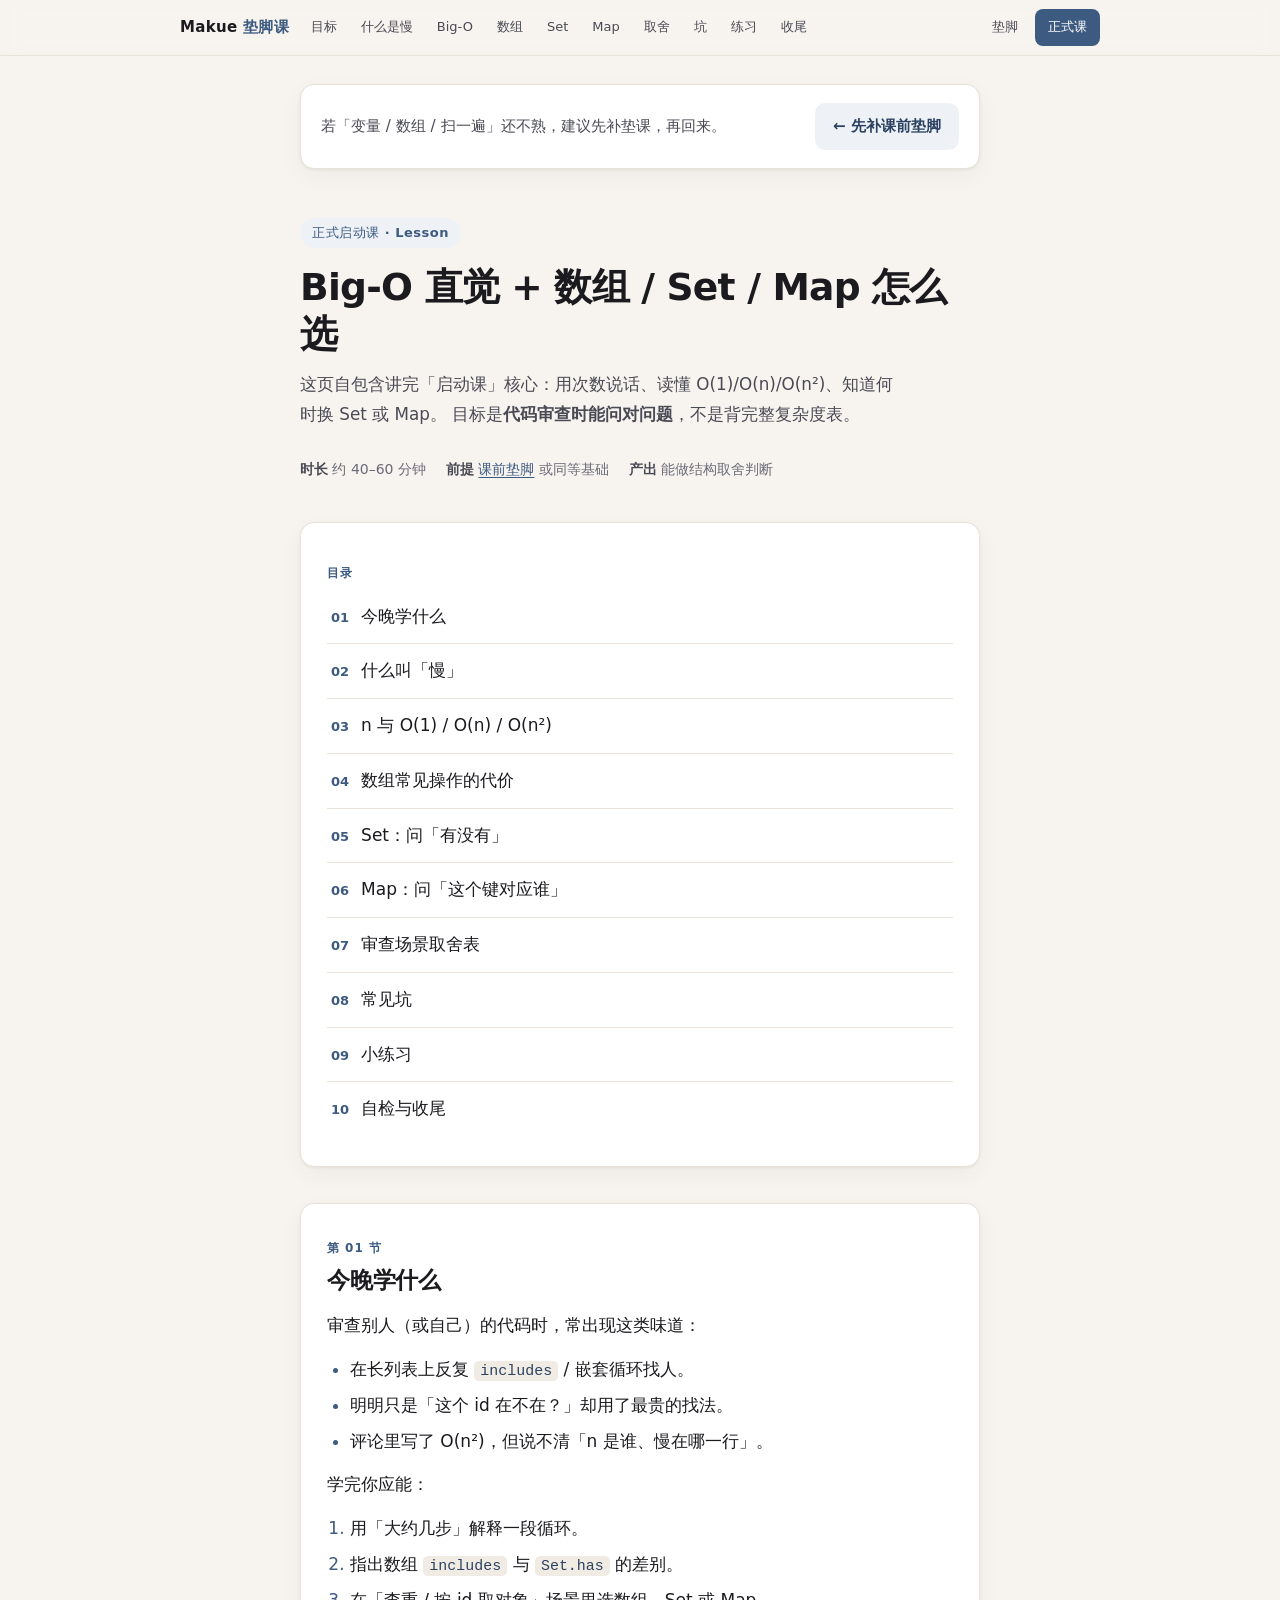
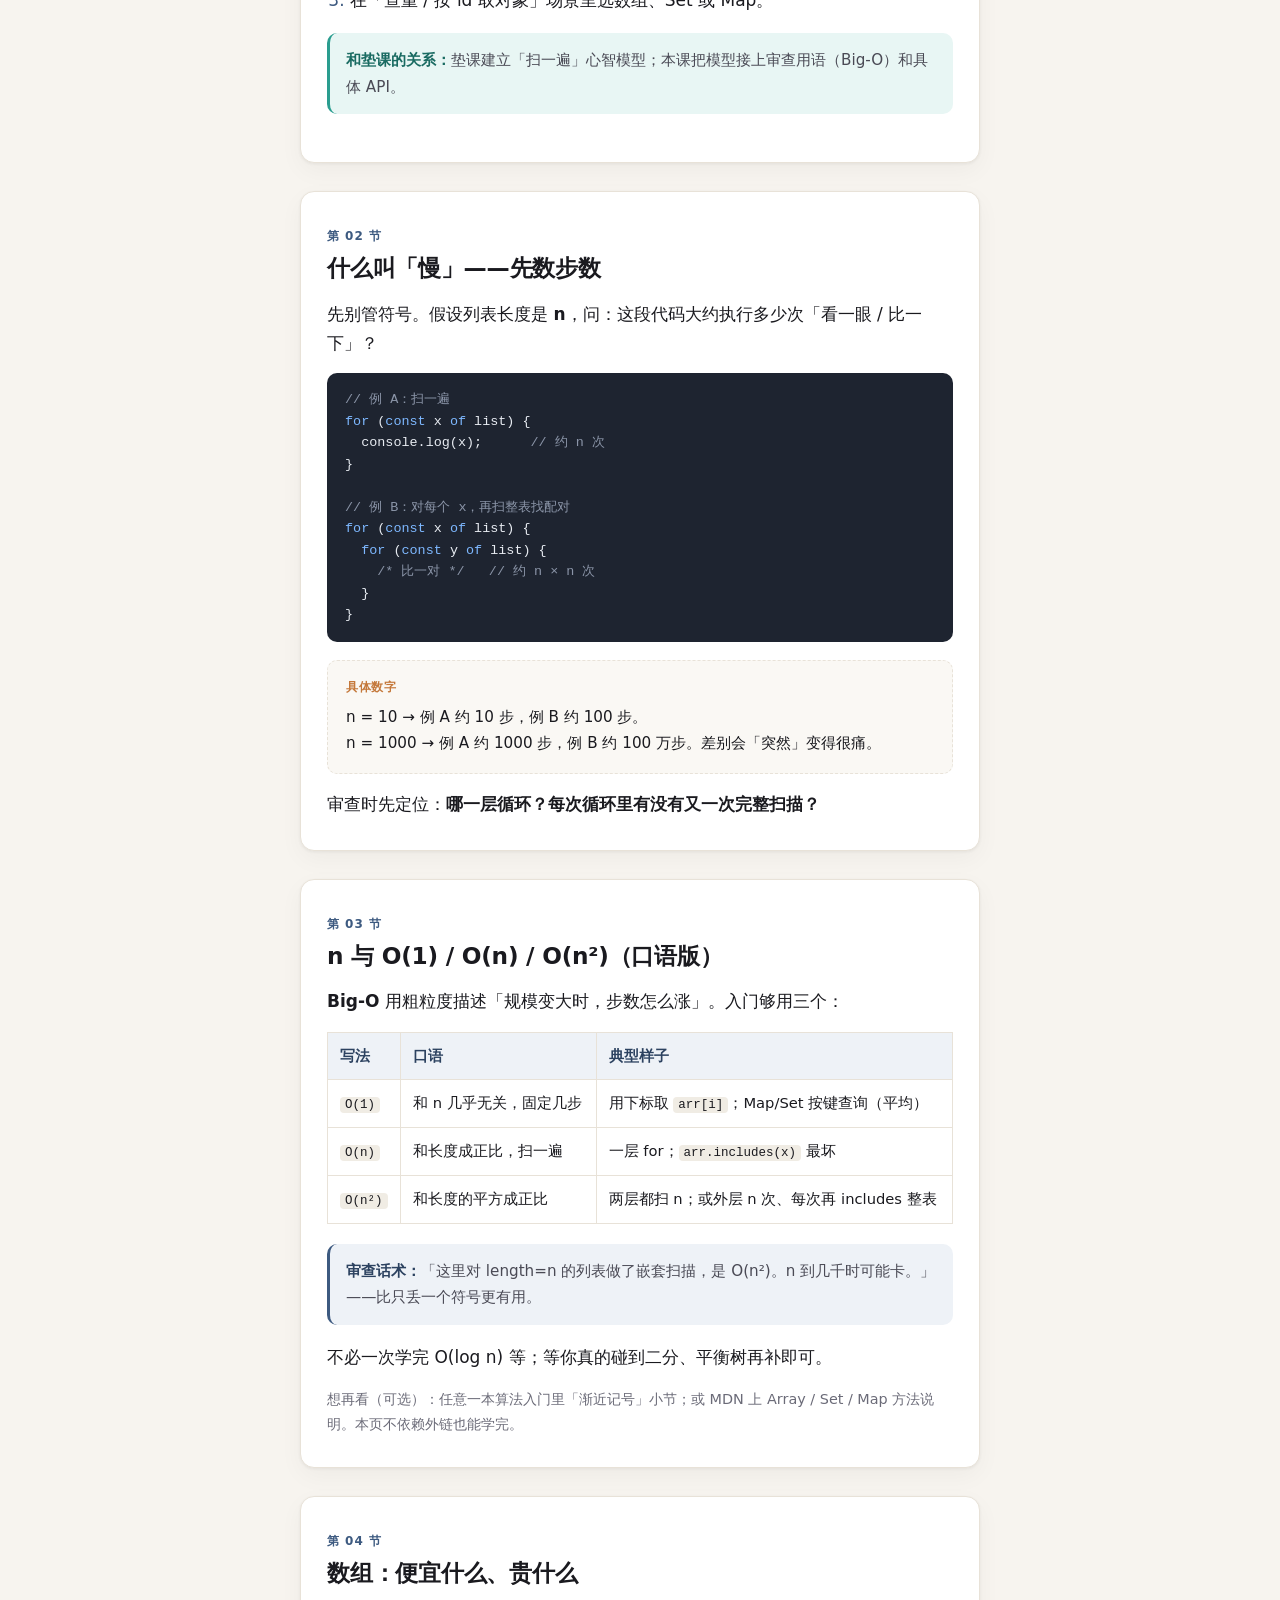
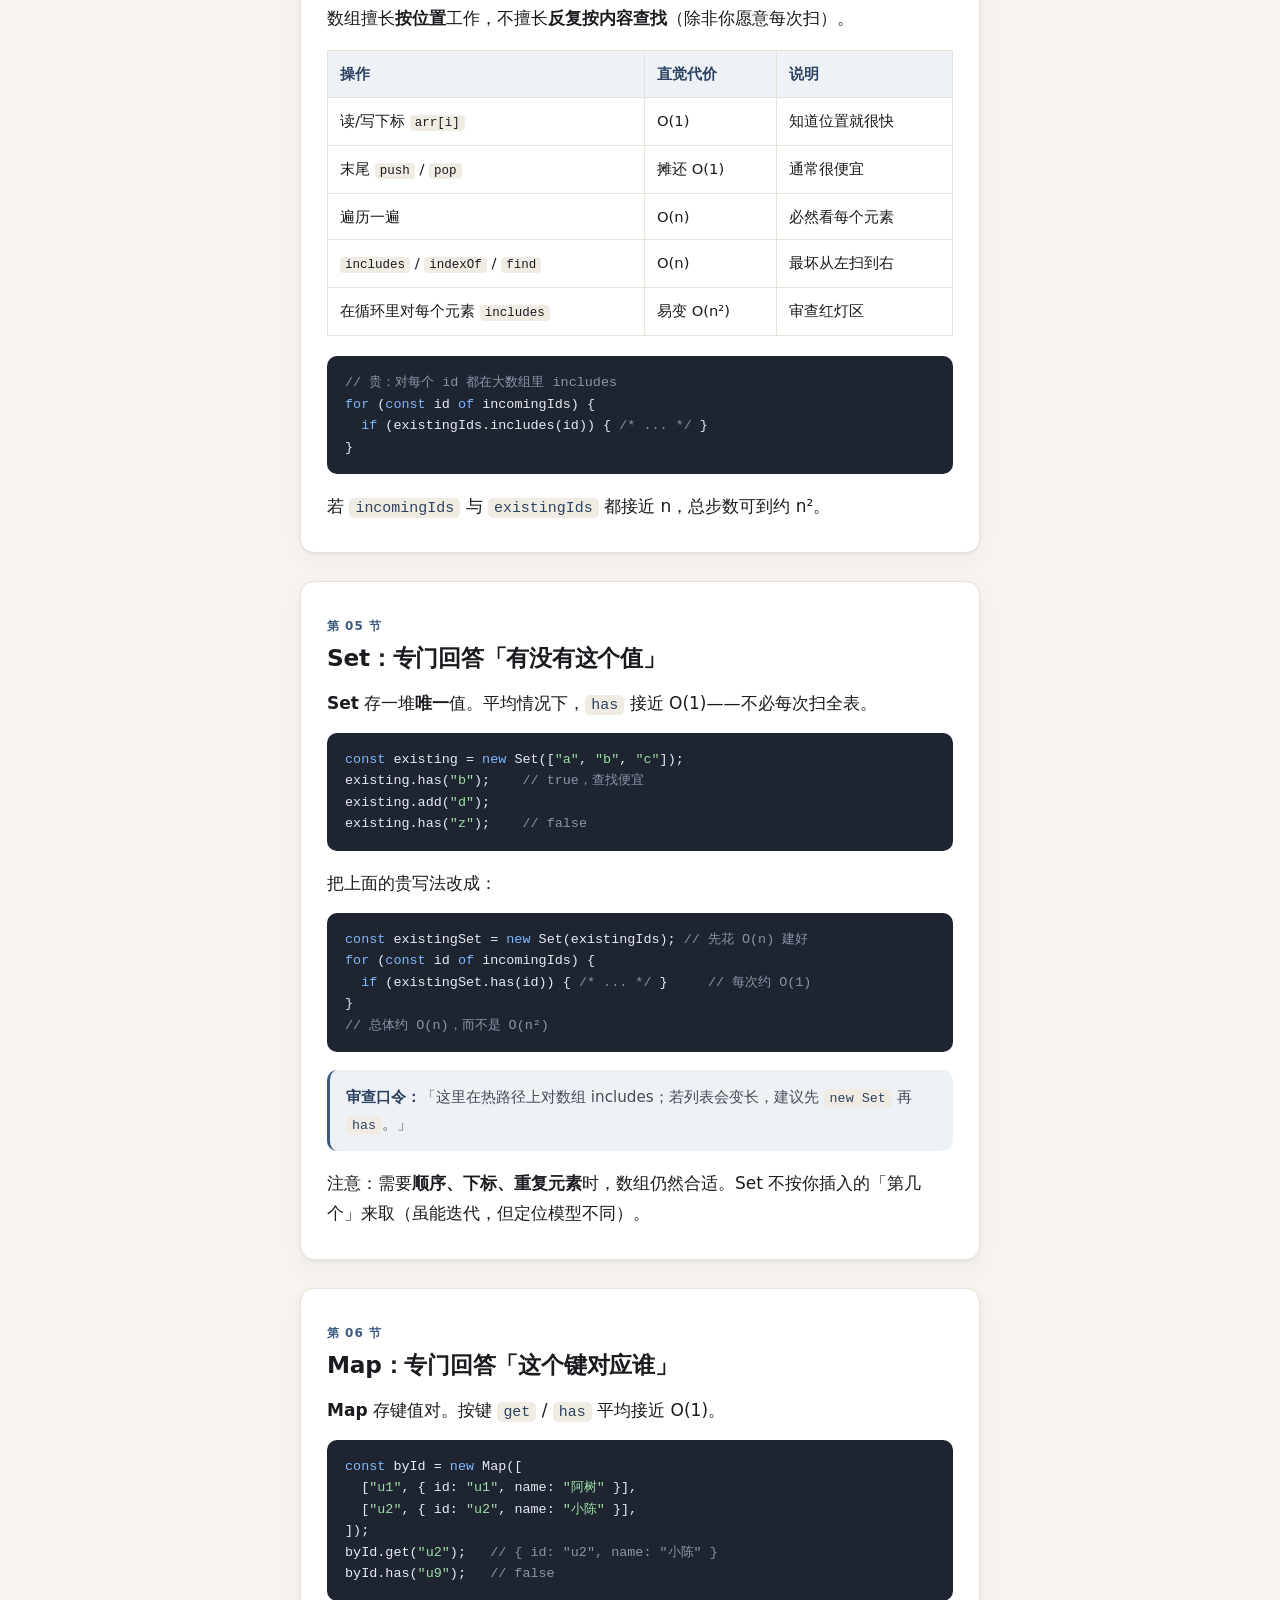
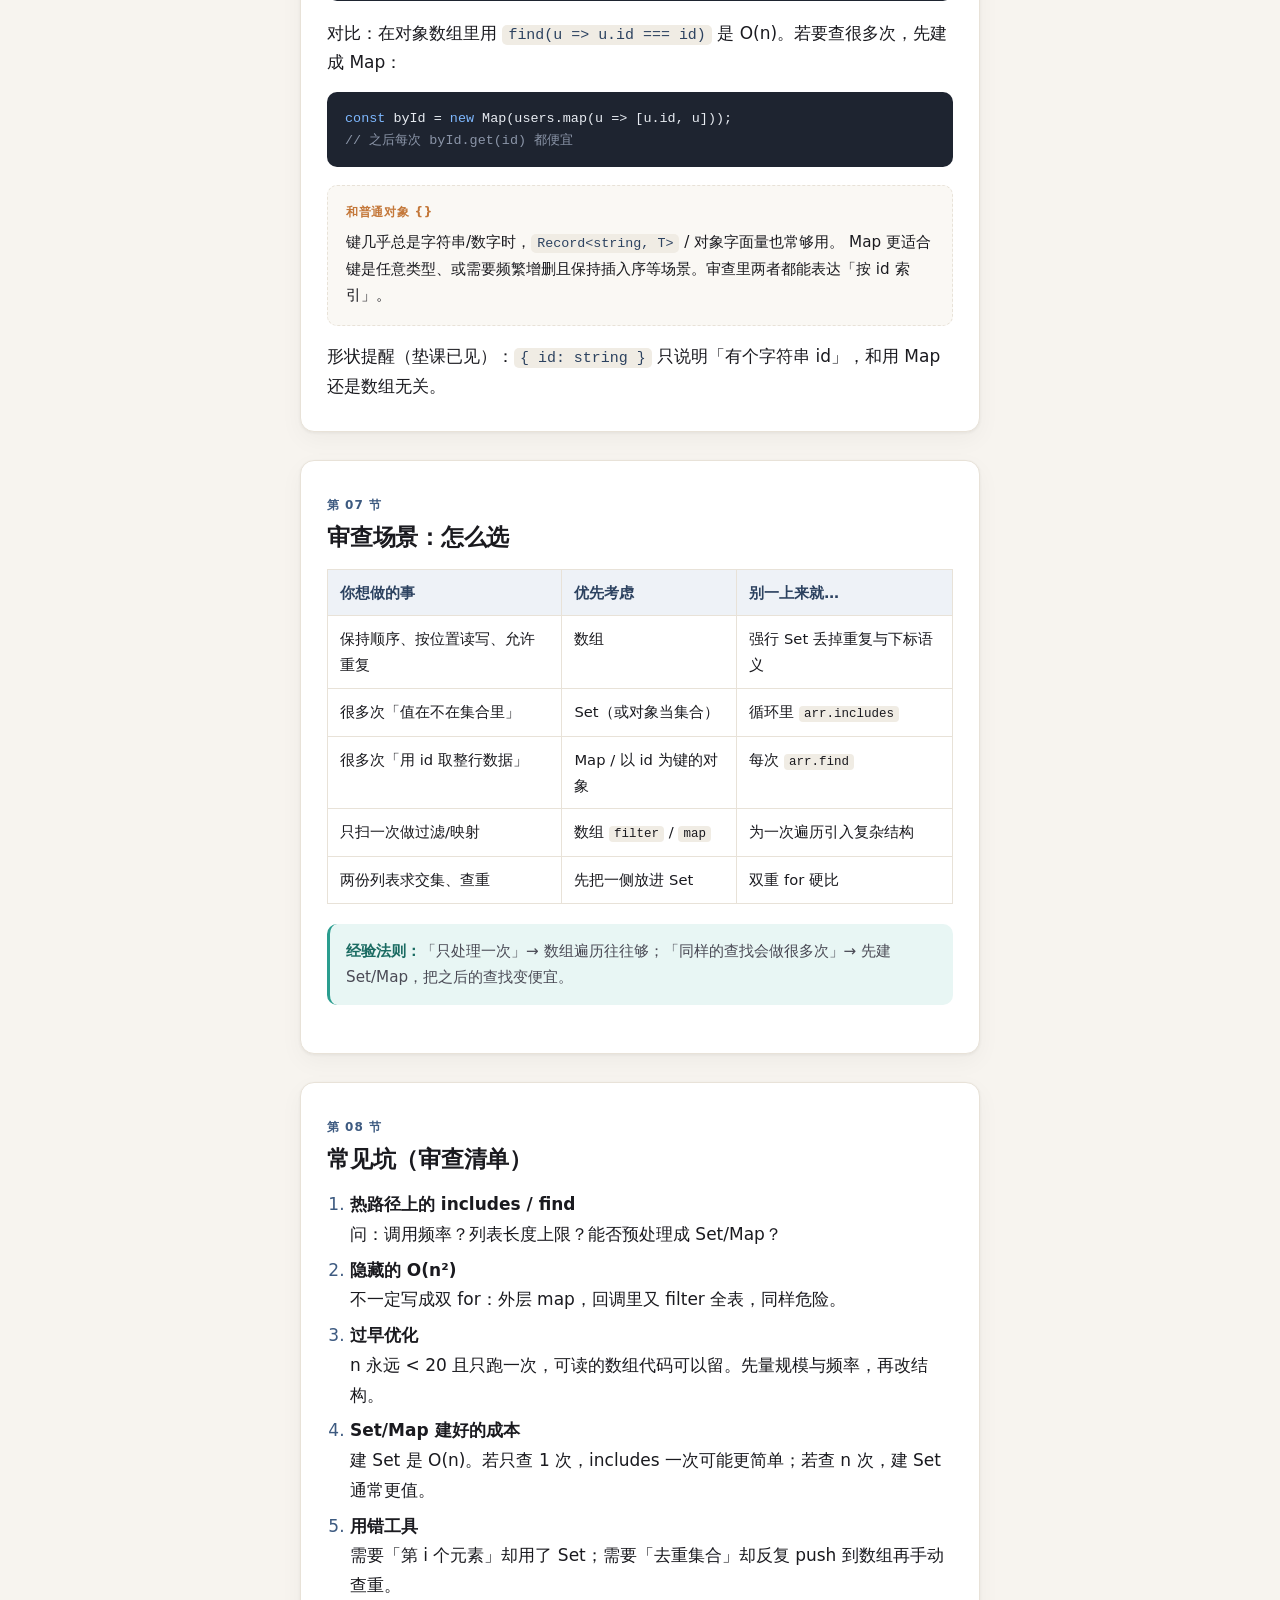
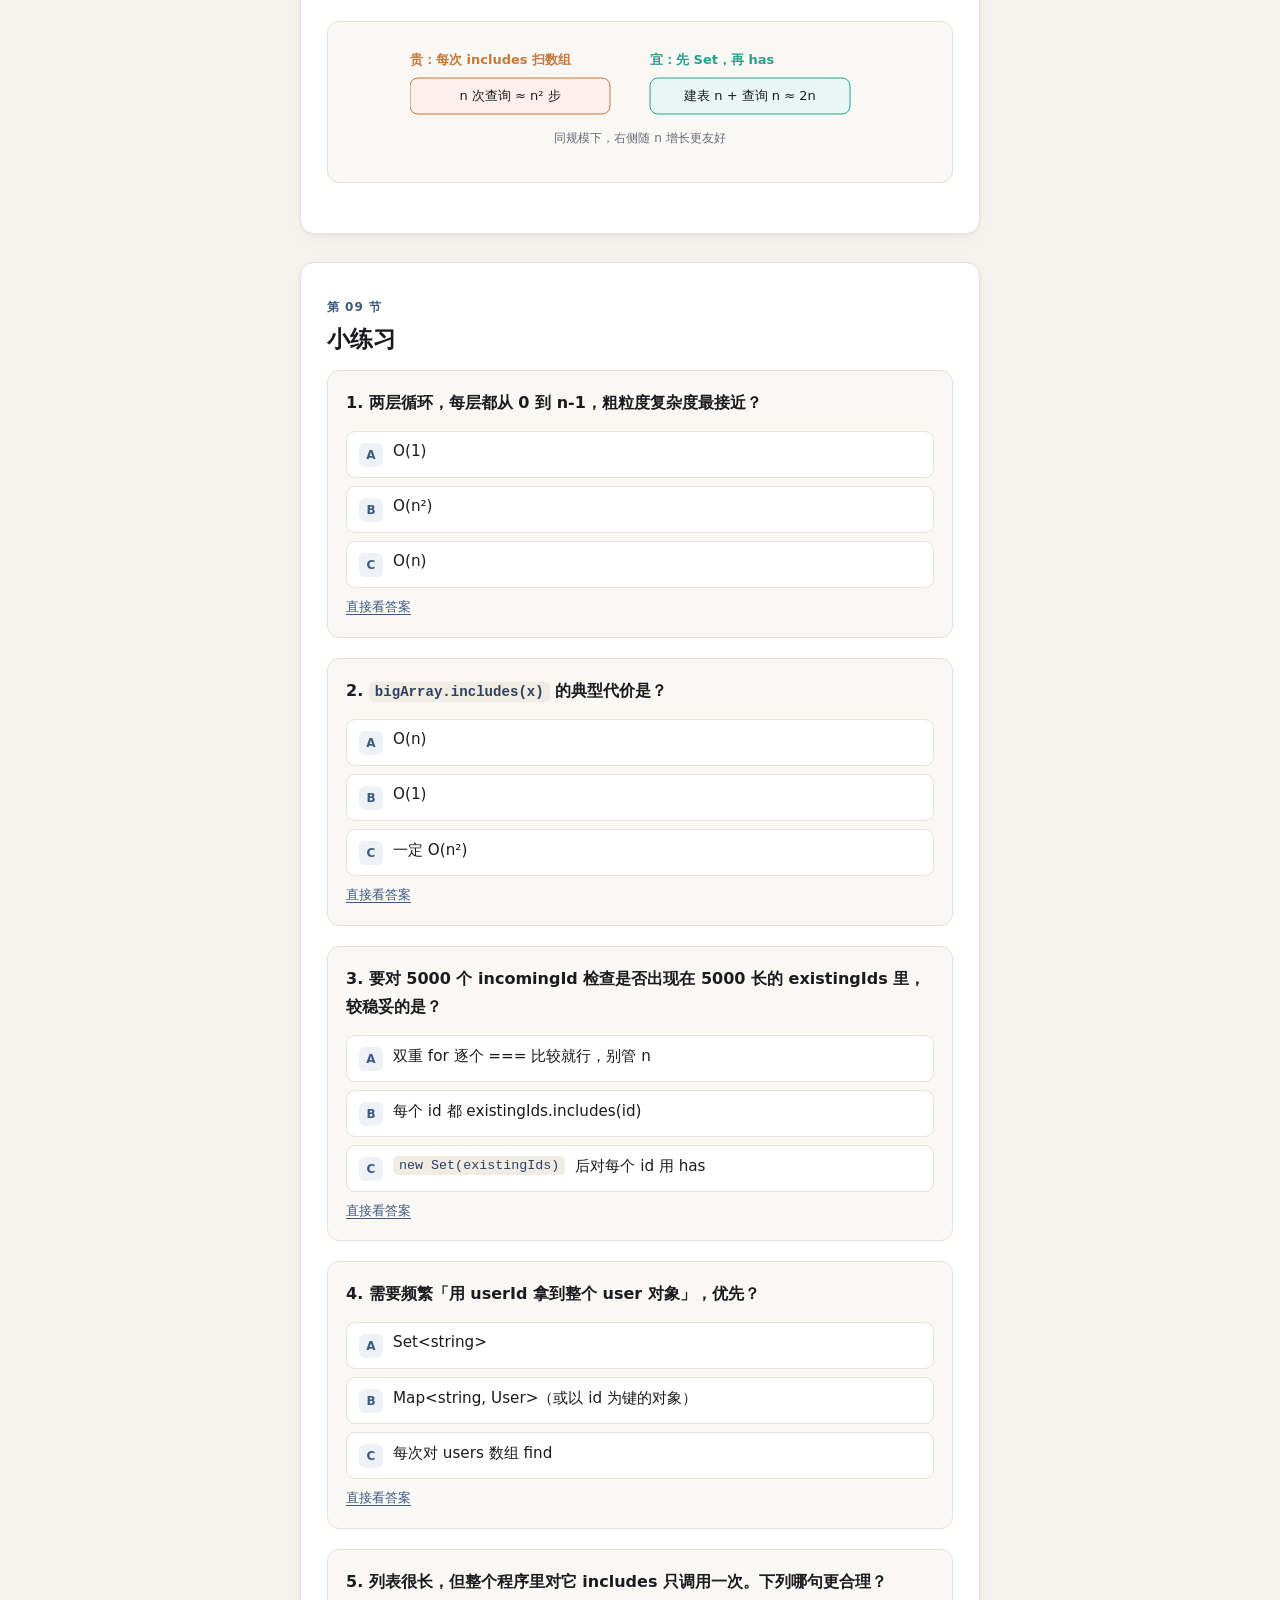
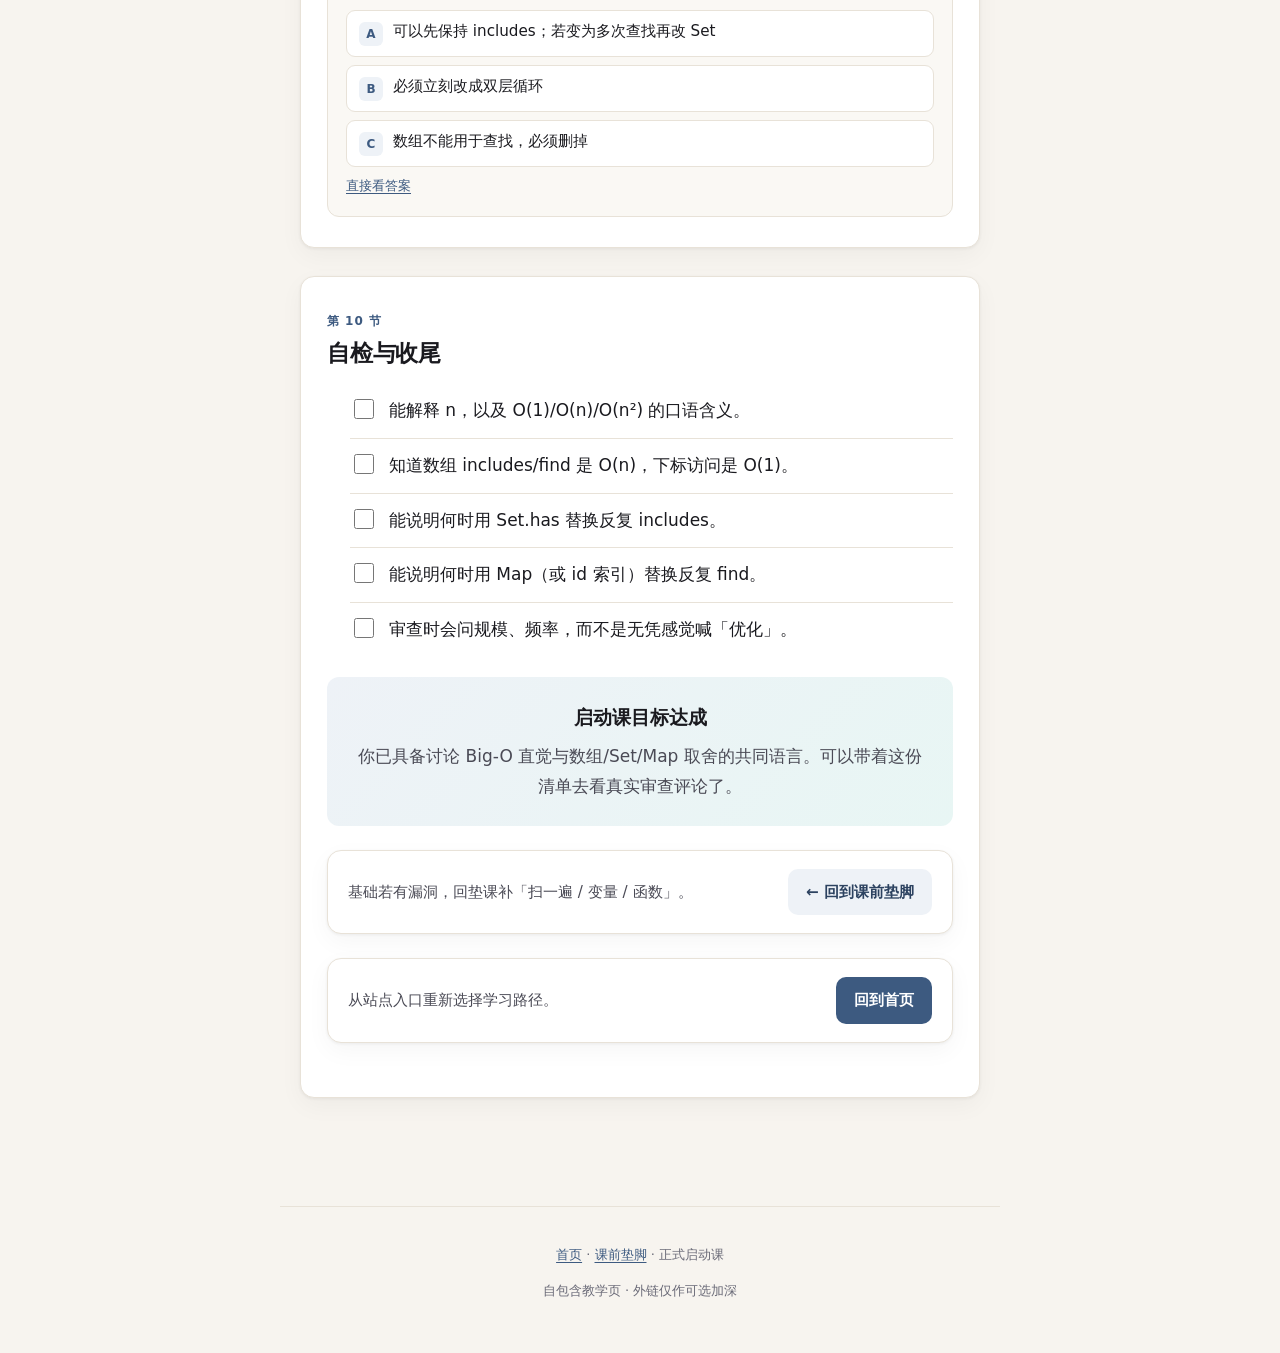
==== lesson.html @ a4aaba5a "Add Makue prep + kickoff lesson static site Self-contained Chinese beginner pages: prep (fundamental" ====
<!DOCTYPE html>
<html lang="zh-CN">
<head>
  <meta charset="UTF-8" />
  <meta name="viewport" content="width=device-width, initial-scale=1" />
  <title>正式启动课 · Big-O 与 Set/Map · Makue</title>
  <meta name="description" content="正式启动课：n 与 O(n)/O(n²)、数组代价、Set.has、Map 查找、代码审查取舍与练习。" />
  <link rel="stylesheet" href="styles.css" />
</head>
<body>
  <nav class="site-nav" aria-label="站点导航">
    <div class="nav-inner">
      <a class="nav-brand" href="index.html">Makue <span>垫脚课</span></a>
      <ul class="nav-links">
        <li><a href="#l1">目标</a></li>
        <li><a href="#l2">什么是慢</a></li>
        <li><a href="#l3">Big-O</a></li>
        <li><a href="#l4">数组</a></li>
        <li><a href="#l5">Set</a></li>
        <li><a href="#l6">Map</a></li>
        <li><a href="#l7">取舍</a></li>
        <li><a href="#l8">坑</a></li>
        <li><a href="#l9">练习</a></li>
        <li><a href="#l10">收尾</a></li>
      </ul>
      <div class="nav-pages">
        <a href="prep.html">垫脚</a>
        <a href="lesson.html" class="current">正式课</a>
      </div>
    </div>
  </nav>

  <main class="wrap">
    <div class="cross-cta" style="margin-top:28px">
      <p>若「变量 / 数组 / 扫一遍」还不熟，建议先补垫课，再回来。</p>
      <a class="btn btn-ghost" href="prep.html">← 先补课前垫脚</a>
    </div>

    <header class="hero" style="padding-top:24px">
      <div class="hero-badge">正式启动课 · Lesson</div>
      <h1>Big-O 直觉 + 数组 / Set / Map 怎么选</h1>
      <p class="hero-lead">
        这页自包含讲完「启动课」核心：用次数说话、读懂 O(1)/O(n)/O(n²)、知道何时换 Set 或 Map。
        目标是<strong>代码审查时能问对问题</strong>，不是背完整复杂度表。
      </p>
      <div class="hero-meta">
        <span><strong>时长</strong> 约 40–60 分钟</span>
        <span><strong>前提</strong> <a href="prep.html">课前垫脚</a> 或同等基础</span>
        <span><strong>产出</strong> 能做结构取舍判断</span>
      </div>
    </header>

    <nav class="card toc" aria-label="本章目录">
      <p class="chapter-num">目录</p>
      <ol class="toc-list">
        <li><a href="#l1">今晚学什么</a></li>
        <li><a href="#l2">什么叫「慢」</a></li>
        <li><a href="#l3">n 与 O(1) / O(n) / O(n²)</a></li>
        <li><a href="#l4">数组常见操作的代价</a></li>
        <li><a href="#l5">Set：问「有没有」</a></li>
        <li><a href="#l6">Map：问「这个键对应谁」</a></li>
        <li><a href="#l7">审查场景取舍表</a></li>
        <li><a href="#l8">常见坑</a></li>
        <li><a href="#l9">小练习</a></li>
        <li><a href="#l10">自检与收尾</a></li>
      </ol>
    </nav>

    <!-- l1 -->
    <section class="chapter" id="l1">
      <div class="card">
        <div class="chapter-num">第 01 节</div>
        <h2>今晚学什么</h2>
        <p>审查别人（或自己）的代码时，常出现这类味道：</p>
        <ul>
          <li>在长列表上反复 <code class="inline">includes</code> / 嵌套循环找人。</li>
          <li>明明只是「这个 id 在不在？」却用了最贵的找法。</li>
          <li>评论里写了 O(n²)，但说不清「n 是谁、慢在哪一行」。</li>
        </ul>
        <p>学完你应能：</p>
        <ol>
          <li>用「大约几步」解释一段循环。</li>
          <li>指出数组 <code class="inline">includes</code> 与 <code class="inline">Set.has</code> 的差别。</li>
          <li>在「查重 / 按 id 取对象」场景里选数组、Set 或 Map。</li>
        </ol>
        <div class="callout teal">
          <strong>和垫课的关系：</strong>垫课建立「扫一遍」心智模型；本课把模型接上审查用语（Big-O）和具体 API。
        </div>
      </div>
    </section>

    <!-- l2 -->
    <section class="chapter" id="l2">
      <div class="card">
        <div class="chapter-num">第 02 节</div>
        <h2>什么叫「慢」——先数步数</h2>
        <p>先别管符号。假设列表长度是 <strong>n</strong>，问：这段代码大约执行多少次「看一眼 / 比一下」？</p>
        <pre class="code"><span class="cmt">// 例 A：扫一遍</span>
<span class="kw">for</span> (<span class="kw">const</span> x <span class="kw">of</span> list) {
  console.log(x);      <span class="cmt">// 约 n 次</span>
}

<span class="cmt">// 例 B：对每个 x，再扫整表找配对</span>
<span class="kw">for</span> (<span class="kw">const</span> x <span class="kw">of</span> list) {
  <span class="kw">for</span> (<span class="kw">const</span> y <span class="kw">of</span> list) {
    <span class="cmt">/* 比一对 */</span>   <span class="cmt">// 约 n × n 次</span>
  }
}</pre>
        <div class="analogy">
          <div class="analogy-label">具体数字</div>
          n = 10 → 例 A 约 10 步，例 B 约 100 步。<br />
          n = 1000 → 例 A 约 1000 步，例 B 约 100 万步。差别会「突然」变得很痛。
        </div>
        <p>审查时先定位：<strong>哪一层循环？每次循环里有没有又一次完整扫描？</strong></p>
      </div>
    </section>

    <!-- l3 -->
    <section class="chapter" id="l3">
      <div class="card">
        <div class="chapter-num">第 03 节</div>
        <h2>n 与 O(1) / O(n) / O(n²)（口语版）</h2>
        <p><strong>Big-O</strong> 用粗粒度描述「规模变大时，步数怎么涨」。入门够用三个：</p>
        <table class="compare-table">
          <thead>
            <tr><th>写法</th><th>口语</th><th>典型样子</th></tr>
          </thead>
          <tbody>
            <tr>
              <td><code>O(1)</code></td>
              <td>和 n 几乎无关，固定几步</td>
              <td>用下标取 <code>arr[i]</code>；Map/Set 按键查询（平均）</td>
            </tr>
            <tr>
              <td><code>O(n)</code></td>
              <td>和长度成正比，扫一遍</td>
              <td>一层 for；<code>arr.includes(x)</code> 最坏</td>
            </tr>
            <tr>
              <td><code>O(n²)</code></td>
              <td>和长度的平方成正比</td>
              <td>两层都扫 n；或外层 n 次、每次再 includes 整表</td>
            </tr>
          </tbody>
        </table>
        <div class="callout">
          <strong>审查话术：</strong>「这里对 length=n 的列表做了嵌套扫描，是 O(n²)。n 到几千时可能卡。」——比只丢一个符号更有用。
        </div>
        <p>不必一次学完 O(log n) 等；等你真的碰到二分、平衡树再补即可。</p>
        <p style="font-size:0.9rem;color:var(--ink-mute)">
          想再看（可选）：任意一本算法入门里「渐近记号」小节；或 MDN 上 Array / Set / Map 方法说明。本页不依赖外链也能学完。
        </p>
      </div>
    </section>

    <!-- l4 -->
    <section class="chapter" id="l4">
      <div class="card">
        <div class="chapter-num">第 04 节</div>
        <h2>数组：便宜什么、贵什么</h2>
        <p>数组擅长<strong>按位置</strong>工作，不擅长<strong>反复按内容查找</strong>（除非你愿意每次扫）。</p>
        <table class="compare-table">
          <thead>
            <tr><th>操作</th><th>直觉代价</th><th>说明</th></tr>
          </thead>
          <tbody>
            <tr>
              <td>读/写下标 <code>arr[i]</code></td>
              <td>O(1)</td>
              <td>知道位置就很快</td>
            </tr>
            <tr>
              <td>末尾 <code>push</code> / <code>pop</code></td>
              <td>摊还 O(1)</td>
              <td>通常很便宜</td>
            </tr>
            <tr>
              <td>遍历一遍</td>
              <td>O(n)</td>
              <td>必然看每个元素</td>
            </tr>
            <tr>
              <td><code>includes</code> / <code>indexOf</code> / <code>find</code></td>
              <td>O(n)</td>
              <td>最坏从左扫到右</td>
            </tr>
            <tr>
              <td>在循环里对每个元素 <code>includes</code></td>
              <td>易变 O(n²)</td>
              <td>审查红灯区</td>
            </tr>
          </tbody>
        </table>
        <pre class="code"><span class="cmt">// 贵：对每个 id 都在大数组里 includes</span>
<span class="kw">for</span> (<span class="kw">const</span> id <span class="kw">of</span> incomingIds) {
  <span class="kw">if</span> (existingIds.includes(id)) { <span class="cmt">/* ... */</span> }
}</pre>
        <p>若 <code class="inline">incomingIds</code> 与 <code class="inline">existingIds</code> 都接近 n，总步数可到约 n²。</p>
      </div>
    </section>

    <!-- l5 -->
    <section class="chapter" id="l5">
      <div class="card">
        <div class="chapter-num">第 05 节</div>
        <h2>Set：专门回答「有没有这个值」</h2>
        <p><strong>Set</strong> 存一堆<strong>唯一</strong>值。平均情况下，<code class="inline">has</code> 接近 O(1)——不必每次扫全表。</p>
        <pre class="code"><span class="kw">const</span> existing = <span class="kw">new</span> Set([<span class="str">"a"</span>, <span class="str">"b"</span>, <span class="str">"c"</span>]);
existing.has(<span class="str">"b"</span>);    <span class="cmt">// true，查找便宜</span>
existing.add(<span class="str">"d"</span>);
existing.has(<span class="str">"z"</span>);    <span class="cmt">// false</span></pre>
        <p>把上面的贵写法改成：</p>
        <pre class="code"><span class="kw">const</span> existingSet = <span class="kw">new</span> Set(existingIds); <span class="cmt">// 先花 O(n) 建好</span>
<span class="kw">for</span> (<span class="kw">const</span> id <span class="kw">of</span> incomingIds) {
  <span class="kw">if</span> (existingSet.has(id)) { <span class="cmt">/* ... */</span> }     <span class="cmt">// 每次约 O(1)</span>
}
<span class="cmt">// 总体约 O(n)，而不是 O(n²)</span></pre>
        <div class="callout">
          <strong>审查口令：</strong>「这里在热路径上对数组 includes；若列表会变长，建议先 <code class="inline">new Set</code> 再 <code class="inline">has</code>。」
        </div>
        <p>注意：需要<strong>顺序、下标、重复元素</strong>时，数组仍然合适。Set 不按你插入的「第几个」来取（虽能迭代，但定位模型不同）。</p>
      </div>
    </section>

    <!-- l6 -->
    <section class="chapter" id="l6">
      <div class="card">
        <div class="chapter-num">第 06 节</div>
        <h2>Map：专门回答「这个键对应谁」</h2>
        <p><strong>Map</strong> 存键值对。按键 <code class="inline">get</code> / <code class="inline">has</code> 平均接近 O(1)。</p>
        <pre class="code"><span class="kw">const</span> byId = <span class="kw">new</span> Map([
  [<span class="str">"u1"</span>, { id: <span class="str">"u1"</span>, name: <span class="str">"阿树"</span> }],
  [<span class="str">"u2"</span>, { id: <span class="str">"u2"</span>, name: <span class="str">"小陈"</span> }],
]);
byId.get(<span class="str">"u2"</span>);   <span class="cmt">// { id: "u2", name: "小陈" }</span>
byId.has(<span class="str">"u9"</span>);   <span class="cmt">// false</span></pre>
        <p>对比：在对象数组里用 <code class="inline">find(u =&gt; u.id === id)</code> 是 O(n)。若要查很多次，先建成 Map：</p>
        <pre class="code"><span class="kw">const</span> byId = <span class="kw">new</span> Map(users.map(u =&gt; [u.id, u]));
<span class="cmt">// 之后每次 byId.get(id) 都便宜</span></pre>
        <div class="analogy">
          <div class="analogy-label">和普通对象 {}</div>
          键几乎总是字符串/数字时，<code class="inline">Record&lt;string, T&gt;</code> / 对象字面量也常够用。
          Map 更适合键是任意类型、或需要频繁增删且保持插入序等场景。审查里两者都能表达「按 id 索引」。
        </div>
        <p>形状提醒（垫课已见）：<code class="inline">{ id: string }</code> 只说明「有个字符串 id」，和用 Map 还是数组无关。</p>
      </div>
    </section>

    <!-- l7 -->
    <section class="chapter" id="l7">
      <div class="card">
        <div class="chapter-num">第 07 节</div>
        <h2>审查场景：怎么选</h2>
        <table class="compare-table">
          <thead>
            <tr><th>你想做的事</th><th>优先考虑</th><th>别一上来就…</th></tr>
          </thead>
          <tbody>
            <tr>
              <td>保持顺序、按位置读写、允许重复</td>
              <td>数组</td>
              <td>强行 Set 丢掉重复与下标语义</td>
            </tr>
            <tr>
              <td>很多次「值在不在集合里」</td>
              <td>Set（或对象当集合）</td>
              <td>循环里 <code>arr.includes</code></td>
            </tr>
            <tr>
              <td>很多次「用 id 取整行数据」</td>
              <td>Map / 以 id 为键的对象</td>
              <td>每次 <code>arr.find</code></td>
            </tr>
            <tr>
              <td>只扫一次做过滤/映射</td>
              <td>数组 <code>filter</code> / <code>map</code></td>
              <td>为一次遍历引入复杂结构</td>
            </tr>
            <tr>
              <td>两份列表求交集、查重</td>
              <td>先把一侧放进 Set</td>
              <td>双重 for 硬比</td>
            </tr>
          </tbody>
        </table>
        <div class="callout teal">
          <strong>经验法则：</strong>「只处理一次」→ 数组遍历往往够；「同样的查找会做很多次」→ 先建 Set/Map，把之后的查找变便宜。
        </div>
      </div>
    </section>

    <!-- l8 -->
    <section class="chapter" id="l8">
      <div class="card">
        <div class="chapter-num">第 08 节</div>
        <h2>常见坑（审查清单）</h2>
        <ol>
          <li>
            <strong>热路径上的 includes / find</strong><br />
            问：调用频率？列表长度上限？能否预处理成 Set/Map？
          </li>
          <li>
            <strong>隐藏的 O(n²)</strong><br />
            不一定写成双 for：外层 map，回调里又 filter 全表，同样危险。
          </li>
          <li>
            <strong>过早优化</strong><br />
            n 永远 &lt; 20 且只跑一次，可读的数组代码可以留。先量规模与频率，再改结构。
          </li>
          <li>
            <strong>Set/Map 建好的成本</strong><br />
            建 Set 是 O(n)。若只查 1 次，includes 一次可能更简单；若查 n 次，建 Set 通常更值。
          </li>
          <li>
            <strong>用错工具</strong><br />
            需要「第 i 个元素」却用了 Set；需要「去重集合」却反复 push 到数组再手动查重。
          </li>
        </ol>

        <figure class="diagram" aria-label="includes 热路径 vs Set">
          <svg width="460" height="120" viewBox="0 0 460 120" role="img">
            <title>昂贵路径与便宜路径</title>
            <text x="0" y="22" font-size="13" font-weight="600" fill="#c4783a" font-family="system-ui">贵：每次 includes 扫数组</text>
            <rect x="0" y="36" width="200" height="36" rx="8" fill="#fdf0ec" stroke="#c4783a"/>
            <text x="100" y="58" text-anchor="middle" font-size="13" fill="#1a1a1f" font-family="system-ui">n 次查询 ≈ n² 步</text>
            <text x="240" y="22" font-size="13" font-weight="600" fill="#2a9d8f" font-family="system-ui">宜：先 Set，再 has</text>
            <rect x="240" y="36" width="200" height="36" rx="8" fill="#e8f6f4" stroke="#2a9d8f"/>
            <text x="340" y="58" text-anchor="middle" font-size="13" fill="#1a1a1f" font-family="system-ui">建表 n + 查询 n ≈ 2n</text>
            <text x="230" y="100" text-anchor="middle" font-size="12" fill="#6b6b78" font-family="system-ui">同规模下，右侧随 n 增长更友好</text>
          </svg>
        </figure>
      </div>
    </section>

    <!-- l9 -->
    <section class="chapter" id="l9">
      <div class="card">
        <div class="chapter-num">第 09 节</div>
        <h2>小练习</h2>
        <div class="quiz-list">
          <div class="quiz-item" data-answer="b" data-explain="双层都按 n 跑，步数约 n×n，口语即 O(n²)。">
            <p class="quiz-q">1. 两层循环，每层都从 0 到 n-1，粗粒度复杂度最接近？</p>
            <div class="quiz-opts">
              <button type="button" class="quiz-opt" data-opt="a"><span class="opt-letter">A</span> O(1)</button>
              <button type="button" class="quiz-opt" data-opt="b"><span class="opt-letter">B</span> O(n²)</button>
              <button type="button" class="quiz-opt" data-opt="c"><span class="opt-letter">C</span> O(n)</button>
            </div>
            <div class="quiz-feedback" role="status"></div>
            <button type="button" class="quiz-reveal">直接看答案</button>
          </div>

          <div class="quiz-item" data-answer="a" data-explain="includes 最坏要扫整表，是 O(n)；下标读取才是 O(1)。">
            <p class="quiz-q">2. <code class="inline">bigArray.includes(x)</code> 的典型代价是？</p>
            <div class="quiz-opts">
              <button type="button" class="quiz-opt" data-opt="a"><span class="opt-letter">A</span> O(n)</button>
              <button type="button" class="quiz-opt" data-opt="b"><span class="opt-letter">B</span> O(1)</button>
              <button type="button" class="quiz-opt" data-opt="c"><span class="opt-letter">C</span> 一定 O(n²)</button>
            </div>
            <div class="quiz-feedback" role="status"></div>
            <button type="button" class="quiz-reveal">直接看答案</button>
          </div>

          <div class="quiz-item" data-answer="c" data-explain="先把已有 id 放进 Set，再对每个 incoming 做 has，避免反复扫数组。">
            <p class="quiz-q">3. 要对 5000 个 incomingId 检查是否出现在 5000 长的 existingIds 里，较稳妥的是？</p>
            <div class="quiz-opts">
              <button type="button" class="quiz-opt" data-opt="a"><span class="opt-letter">A</span> 双重 for 逐个 === 比较就行，别管 n</button>
              <button type="button" class="quiz-opt" data-opt="b"><span class="opt-letter">B</span> 每个 id 都 existingIds.includes(id)</button>
              <button type="button" class="quiz-opt" data-opt="c"><span class="opt-letter">C</span> <code class="inline">new Set(existingIds)</code> 后对每个 id 用 has</button>
            </div>
            <div class="quiz-feedback" role="status"></div>
            <button type="button" class="quiz-reveal">直接看答案</button>
          </div>

          <div class="quiz-item" data-answer="b" data-explain="按键取整行数据是 Map（或 id 索引对象）的主场；Set 只回答在不在。">
            <p class="quiz-q">4. 需要频繁「用 userId 拿到整个 user 对象」，优先？</p>
            <div class="quiz-opts">
              <button type="button" class="quiz-opt" data-opt="a"><span class="opt-letter">A</span> Set&lt;string&gt;</button>
              <button type="button" class="quiz-opt" data-opt="b"><span class="opt-letter">B</span> Map&lt;string, User&gt;（或以 id 为键的对象）</button>
              <button type="button" class="quiz-opt" data-opt="c"><span class="opt-letter">C</span> 每次对 users 数组 find</button>
            </div>
            <div class="quiz-feedback" role="status"></div>
            <button type="button" class="quiz-reveal">直接看答案</button>
          </div>

          <div class="quiz-item" data-answer="a" data-explain="只查一次时，建 Set 的 O(n) 未必更值；includes 一次也是 O(n)。多次查询才凸显 Set。">
            <p class="quiz-q">5. 列表很长，但整个程序里对它 includes <strong>只调用一次</strong>。下列哪句更合理？</p>
            <div class="quiz-opts">
              <button type="button" class="quiz-opt" data-opt="a"><span class="opt-letter">A</span> 可以先保持 includes；若变为多次查找再改 Set</button>
              <button type="button" class="quiz-opt" data-opt="b"><span class="opt-letter">B</span> 必须立刻改成双层循环</button>
              <button type="button" class="quiz-opt" data-opt="c"><span class="opt-letter">C</span> 数组不能用于查找，必须删掉</button>
            </div>
            <div class="quiz-feedback" role="status"></div>
            <button type="button" class="quiz-reveal">直接看答案</button>
          </div>
        </div>
      </div>
    </section>

    <!-- l10 -->
    <section class="chapter" id="l10">
      <div class="card">
        <div class="chapter-num">第 10 节</div>
        <h2>自检与收尾</h2>
        <ul class="check-list">
          <li>
            <input type="checkbox" id="lc1" />
            <label for="lc1">能解释 n，以及 O(1)/O(n)/O(n²) 的口语含义。</label>
          </li>
          <li>
            <input type="checkbox" id="lc2" />
            <label for="lc2">知道数组 includes/find 是 O(n)，下标访问是 O(1)。</label>
          </li>
          <li>
            <input type="checkbox" id="lc3" />
            <label for="lc3">能说明何时用 Set.has 替换反复 includes。</label>
          </li>
          <li>
            <input type="checkbox" id="lc4" />
            <label for="lc4">能说明何时用 Map（或 id 索引）替换反复 find。</label>
          </li>
          <li>
            <input type="checkbox" id="lc5" />
            <label for="lc5">审查时会问规模、频率，而不是无凭感觉喊「优化」。</label>
          </li>
        </ul>

        <div class="finish-banner">
          <h3>启动课目标达成</h3>
          <p>你已具备讨论 Big-O 直觉与数组/Set/Map 取舍的共同语言。可以带着这份清单去看真实审查评论了。</p>
        </div>

        <div class="cross-cta">
          <p>基础若有漏洞，回垫课补「扫一遍 / 变量 / 函数」。</p>
          <a class="btn btn-ghost" href="prep.html">← 回到课前垫脚</a>
        </div>
        <div class="cross-cta">
          <p>从站点入口重新选择学习路径。</p>
          <a class="btn btn-primary" href="index.html">回到首页</a>
        </div>
      </div>
    </section>
  </main>

  <footer class="site-footer">
    <p><a href="index.html">首页</a> · <a href="prep.html">课前垫脚</a> · 正式启动课</p>
    <p style="margin-top:8px">自包含教学页 · 外链仅作可选加深</p>
  </footer>
  <script src="app.js"></script>
</body>
</html>
---- styles.css ----
/* ===== 课前垫脚 · light elegant ===== */
:root {
  --bg: #f7f4ef;
  --bg-card: #ffffff;
  --ink: #1a1a1f;
  --ink-soft: #4a4a55;
  --ink-mute: #6b6b78;
  --line: #e8e2d8;
  --accent: #3d5a80;
  --accent-soft: #eef2f7;
  --accent-deep: #2c4260;
  --teal: #2a9d8f;
  --teal-soft: #e8f6f4;
  --warn: #c4783a;
  --ok: #2d8a5e;
  --ok-soft: #e8f5ef;
  --shadow: 0 1px 3px rgba(26, 26, 31, 0.06), 0 8px 24px rgba(26, 26, 31, 0.04);
  --radius: 14px;
  --nav-h: 56px;
  --max: 720px;
  --font: "PingFang SC", "Noto Sans SC", "Hiragino Sans GB", "Microsoft YaHei",
    system-ui, -apple-system, sans-serif;
  --mono: "SF Mono", "Fira Code", "JetBrains Mono", ui-monospace, monospace;
}

*,
*::before,
*::after {
  box-sizing: border-box;
}

html {
  scroll-behavior: smooth;
  scroll-padding-top: calc(var(--nav-h) + 16px);
}

body {
  margin: 0;
  font-family: var(--font);
  font-size: 17px;
  line-height: 1.75;
  color: var(--ink);
  background: var(--bg);
  -webkit-font-smoothing: antialiased;
}

img,
svg {
  max-width: 100%;
  height: auto;
}

a {
  color: var(--accent);
  text-decoration-thickness: 1px;
  text-underline-offset: 3px;
}

a:hover {
  color: var(--accent-deep);
}

/* ----- sticky nav ----- */
.site-nav {
  position: sticky;
  top: 0;
  z-index: 100;
  height: var(--nav-h);
  background: rgba(247, 244, 239, 0.88);
  backdrop-filter: blur(10px);
  -webkit-backdrop-filter: blur(10px);
  border-bottom: 1px solid var(--line);
  display: flex;
  align-items: center;
}

.nav-inner {
  width: 100%;
  max-width: 960px;
  margin: 0 auto;
  padding: 0 20px;
  display: flex;
  align-items: center;
  gap: 12px;
  overflow-x: auto;
  scrollbar-width: none;
}

.nav-inner::-webkit-scrollbar {
  display: none;
}

.nav-brand {
  flex-shrink: 0;
  font-weight: 650;
  font-size: 15px;
  color: var(--ink);
  text-decoration: none;
  letter-spacing: 0.02em;
  white-space: nowrap;
}

.nav-brand span {
  color: var(--accent);
}

.nav-links {
  display: flex;
  gap: 4px;
  list-style: none;
  margin: 0;
  padding: 0;
}

.nav-links a {
  display: block;
  padding: 6px 10px;
  font-size: 13px;
  color: var(--ink-soft);
  text-decoration: none;
  border-radius: 8px;
  white-space: nowrap;
  transition: background 0.15s, color 0.15s;
}

.nav-links a:hover,
.nav-links a.active {
  background: var(--accent-soft);
  color: var(--accent-deep);
}

/* ----- layout ----- */
.wrap {
  max-width: var(--max);
  margin: 0 auto;
  padding: 0 20px 80px;
}

/* ----- hero ----- */
.hero {
  padding: 56px 0 40px;
  text-align: left;
}

.hero-badge {
  display: inline-block;
  font-size: 13px;
  font-weight: 550;
  color: var(--accent);
  background: var(--accent-soft);
  padding: 4px 12px;
  border-radius: 999px;
  margin-bottom: 16px;
  letter-spacing: 0.04em;
}

.hero h1 {
  margin: 0 0 12px;
  font-size: clamp(1.85rem, 4.5vw, 2.35rem);
  font-weight: 700;
  line-height: 1.25;
  letter-spacing: -0.02em;
  color: var(--ink);
}

.hero-lead {
  margin: 0 0 28px;
  font-size: 1.05rem;
  color: var(--ink-soft);
  max-width: 36em;
}

.hero-meta {
  display: flex;
  flex-wrap: wrap;
  gap: 10px 20px;
  font-size: 14px;
  color: var(--ink-mute);
}

.hero-meta strong {
  color: var(--ink-soft);
  font-weight: 600;
}

/* ----- sections ----- */
.chapter {
  margin-bottom: 28px;
}

.card {
  background: var(--bg-card);
  border: 1px solid var(--line);
  border-radius: var(--radius);
  box-shadow: var(--shadow);
  padding: 28px 26px 30px;
}

.chapter-num {
  display: inline-block;
  font-size: 12px;
  font-weight: 650;
  letter-spacing: 0.08em;
  text-transform: uppercase;
  color: var(--accent);
  margin-bottom: 6px;
}

.chapter h2 {
  margin: 0 0 16px;
  font-size: 1.45rem;
  font-weight: 700;
  letter-spacing: -0.01em;
  line-height: 1.3;
}

.chapter h3 {
  margin: 24px 0 10px;
  font-size: 1.08rem;
  font-weight: 650;
  color: var(--ink);
}

.chapter p {
  margin: 0 0 14px;
  color: var(--ink);
}

.chapter p:last-child {
  margin-bottom: 0;
}

.chapter ul,
.chapter ol {
  margin: 0 0 14px;
  padding-left: 1.35em;
  color: var(--ink);
}

.chapter li {
  margin-bottom: 6px;
}

.chapter li::marker {
  color: var(--accent);
}

.callout {
  margin: 18px 0;
  padding: 14px 16px;
  border-radius: 10px;
  background: var(--accent-soft);
  border-left: 3px solid var(--accent);
  font-size: 0.95rem;
  color: var(--ink-soft);
}

.callout strong {
  color: var(--accent-deep);
}

.callout.teal {
  background: var(--teal-soft);
  border-left-color: var(--teal);
}

.callout.teal strong {
  color: #1a6b62;
}

.analogy {
  margin: 16px 0;
  padding: 16px 18px;
  background: #faf8f4;
  border: 1px dashed var(--line);
  border-radius: 10px;
  font-size: 0.95rem;
}

.analogy-label {
  font-size: 12px;
  font-weight: 650;
  color: var(--warn);
  letter-spacing: 0.06em;
  margin-bottom: 6px;
}

/* ----- code ----- */
pre,
code {
  font-family: var(--mono);
}

code.inline {
  font-size: 0.88em;
  background: #f0ece4;
  color: var(--accent-deep);
  padding: 2px 6px;
  border-radius: 5px;
}

pre.code {
  margin: 14px 0 18px;
  padding: 16px 18px;
  background: #1e2430;
  color: #e8ecf2;
  border-radius: 10px;
  overflow-x: auto;
  font-size: 0.84rem;
  line-height: 1.6;
}

pre.code .cmt {
  color: #8b95a8;
}

pre.code .kw {
  color: #7eb8ff;
}

pre.code .str {
  color: #9ddea8;
}

pre.code .num {
  color: #f0c674;
}

/* ----- diagrams ----- */
.diagram {
  margin: 20px 0;
  padding: 20px;
  background: #faf8f4;
  border: 1px solid var(--line);
  border-radius: 12px;
  text-align: center;
  overflow-x: auto;
}

.diagram figcaption {
  margin-top: 12px;
  font-size: 13px;
  color: var(--ink-mute);
}

.diagram svg {
  display: inline-block;
  vertical-align: middle;
}

/* ----- quiz ----- */
.quiz-list {
  display: flex;
  flex-direction: column;
  gap: 20px;
  margin-top: 8px;
}

.quiz-item {
  padding: 18px 18px 16px;
  background: #faf8f4;
  border: 1px solid var(--line);
  border-radius: 12px;
}

.quiz-q {
  font-weight: 650;
  margin: 0 0 12px;
  font-size: 1rem;
}

.quiz-opts {
  display: flex;
  flex-direction: column;
  gap: 8px;
}

.quiz-opt {
  display: flex;
  align-items: flex-start;
  gap: 10px;
  padding: 10px 12px;
  background: var(--bg-card);
  border: 1.5px solid var(--line);
  border-radius: 9px;
  cursor: pointer;
  text-align: left;
  font-family: inherit;
  font-size: 0.95rem;
  color: var(--ink);
  transition: border-color 0.15s, background 0.15s;
  width: 100%;
}

.quiz-opt:hover:not(:disabled) {
  border-color: var(--accent);
  background: var(--accent-soft);
}

.quiz-opt:disabled {
  cursor: default;
  opacity: 1;
}

.quiz-opt .opt-letter {
  flex-shrink: 0;
  width: 24px;
  height: 24px;
  border-radius: 6px;
  background: var(--accent-soft);
  color: var(--accent);
  font-size: 12px;
  font-weight: 700;
  display: flex;
  align-items: center;
  justify-content: center;
  margin-top: 1px;
}

.quiz-opt.correct {
  border-color: var(--ok);
  background: var(--ok-soft);
}

.quiz-opt.correct .opt-letter {
  background: var(--ok);
  color: #fff;
}

.quiz-opt.wrong {
  border-color: #d4a090;
  background: #fdf0ec;
}

.quiz-opt.wrong .opt-letter {
  background: #c4783a;
  color: #fff;
}

.quiz-feedback {
  margin-top: 12px;
  padding: 10px 12px;
  border-radius: 8px;
  font-size: 0.9rem;
  display: none;
}

.quiz-feedback.show {
  display: block;
}

.quiz-feedback.ok {
  background: var(--ok-soft);
  color: #1a5c3e;
}

.quiz-feedback.bad {
  background: #fdf0ec;
  color: #8a4030;
}

.quiz-reveal {
  margin-top: 10px;
  font-size: 13px;
  color: var(--accent);
  background: none;
  border: none;
  padding: 0;
  cursor: pointer;
  font-family: inherit;
  text-decoration: underline;
  text-underline-offset: 3px;
}

.quiz-reveal:hover {
  color: var(--accent-deep);
}

/* ----- checklist ----- */
.check-list {
  list-style: none;
  margin: 0;
  padding: 0;
}

.check-list li {
  display: flex;
  align-items: flex-start;
  gap: 12px;
  padding: 12px 0;
  border-bottom: 1px solid var(--line);
  margin: 0;
}

.check-list li:last-child {
  border-bottom: none;
}

.check-list input[type="checkbox"] {
  width: 20px;
  height: 20px;
  margin-top: 3px;
  flex-shrink: 0;
  accent-color: var(--accent);
  cursor: pointer;
}

.check-list label {
  cursor: pointer;
  flex: 1;
}

.check-list label.done {
  color: var(--ink-mute);
  text-decoration: line-through;
}

/* ----- finish ----- */
.finish-banner {
  margin-top: 20px;
  padding: 24px;
  background: linear-gradient(135deg, var(--accent-soft), var(--teal-soft));
  border-radius: 12px;
  text-align: center;
}

.finish-banner h3 {
  margin: 0 0 8px;
  font-size: 1.2rem;
}

.finish-banner p {
  margin: 0;
  color: var(--ink-soft);
}

/* ----- footer ----- */
.site-footer {
  max-width: var(--max);
  margin: 0 auto;
  padding: 24px 20px 48px;
  font-size: 13px;
  color: var(--ink-mute);
  text-align: center;
  border-top: 1px solid var(--line);
}

/* ----- table of contents ----- */
.toc {
  margin: 0 0 36px;
}

.toc-list {
  list-style: none;
  margin: 0;
  padding: 0;
  counter-reset: toc;
}

.toc-list li {
  counter-increment: toc;
  margin: 0;
  border-bottom: 1px solid var(--line);
}

.toc-list li:last-child {
  border-bottom: none;
}

.toc-list a {
  display: flex;
  align-items: baseline;
  gap: 12px;
  padding: 12px 4px;
  text-decoration: none;
  color: var(--ink);
  transition: color 0.15s;
}

.toc-list a:hover {
  color: var(--accent);
}

.toc-list a::before {
  content: counter(toc, decimal-leading-zero);
  font-size: 13px;
  font-weight: 650;
  color: var(--accent);
  font-variant-numeric: tabular-nums;
  flex-shrink: 0;
}

/* ----- responsive ----- */
@media (max-width: 640px) {
  body {
    font-size: 16px;
  }

  .card {
    padding: 22px 18px 24px;
  }

  .hero {
    padding: 36px 0 28px;
  }

  .nav-brand {
    font-size: 14px;
  }

  pre.code {
    font-size: 0.78rem;
    padding: 14px;
  }
}

/* ----- multi-page nav / hub ----- */
.nav-pages {
  display: flex;
  gap: 4px;
  margin-left: auto;
  flex-shrink: 0;
}

.nav-pages a {
  font-size: 13px;
  padding: 6px 12px;
  border-radius: 8px;
  text-decoration: none;
  color: var(--ink-soft);
  white-space: nowrap;
  border: 1px solid transparent;
}

.nav-pages a:hover {
  background: var(--accent-soft);
  color: var(--accent-deep);
}

.nav-pages a.current {
  background: var(--accent);
  color: #fff;
  font-weight: 550;
}

.cross-cta {
  display: flex;
  flex-wrap: wrap;
  align-items: center;
  justify-content: space-between;
  gap: 12px;
  margin: 24px 0;
  padding: 18px 20px;
  background: var(--bg-card);
  border: 1px solid var(--line);
  border-radius: var(--radius);
  box-shadow: var(--shadow);
}

.cross-cta p {
  margin: 0;
  font-size: 0.95rem;
  color: var(--ink-soft);
  flex: 1;
  min-width: 200px;
}

.btn {
  display: inline-flex;
  align-items: center;
  gap: 6px;
  padding: 10px 18px;
  border-radius: 10px;
  font-family: inherit;
  font-size: 0.95rem;
  font-weight: 600;
  text-decoration: none;
  border: none;
  cursor: pointer;
  transition: background 0.15s, transform 0.1s;
}

.btn-primary {
  background: var(--accent);
  color: #fff;
}

.btn-primary:hover {
  background: var(--accent-deep);
  color: #fff;
}

.btn-ghost {
  background: var(--accent-soft);
  color: var(--accent-deep);
}

.btn-ghost:hover {
  background: #e0e8f2;
  color: var(--accent-deep);
}

/* ----- hub ----- */
.hub-hero {
  padding: 64px 0 32px;
  text-align: center;
}

.hub-hero h1 {
  margin: 0 0 12px;
  font-size: clamp(1.9rem, 5vw, 2.5rem);
  font-weight: 700;
  letter-spacing: -0.02em;
}

.hub-hero p {
  margin: 0 auto 36px;
  max-width: 32em;
  color: var(--ink-soft);
  font-size: 1.08rem;
}

.hub-cards {
  display: grid;
  grid-template-columns: 1fr;
  gap: 16px;
  max-width: 640px;
  margin: 0 auto 48px;
}

@media (min-width: 560px) {
  .hub-cards {
    grid-template-columns: 1fr 1fr;
  }
}

.hub-card {
  display: block;
  padding: 24px 22px;
  background: var(--bg-card);
  border: 1px solid var(--line);
  border-radius: var(--radius);
  box-shadow: var(--shadow);
  text-decoration: none;
  color: inherit;
  transition: border-color 0.15s, transform 0.15s;
  text-align: left;
}

.hub-card:hover {
  border-color: var(--accent);
  transform: translateY(-2px);
  color: inherit;
}

.hub-card-tag {
  font-size: 12px;
  font-weight: 650;
  color: var(--accent);
  letter-spacing: 0.06em;
  margin-bottom: 8px;
}

.hub-card h2 {
  margin: 0 0 8px;
  font-size: 1.2rem;
}

.hub-card p {
  margin: 0;
  font-size: 0.9rem;
  color: var(--ink-mute);
  line-height: 1.55;
}

.hub-card .hub-go {
  margin-top: 14px;
  font-size: 0.9rem;
  font-weight: 600;
  color: var(--accent);
}

.compare-table {
  width: 100%;
  border-collapse: collapse;
  margin: 16px 0 20px;
  font-size: 0.92rem;
}

.compare-table th,
.compare-table td {
  border: 1px solid var(--line);
  padding: 10px 12px;
  text-align: left;
  vertical-align: top;
}

.compare-table th {
  background: var(--accent-soft);
  font-weight: 650;
  color: var(--accent-deep);
}

.compare-table td {
  background: var(--bg-card);
}

.compare-table code {
  font-size: 0.85em;
  background: #f0ece4;
  padding: 1px 5px;
  border-radius: 4px;
}
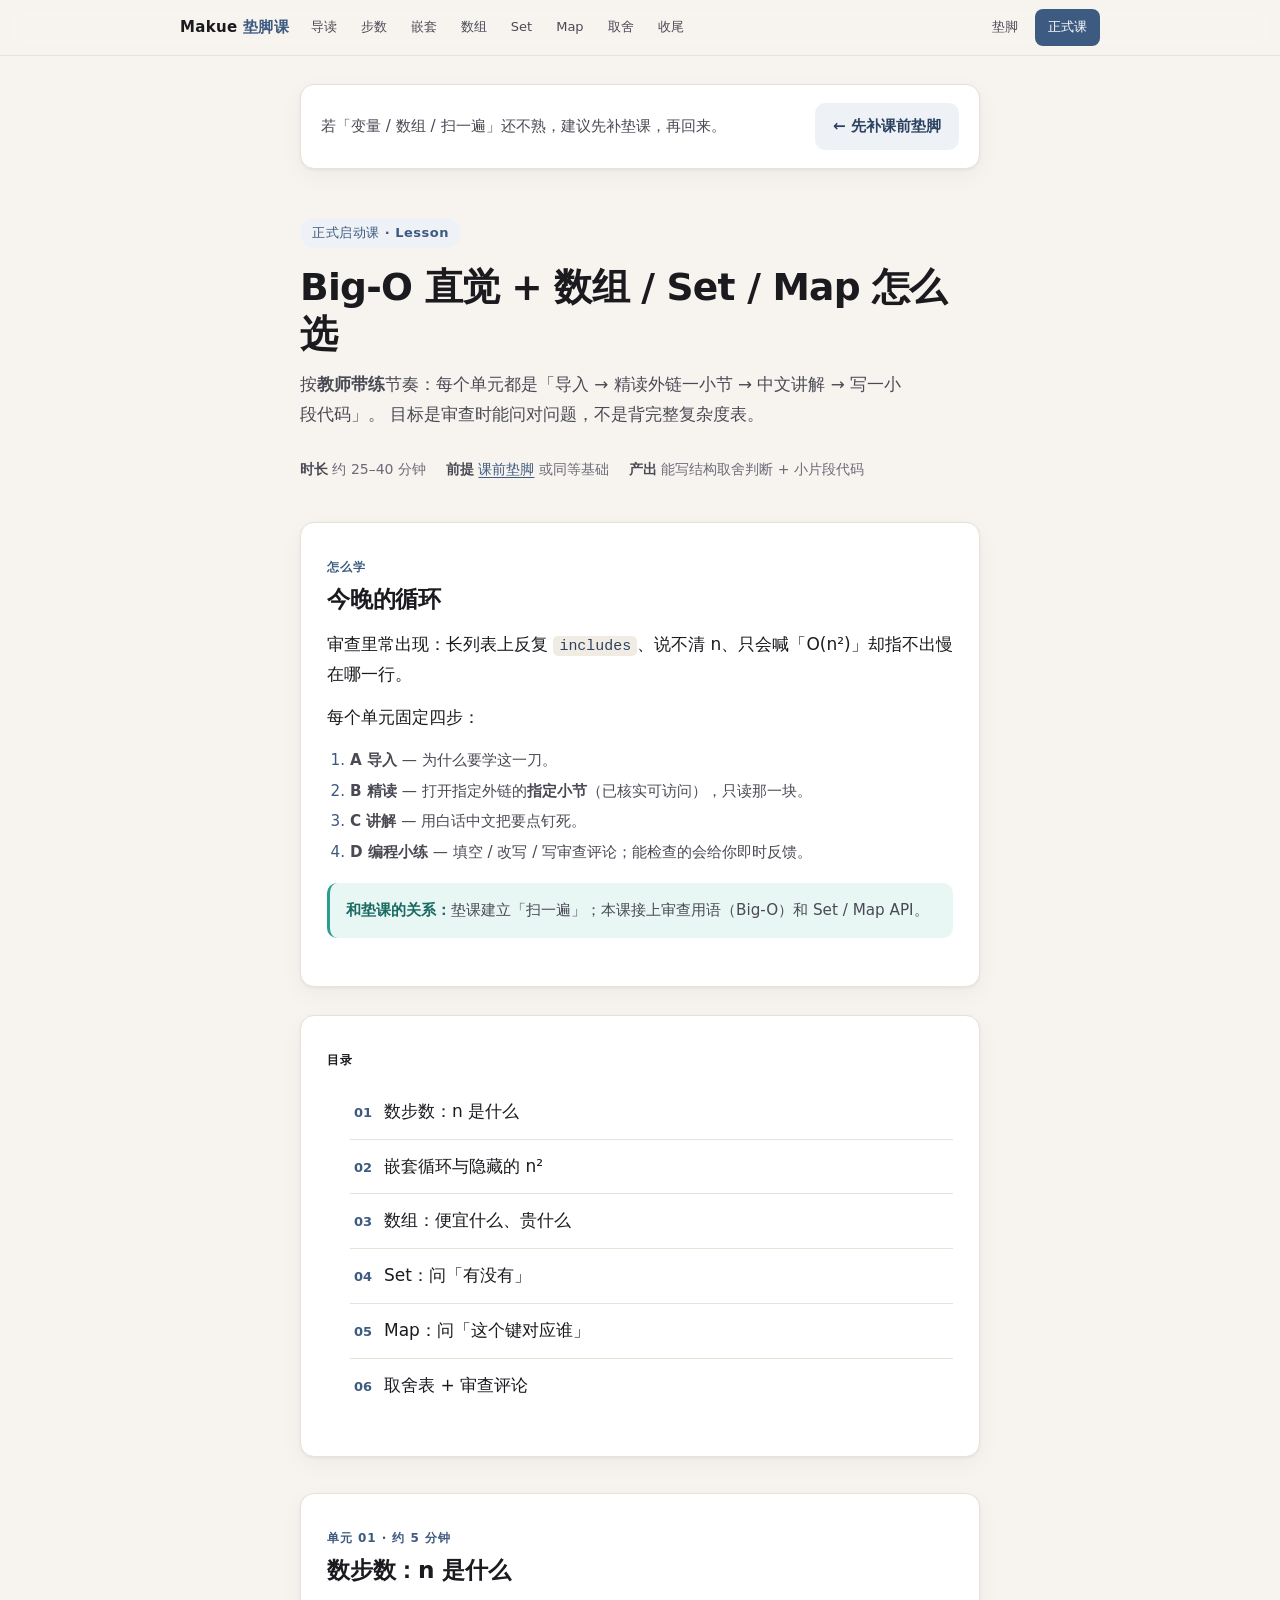
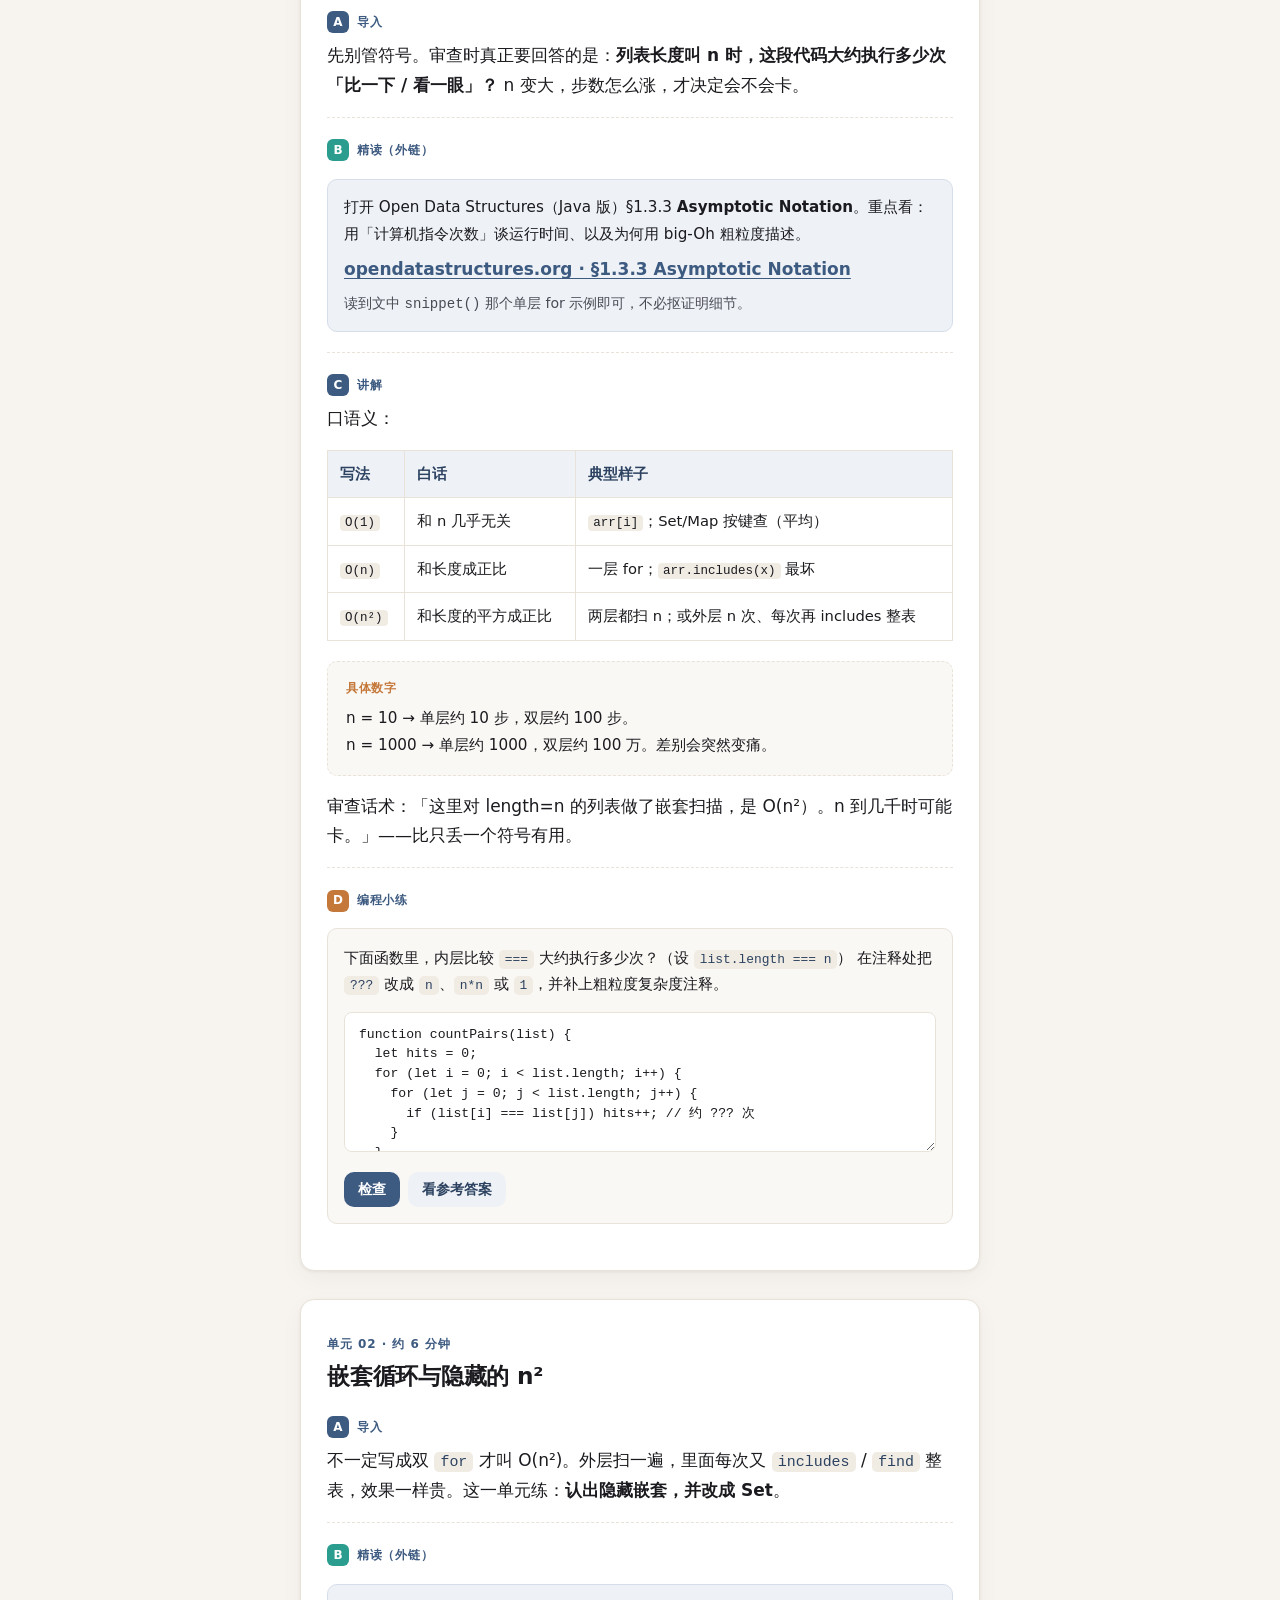
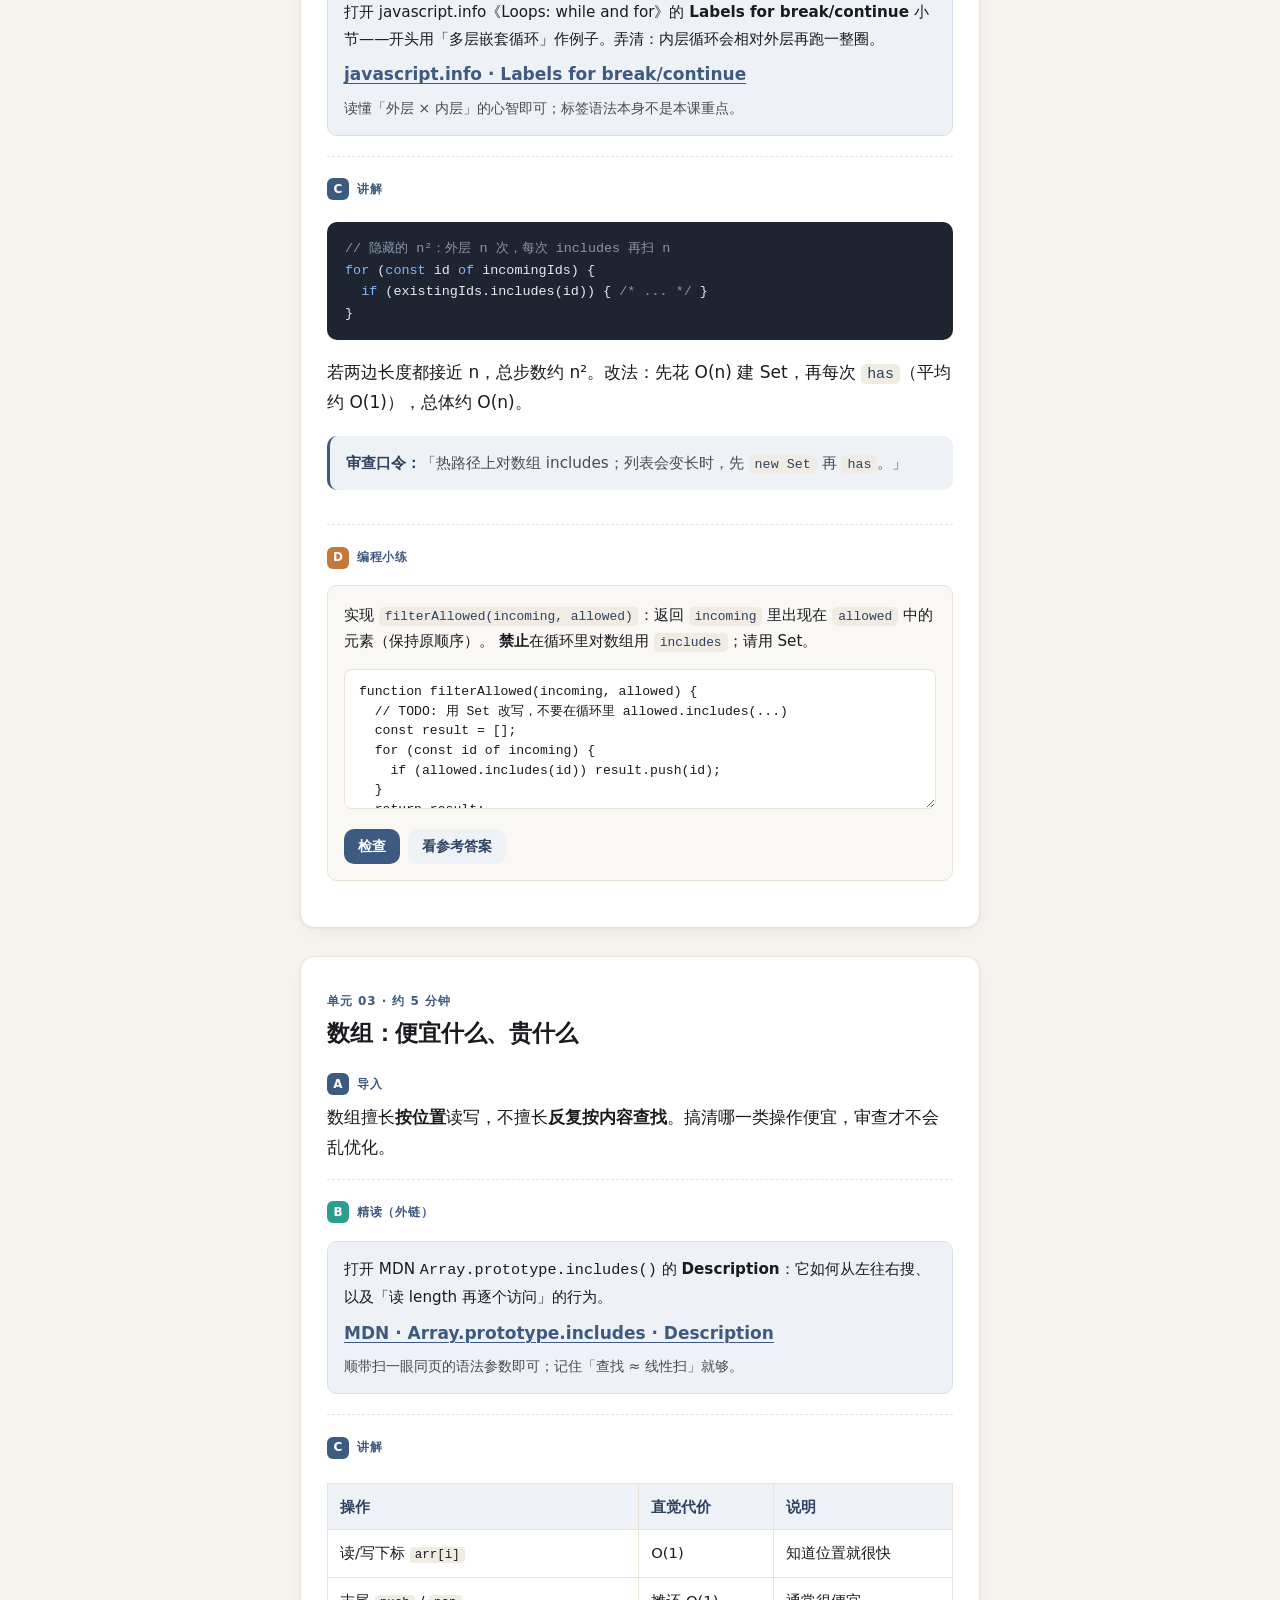
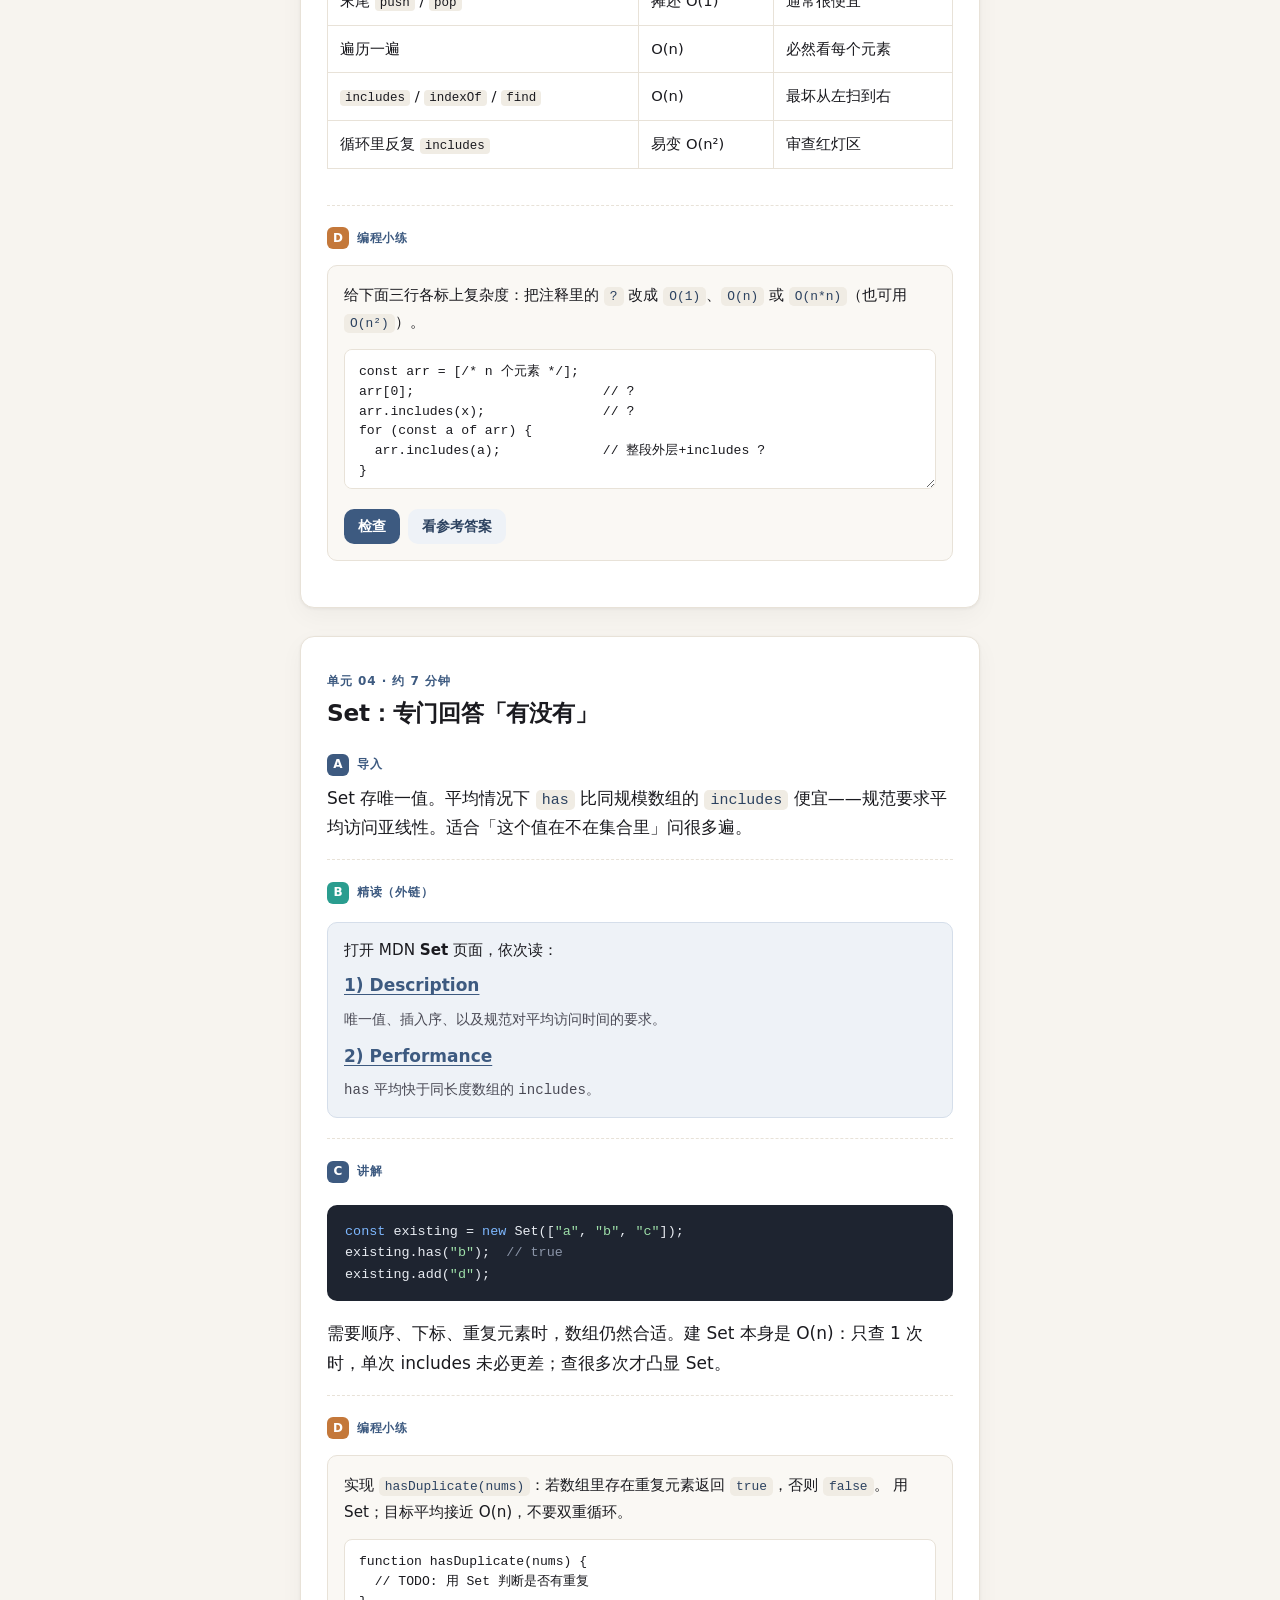
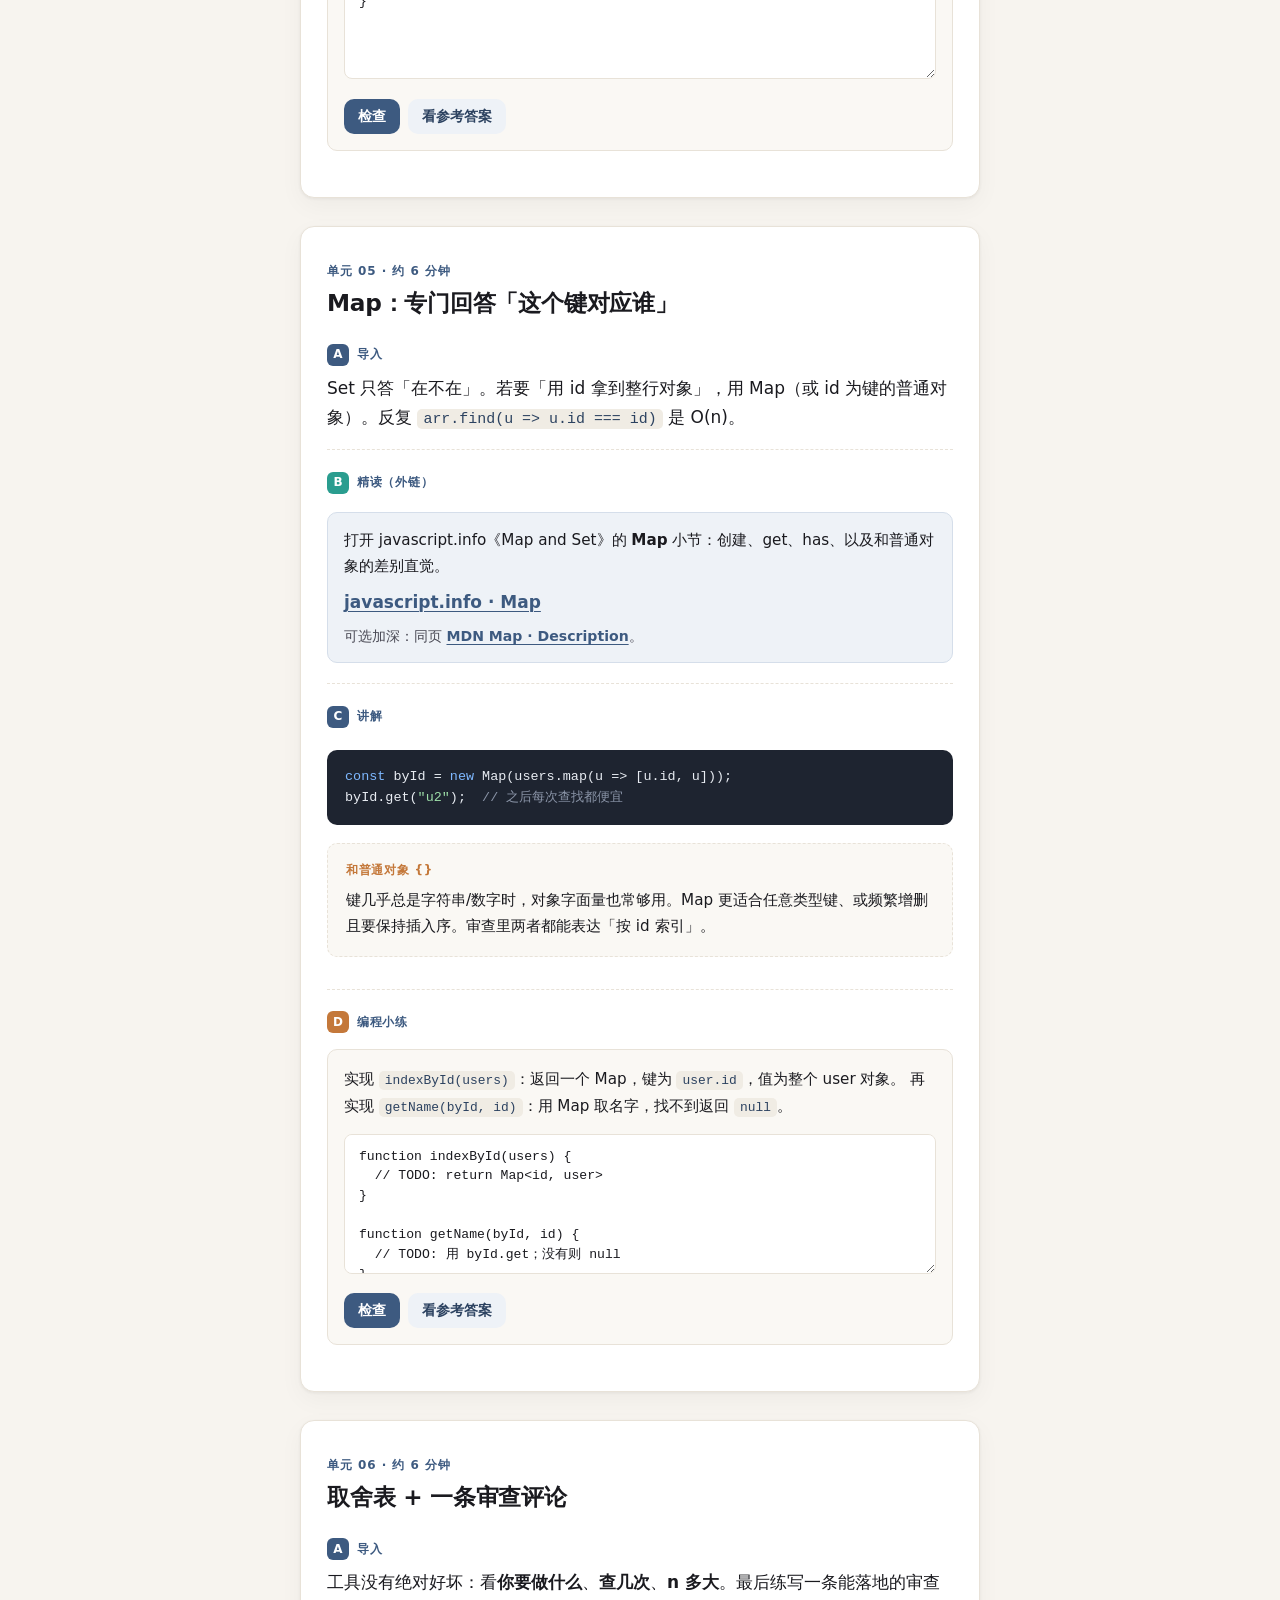
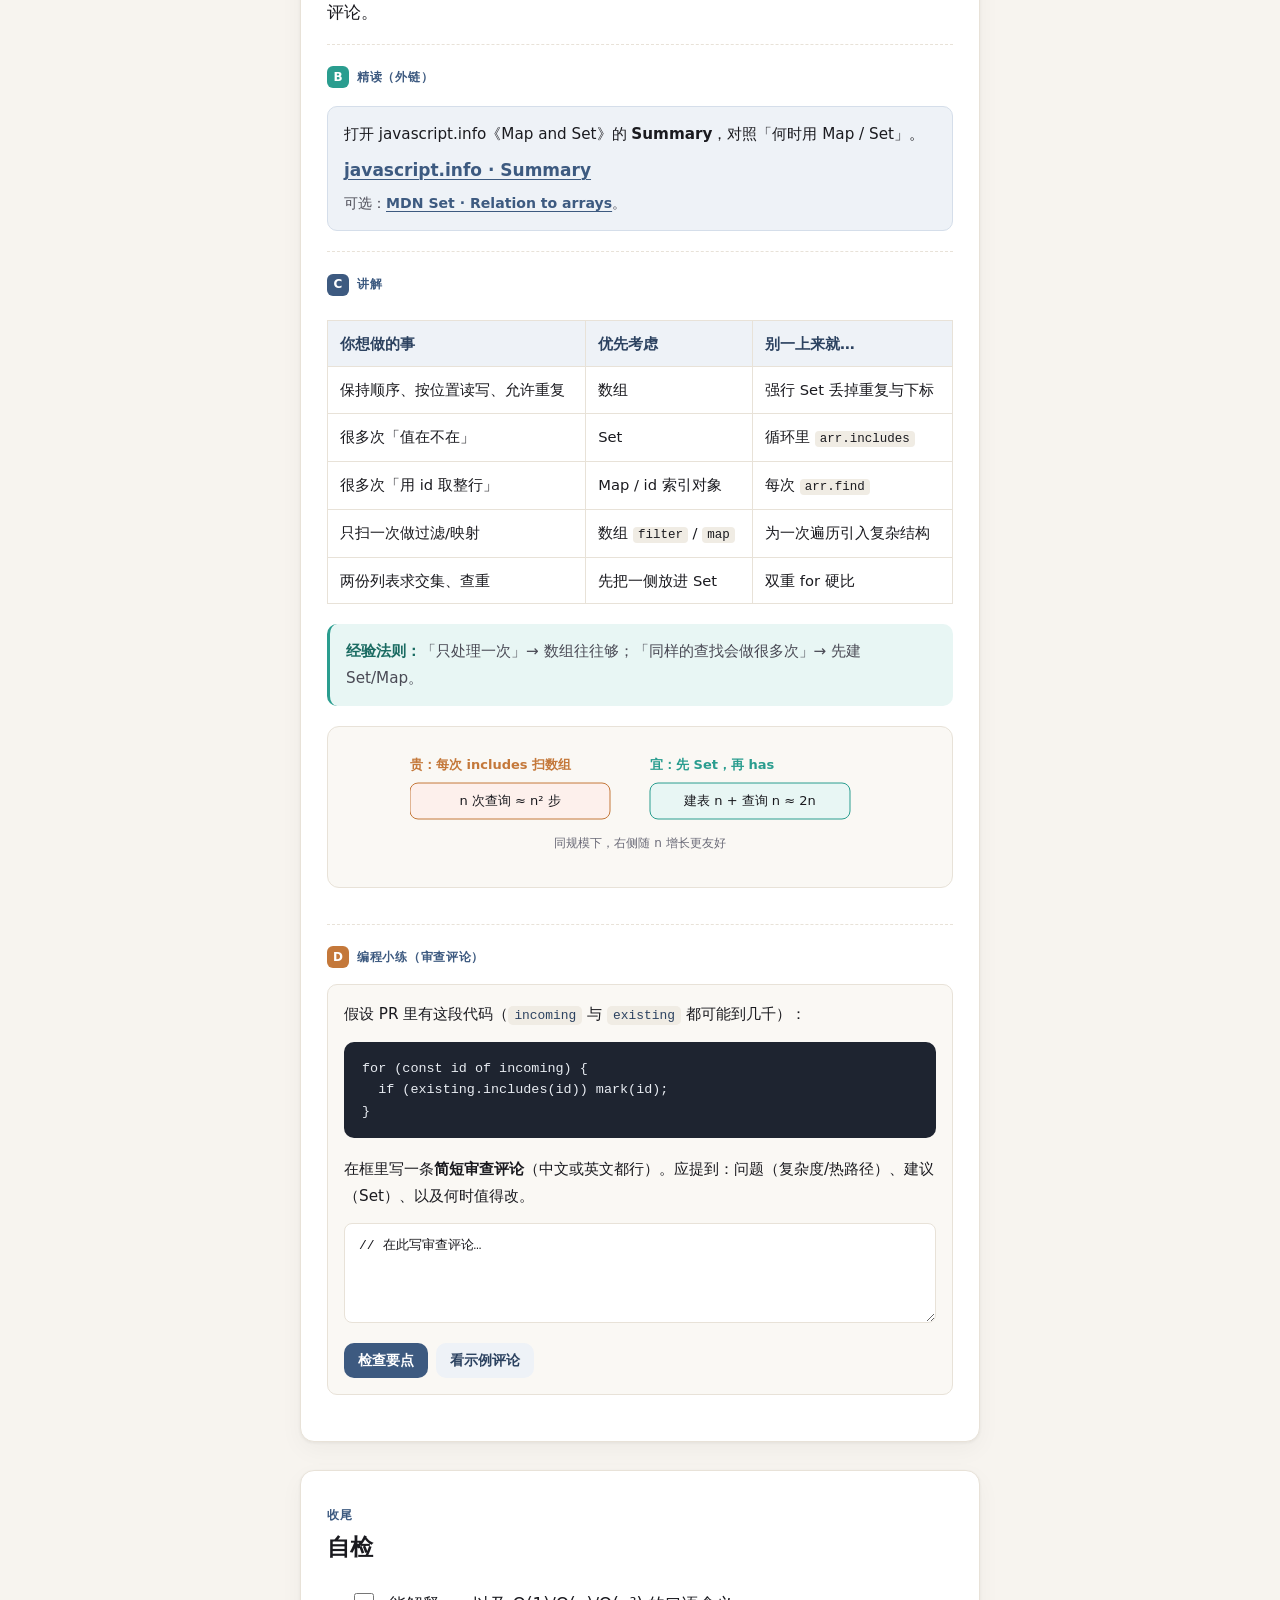
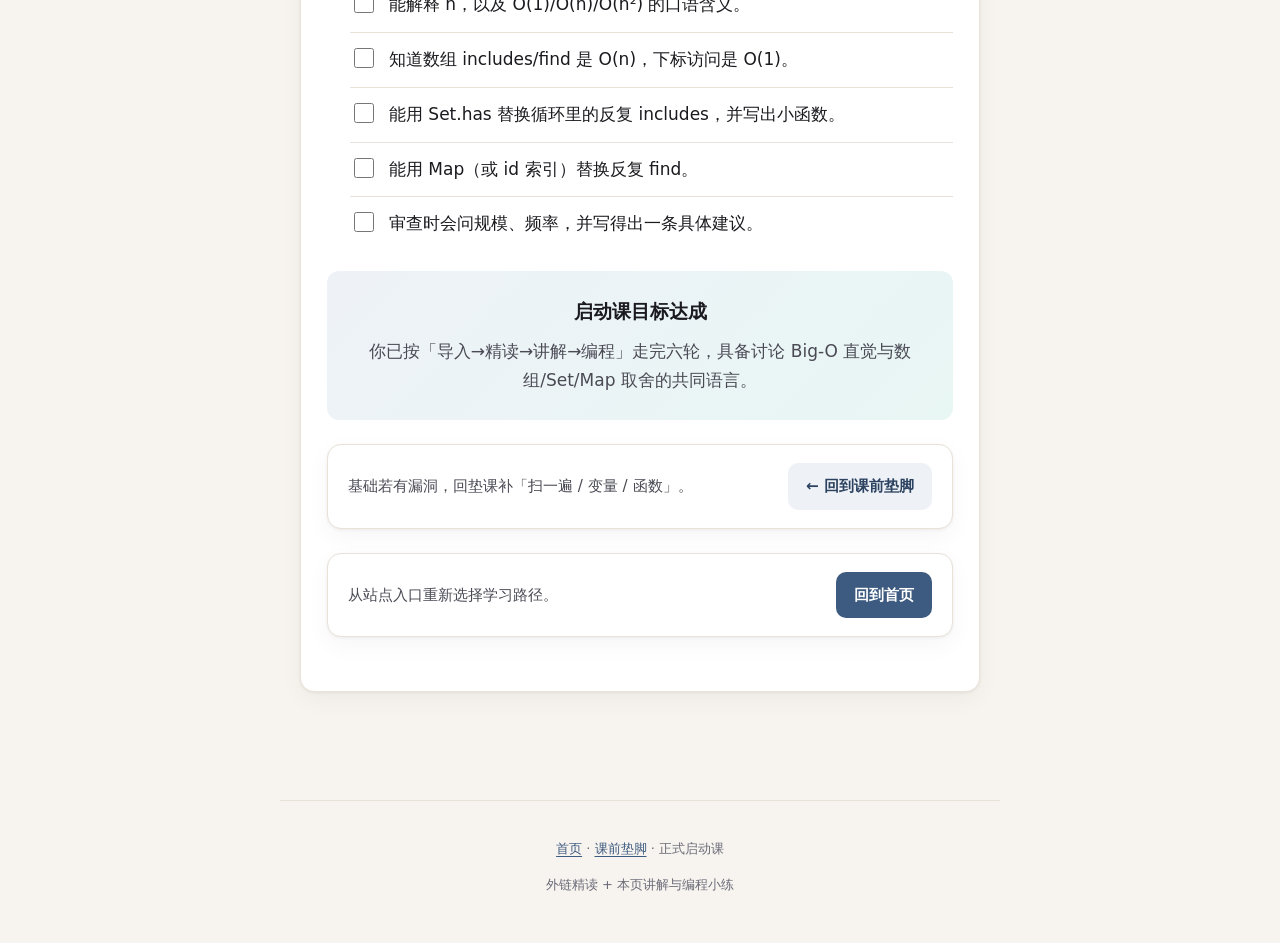
==== commit 38790b7f: "Restructure lesson into import→read→explain→code cycles Add six teacher-walkthrough units with verif" ====
--- a/lesson.html
+++ b/lesson.html
@@ -4,7 +4,7 @@
   <meta charset="UTF-8" />
   <meta name="viewport" content="width=device-width, initial-scale=1" />
   <title>正式启动课 · Big-O 与 Set/Map · Makue</title>
-  <meta name="description" content="正式启动课：n 与 O(n)/O(n²)、数组代价、Set.has、Map 查找、代码审查取舍与练习。" />
+  <meta name="description" content="正式启动课：导入→外链精读→中文讲解→编程小练循环；学 n、O(n)/O(n²)、数组代价、Set、Map 与审查取舍。" />
   <link rel="stylesheet" href="styles.css" />
 </head>
 <body>
@@ -12,16 +12,14 @@
     <div class="nav-inner">
       <a class="nav-brand" href="index.html">Makue <span>垫脚课</span></a>
       <ul class="nav-links">
-        <li><a href="#l1">目标</a></li>
-        <li><a href="#l2">什么是慢</a></li>
-        <li><a href="#l3">Big-O</a></li>
-        <li><a href="#l4">数组</a></li>
-        <li><a href="#l5">Set</a></li>
-        <li><a href="#l6">Map</a></li>
-        <li><a href="#l7">取舍</a></li>
-        <li><a href="#l8">坑</a></li>
-        <li><a href="#l9">练习</a></li>
-        <li><a href="#l10">收尾</a></li>
+        <li><a href="#intro">导读</a></li>
+        <li><a href="#c1">步数</a></li>
+        <li><a href="#c2">嵌套</a></li>
+        <li><a href="#c3">数组</a></li>
+        <li><a href="#c4">Set</a></li>
+        <li><a href="#c5">Map</a></li>
+        <li><a href="#c6">取舍</a></li>
+        <li><a href="#wrap">收尾</a></li>
       </ul>
       <div class="nav-pages">
         <a href="prep.html">垫脚</a>
@@ -40,367 +38,537 @@
       <div class="hero-badge">正式启动课 · Lesson</div>
       <h1>Big-O 直觉 + 数组 / Set / Map 怎么选</h1>
       <p class="hero-lead">
-        这页自包含讲完「启动课」核心：用次数说话、读懂 O(1)/O(n)/O(n²)、知道何时换 Set 或 Map。
-        目标是<strong>代码审查时能问对问题</strong>，不是背完整复杂度表。
+        按<strong>教师带练</strong>节奏：每个单元都是「导入 → 精读外链一小节 → 中文讲解 → 写一小段代码」。
+        目标是审查时能问对问题，不是背完整复杂度表。
       </p>
       <div class="hero-meta">
-        <span><strong>时长</strong> 约 40–60 分钟</span>
+        <span><strong>时长</strong> 约 25–40 分钟</span>
         <span><strong>前提</strong> <a href="prep.html">课前垫脚</a> 或同等基础</span>
-        <span><strong>产出</strong> 能做结构取舍判断</span>
+        <span><strong>产出</strong> 能写结构取舍判断 + 小片段代码</span>
       </div>
     </header>
 
-    <nav class="card toc" aria-label="本章目录">
-      <p class="chapter-num">目录</p>
-      <ol class="toc-list">
-        <li><a href="#l1">今晚学什么</a></li>
-        <li><a href="#l2">什么叫「慢」</a></li>
-        <li><a href="#l3">n 与 O(1) / O(n) / O(n²)</a></li>
-        <li><a href="#l4">数组常见操作的代价</a></li>
-        <li><a href="#l5">Set：问「有没有」</a></li>
-        <li><a href="#l6">Map：问「这个键对应谁」</a></li>
-        <li><a href="#l7">审查场景取舍表</a></li>
-        <li><a href="#l8">常见坑</a></li>
-        <li><a href="#l9">小练习</a></li>
-        <li><a href="#l10">自检与收尾</a></li>
-      </ol>
-    </nav>
-
-    <!-- l1 -->
-    <section class="chapter" id="l1">
-      <div class="card">
-        <div class="chapter-num">第 01 节</div>
-        <h2>今晚学什么</h2>
-        <p>审查别人（或自己）的代码时，常出现这类味道：</p>
-        <ul>
-          <li>在长列表上反复 <code class="inline">includes</code> / 嵌套循环找人。</li>
-          <li>明明只是「这个 id 在不在？」却用了最贵的找法。</li>
-          <li>评论里写了 O(n²)，但说不清「n 是谁、慢在哪一行」。</li>
-        </ul>
-        <p>学完你应能：</p>
+    <!-- intro -->
+    <section class="chapter" id="intro">
+      <div class="card how-to-learn">
+        <div class="chapter-num">怎么学</div>
+        <h2>今晚的循环</h2>
+        <p>审查里常出现：长列表上反复 <code class="inline">includes</code>、说不清 n、只会喊「O(n²)」却指不出慢在哪一行。</p>
+        <p>每个单元固定四步：</p>
         <ol>
-          <li>用「大约几步」解释一段循环。</li>
-          <li>指出数组 <code class="inline">includes</code> 与 <code class="inline">Set.has</code> 的差别。</li>
-          <li>在「查重 / 按 id 取对象」场景里选数组、Set 或 Map。</li>
+          <li><strong>A 导入</strong> — 为什么要学这一刀。</li>
+          <li><strong>B 精读</strong> — 打开指定外链的<strong>指定小节</strong>（已核实可访问），只读那一块。</li>
+          <li><strong>C 讲解</strong> — 用白话中文把要点钉死。</li>
+          <li><strong>D 编程小练</strong> — 填空 / 改写 / 写审查评论；能检查的会给你即时反馈。</li>
         </ol>
         <div class="callout teal">
-          <strong>和垫课的关系：</strong>垫课建立「扫一遍」心智模型；本课把模型接上审查用语（Big-O）和具体 API。
-        </div>
-      </div>
-    </section>
-
-    <!-- l2 -->
-    <section class="chapter" id="l2">
+          <strong>和垫课的关系：</strong>垫课建立「扫一遍」；本课接上审查用语（Big-O）和 Set / Map API。
+        </div>
+      </div>
+
+      <nav class="card toc" aria-label="单元目录" style="margin-top:16px">
+        <p class="chapter-num">目录</p>
+        <ol class="toc-list">
+          <li><a href="#c1">数步数：n 是什么</a></li>
+          <li><a href="#c2">嵌套循环与隐藏的 n²</a></li>
+          <li><a href="#c3">数组：便宜什么、贵什么</a></li>
+          <li><a href="#c4">Set：问「有没有」</a></li>
+          <li><a href="#c5">Map：问「这个键对应谁」</a></li>
+          <li><a href="#c6">取舍表 + 审查评论</a></li>
+        </ol>
+      </nav>
+    </section>
+
+    <!-- ========== CYCLE 1 ========== -->
+    <section class="chapter" id="c1">
       <div class="card">
-        <div class="chapter-num">第 02 节</div>
-        <h2>什么叫「慢」——先数步数</h2>
-        <p>先别管符号。假设列表长度是 <strong>n</strong>，问：这段代码大约执行多少次「看一眼 / 比一下」？</p>
-        <pre class="code"><span class="cmt">// 例 A：扫一遍</span>
-<span class="kw">for</span> (<span class="kw">const</span> x <span class="kw">of</span> list) {
-  console.log(x);      <span class="cmt">// 约 n 次</span>
+        <div class="chapter-num">单元 01 · 约 5 分钟</div>
+        <h2>数步数：n 是什么</h2>
+
+        <div class="cycle-flow">
+          <div class="cycle-step">
+            <div class="step-badge"><span class="step-letter">A</span> 导入</div>
+            <p>先别管符号。审查时真正要回答的是：<strong>列表长度叫 n 时，这段代码大约执行多少次「比一下 / 看一眼」？</strong> n 变大，步数怎么涨，才决定会不会卡。</p>
+          </div>
+
+          <div class="cycle-step">
+            <div class="step-badge teal"><span class="step-letter">B</span> 精读（外链）</div>
+            <div class="read-box">
+              <p>打开 Open Data Structures（Java 版）§1.3.3 <strong>Asymptotic Notation</strong>。重点看：用「计算机指令次数」谈运行时间、以及为何用 big-Oh 粗粒度描述。</p>
+              <a href="https://opendatastructures.org/ods-java/1_3_Mathematical_Background.html#SECTION00433000000000000000" target="_blank" rel="noopener">opendatastructures.org · §1.3.3 Asymptotic Notation</a>
+              <span class="read-target">读到文中 <code>snippet()</code> 那个单层 for 示例即可，不必抠证明细节。</span>
+            </div>
+          </div>
+
+          <div class="cycle-step">
+            <div class="step-badge"><span class="step-letter">C</span> 讲解</div>
+            <p>口语义：</p>
+            <table class="compare-table">
+              <thead>
+                <tr><th>写法</th><th>白话</th><th>典型样子</th></tr>
+              </thead>
+              <tbody>
+                <tr>
+                  <td><code>O(1)</code></td>
+                  <td>和 n 几乎无关</td>
+                  <td><code>arr[i]</code>；Set/Map 按键查（平均）</td>
+                </tr>
+                <tr>
+                  <td><code>O(n)</code></td>
+                  <td>和长度成正比</td>
+                  <td>一层 for；<code>arr.includes(x)</code> 最坏</td>
+                </tr>
+                <tr>
+                  <td><code>O(n²)</code></td>
+                  <td>和长度的平方成正比</td>
+                  <td>两层都扫 n；或外层 n 次、每次再 includes 整表</td>
+                </tr>
+              </tbody>
+            </table>
+            <div class="analogy">
+              <div class="analogy-label">具体数字</div>
+              n = 10 → 单层约 10 步，双层约 100 步。<br />
+              n = 1000 → 单层约 1000，双层约 100 万。差别会突然变痛。
+            </div>
+            <p>审查话术：「这里对 length=n 的列表做了嵌套扫描，是 O(n²）。n 到几千时可能卡。」——比只丢一个符号有用。</p>
+          </div>
+
+          <div class="cycle-step">
+            <div class="step-badge warn"><span class="step-letter">D</span> 编程小练</div>
+            <div class="drill" data-drill="count-steps">
+              <p class="drill-prompt">
+                下面函数里，内层比较 <code class="inline">===</code> 大约执行多少次？（设 <code class="inline">list.length === n</code>）
+                在注释处把 <code class="inline">???</code> 改成 <code class="inline">n</code>、<code class="inline">n*n</code> 或 <code class="inline">1</code>，并补上粗粒度复杂度注释。
+              </p>
+              <textarea class="code-input" spellcheck="false" aria-label="练习代码">function countPairs(list) {
+  let hits = 0;
+  for (let i = 0; i &lt; list.length; i++) {
+    for (let j = 0; j &lt; list.length; j++) {
+      if (list[i] === list[j]) hits++; // 约 ??? 次
+    }
+  }
+  return hits;
 }
-
-<span class="cmt">// 例 B：对每个 x，再扫整表找配对</span>
-<span class="kw">for</span> (<span class="kw">const</span> x <span class="kw">of</span> list) {
-  <span class="kw">for</span> (<span class="kw">const</span> y <span class="kw">of</span> list) {
-    <span class="cmt">/* 比一对 */</span>   <span class="cmt">// 约 n × n 次</span>
+// 粗粒度复杂度：O(???)</textarea>
+              <div class="drill-actions">
+                <button type="button" class="btn btn-primary drill-check">检查</button>
+                <button type="button" class="btn btn-ghost drill-toggle-sol">看参考答案</button>
+              </div>
+              <div class="drill-feedback" role="status"></div>
+              <div class="drill-solution">
+                <div class="solution-label">参考答案</div>
+                <pre class="code"><span class="kw">function</span> countPairs(list) {
+  <span class="kw">let</span> hits = <span class="num">0</span>;
+  <span class="kw">for</span> (<span class="kw">let</span> i = <span class="num">0</span>; i &lt; list.length; i++) {
+    <span class="kw">for</span> (<span class="kw">let</span> j = <span class="num">0</span>; j &lt; list.length; j++) {
+      <span class="kw">if</span> (list[i] === list[j]) hits++; <span class="cmt">// 约 n*n 次</span>
+    }
   }
-}</pre>
-        <div class="analogy">
-          <div class="analogy-label">具体数字</div>
-          n = 10 → 例 A 约 10 步，例 B 约 100 步。<br />
-          n = 1000 → 例 A 约 1000 步，例 B 约 100 万步。差别会「突然」变得很痛。
-        </div>
-        <p>审查时先定位：<strong>哪一层循环？每次循环里有没有又一次完整扫描？</strong></p>
-      </div>
-    </section>
-
-    <!-- l3 -->
-    <section class="chapter" id="l3">
+  <span class="kw">return</span> hits;
+}
+<span class="cmt">// 粗粒度复杂度：O(n*n) 或 O(n²)</span></pre>
+              </div>
+            </div>
+          </div>
+        </div>
+      </div>
+    </section>
+
+    <!-- ========== CYCLE 2 ========== -->
+    <section class="chapter" id="c2">
       <div class="card">
-        <div class="chapter-num">第 03 节</div>
-        <h2>n 与 O(1) / O(n) / O(n²)（口语版）</h2>
-        <p><strong>Big-O</strong> 用粗粒度描述「规模变大时，步数怎么涨」。入门够用三个：</p>
-        <table class="compare-table">
-          <thead>
-            <tr><th>写法</th><th>口语</th><th>典型样子</th></tr>
-          </thead>
-          <tbody>
-            <tr>
-              <td><code>O(1)</code></td>
-              <td>和 n 几乎无关，固定几步</td>
-              <td>用下标取 <code>arr[i]</code>；Map/Set 按键查询（平均）</td>
-            </tr>
-            <tr>
-              <td><code>O(n)</code></td>
-              <td>和长度成正比，扫一遍</td>
-              <td>一层 for；<code>arr.includes(x)</code> 最坏</td>
-            </tr>
-            <tr>
-              <td><code>O(n²)</code></td>
-              <td>和长度的平方成正比</td>
-              <td>两层都扫 n；或外层 n 次、每次再 includes 整表</td>
-            </tr>
-          </tbody>
-        </table>
-        <div class="callout">
-          <strong>审查话术：</strong>「这里对 length=n 的列表做了嵌套扫描，是 O(n²)。n 到几千时可能卡。」——比只丢一个符号更有用。
-        </div>
-        <p>不必一次学完 O(log n) 等；等你真的碰到二分、平衡树再补即可。</p>
-        <p style="font-size:0.9rem;color:var(--ink-mute)">
-          想再看（可选）：任意一本算法入门里「渐近记号」小节；或 MDN 上 Array / Set / Map 方法说明。本页不依赖外链也能学完。
-        </p>
-      </div>
-    </section>
-
-    <!-- l4 -->
-    <section class="chapter" id="l4">
-      <div class="card">
-        <div class="chapter-num">第 04 节</div>
-        <h2>数组：便宜什么、贵什么</h2>
-        <p>数组擅长<strong>按位置</strong>工作，不擅长<strong>反复按内容查找</strong>（除非你愿意每次扫）。</p>
-        <table class="compare-table">
-          <thead>
-            <tr><th>操作</th><th>直觉代价</th><th>说明</th></tr>
-          </thead>
-          <tbody>
-            <tr>
-              <td>读/写下标 <code>arr[i]</code></td>
-              <td>O(1)</td>
-              <td>知道位置就很快</td>
-            </tr>
-            <tr>
-              <td>末尾 <code>push</code> / <code>pop</code></td>
-              <td>摊还 O(1)</td>
-              <td>通常很便宜</td>
-            </tr>
-            <tr>
-              <td>遍历一遍</td>
-              <td>O(n)</td>
-              <td>必然看每个元素</td>
-            </tr>
-            <tr>
-              <td><code>includes</code> / <code>indexOf</code> / <code>find</code></td>
-              <td>O(n)</td>
-              <td>最坏从左扫到右</td>
-            </tr>
-            <tr>
-              <td>在循环里对每个元素 <code>includes</code></td>
-              <td>易变 O(n²)</td>
-              <td>审查红灯区</td>
-            </tr>
-          </tbody>
-        </table>
-        <pre class="code"><span class="cmt">// 贵：对每个 id 都在大数组里 includes</span>
+        <div class="chapter-num">单元 02 · 约 6 分钟</div>
+        <h2>嵌套循环与隐藏的 n²</h2>
+
+        <div class="cycle-flow">
+          <div class="cycle-step">
+            <div class="step-badge"><span class="step-letter">A</span> 导入</div>
+            <p>不一定写成双 <code class="inline">for</code> 才叫 O(n²)。外层扫一遍，里面每次又 <code class="inline">includes</code> / <code class="inline">find</code> 整表，效果一样贵。这一单元练：<strong>认出隐藏嵌套，并改成 Set</strong>。</p>
+          </div>
+
+          <div class="cycle-step">
+            <div class="step-badge teal"><span class="step-letter">B</span> 精读（外链）</div>
+            <div class="read-box">
+              <p>打开 javascript.info《Loops: while and for》的 <strong>Labels for break/continue</strong> 小节——开头用「多层嵌套循环」作例子。弄清：内层循环会相对外层再跑一整圈。</p>
+              <a href="https://javascript.info/while-for#labels-for-break-continue" target="_blank" rel="noopener">javascript.info · Labels for break/continue</a>
+              <span class="read-target">读懂「外层 × 内层」的心智即可；标签语法本身不是本课重点。</span>
+            </div>
+          </div>
+
+          <div class="cycle-step">
+            <div class="step-badge"><span class="step-letter">C</span> 讲解</div>
+            <pre class="code"><span class="cmt">// 隐藏的 n²：外层 n 次，每次 includes 再扫 n</span>
 <span class="kw">for</span> (<span class="kw">const</span> id <span class="kw">of</span> incomingIds) {
   <span class="kw">if</span> (existingIds.includes(id)) { <span class="cmt">/* ... */</span> }
 }</pre>
-        <p>若 <code class="inline">incomingIds</code> 与 <code class="inline">existingIds</code> 都接近 n，总步数可到约 n²。</p>
-      </div>
-    </section>
-
-    <!-- l5 -->
-    <section class="chapter" id="l5">
+            <p>若两边长度都接近 n，总步数约 n²。改法：先花 O(n) 建 Set，再每次 <code class="inline">has</code>（平均约 O(1)），总体约 O(n)。</p>
+            <div class="callout">
+              <strong>审查口令：</strong>「热路径上对数组 includes；列表会变长时，先 <code class="inline">new Set</code> 再 <code class="inline">has</code>。」
+            </div>
+          </div>
+
+          <div class="cycle-step">
+            <div class="step-badge warn"><span class="step-letter">D</span> 编程小练</div>
+            <div class="drill" data-drill="rewrite-set">
+              <p class="drill-prompt">
+                实现 <code class="inline">filterAllowed(incoming, allowed)</code>：返回 <code class="inline">incoming</code> 里出现在 <code class="inline">allowed</code> 中的元素（保持原顺序）。
+                <strong>禁止</strong>在循环里对数组用 <code class="inline">includes</code>；请用 Set。
+              </p>
+              <textarea class="code-input" spellcheck="false" aria-label="练习代码">function filterAllowed(incoming, allowed) {
+  // TODO: 用 Set 改写，不要在循环里 allowed.includes(...)
+  const result = [];
+  for (const id of incoming) {
+    if (allowed.includes(id)) result.push(id);
+  }
+  return result;
+}</textarea>
+              <div class="drill-actions">
+                <button type="button" class="btn btn-primary drill-check">检查</button>
+                <button type="button" class="btn btn-ghost drill-toggle-sol">看参考答案</button>
+              </div>
+              <div class="drill-feedback" role="status"></div>
+              <div class="drill-solution">
+                <div class="solution-label">参考答案</div>
+                <pre class="code"><span class="kw">function</span> filterAllowed(incoming, allowed) {
+  <span class="kw">const</span> allowedSet = <span class="kw">new</span> Set(allowed);
+  <span class="kw">const</span> result = [];
+  <span class="kw">for</span> (<span class="kw">const</span> id <span class="kw">of</span> incoming) {
+    <span class="kw">if</span> (allowedSet.has(id)) result.push(id);
+  }
+  <span class="kw">return</span> result;
+}</pre>
+              </div>
+            </div>
+          </div>
+        </div>
+      </div>
+    </section>
+
+    <!-- ========== CYCLE 3 ========== -->
+    <section class="chapter" id="c3">
       <div class="card">
-        <div class="chapter-num">第 05 节</div>
-        <h2>Set：专门回答「有没有这个值」</h2>
-        <p><strong>Set</strong> 存一堆<strong>唯一</strong>值。平均情况下，<code class="inline">has</code> 接近 O(1)——不必每次扫全表。</p>
-        <pre class="code"><span class="kw">const</span> existing = <span class="kw">new</span> Set([<span class="str">"a"</span>, <span class="str">"b"</span>, <span class="str">"c"</span>]);
-existing.has(<span class="str">"b"</span>);    <span class="cmt">// true，查找便宜</span>
-existing.add(<span class="str">"d"</span>);
-existing.has(<span class="str">"z"</span>);    <span class="cmt">// false</span></pre>
-        <p>把上面的贵写法改成：</p>
-        <pre class="code"><span class="kw">const</span> existingSet = <span class="kw">new</span> Set(existingIds); <span class="cmt">// 先花 O(n) 建好</span>
-<span class="kw">for</span> (<span class="kw">const</span> id <span class="kw">of</span> incomingIds) {
-  <span class="kw">if</span> (existingSet.has(id)) { <span class="cmt">/* ... */</span> }     <span class="cmt">// 每次约 O(1)</span>
+        <div class="chapter-num">单元 03 · 约 5 分钟</div>
+        <h2>数组：便宜什么、贵什么</h2>
+
+        <div class="cycle-flow">
+          <div class="cycle-step">
+            <div class="step-badge"><span class="step-letter">A</span> 导入</div>
+            <p>数组擅长<strong>按位置</strong>读写，不擅长<strong>反复按内容查找</strong>。搞清哪一类操作便宜，审查才不会乱优化。</p>
+          </div>
+
+          <div class="cycle-step">
+            <div class="step-badge teal"><span class="step-letter">B</span> 精读（外链）</div>
+            <div class="read-box">
+              <p>打开 MDN <code>Array.prototype.includes()</code> 的 <strong>Description</strong>：它如何从左往右搜、以及「读 length 再逐个访问」的行为。</p>
+              <a href="https://developer.mozilla.org/en-US/docs/Web/JavaScript/Reference/Global_Objects/Array/includes#description" target="_blank" rel="noopener">MDN · Array.prototype.includes · Description</a>
+              <span class="read-target">顺带扫一眼同页的语法参数即可；记住「查找 ≈ 线性扫」就够。</span>
+            </div>
+          </div>
+
+          <div class="cycle-step">
+            <div class="step-badge"><span class="step-letter">C</span> 讲解</div>
+            <table class="compare-table">
+              <thead>
+                <tr><th>操作</th><th>直觉代价</th><th>说明</th></tr>
+              </thead>
+              <tbody>
+                <tr>
+                  <td>读/写下标 <code>arr[i]</code></td>
+                  <td>O(1)</td>
+                  <td>知道位置就很快</td>
+                </tr>
+                <tr>
+                  <td>末尾 <code>push</code> / <code>pop</code></td>
+                  <td>摊还 O(1)</td>
+                  <td>通常很便宜</td>
+                </tr>
+                <tr>
+                  <td>遍历一遍</td>
+                  <td>O(n)</td>
+                  <td>必然看每个元素</td>
+                </tr>
+                <tr>
+                  <td><code>includes</code> / <code>indexOf</code> / <code>find</code></td>
+                  <td>O(n)</td>
+                  <td>最坏从左扫到右</td>
+                </tr>
+                <tr>
+                  <td>循环里反复 <code>includes</code></td>
+                  <td>易变 O(n²)</td>
+                  <td>审查红灯区</td>
+                </tr>
+              </tbody>
+            </table>
+          </div>
+
+          <div class="cycle-step">
+            <div class="step-badge warn"><span class="step-letter">D</span> 编程小练</div>
+            <div class="drill" data-drill="array-costs">
+              <p class="drill-prompt">
+                给下面三行各标上复杂度：把注释里的 <code class="inline">?</code> 改成 <code class="inline">O(1)</code>、<code class="inline">O(n)</code> 或 <code class="inline">O(n*n)</code>（也可用 <code class="inline">O(n²)</code>）。
+              </p>
+              <textarea class="code-input" spellcheck="false" aria-label="练习代码">const arr = [/* n 个元素 */];
+arr[0];                        // ?
+arr.includes(x);               // ?
+for (const a of arr) {
+  arr.includes(a);             // 整段外层+includes ?
+}</textarea>
+              <div class="drill-actions">
+                <button type="button" class="btn btn-primary drill-check">检查</button>
+                <button type="button" class="btn btn-ghost drill-toggle-sol">看参考答案</button>
+              </div>
+              <div class="drill-feedback" role="status"></div>
+              <div class="drill-solution">
+                <div class="solution-label">参考答案</div>
+                <pre class="code"><span class="kw">const</span> arr = [<span class="cmt">/* n 个元素 */</span>];
+arr[<span class="num">0</span>];                        <span class="cmt">// O(1)</span>
+arr.includes(x);               <span class="cmt">// O(n)</span>
+<span class="kw">for</span> (<span class="kw">const</span> a <span class="kw">of</span> arr) {
+  arr.includes(a);             <span class="cmt">// O(n*n) 或 O(n²)</span>
+}</pre>
+              </div>
+            </div>
+          </div>
+        </div>
+      </div>
+    </section>
+
+    <!-- ========== CYCLE 4 ========== -->
+    <section class="chapter" id="c4">
+      <div class="card">
+        <div class="chapter-num">单元 04 · 约 7 分钟</div>
+        <h2>Set：专门回答「有没有」</h2>
+
+        <div class="cycle-flow">
+          <div class="cycle-step">
+            <div class="step-badge"><span class="step-letter">A</span> 导入</div>
+            <p>Set 存唯一值。平均情况下 <code class="inline">has</code> 比同规模数组的 <code class="inline">includes</code> 便宜——规范要求平均访问亚线性。适合「这个值在不在集合里」问很多遍。</p>
+          </div>
+
+          <div class="cycle-step">
+            <div class="step-badge teal"><span class="step-letter">B</span> 精读（外链）</div>
+            <div class="read-box">
+              <p>打开 MDN <strong>Set</strong> 页面，依次读：</p>
+              <a href="https://developer.mozilla.org/en-US/docs/Web/JavaScript/Reference/Global_Objects/Set#description" target="_blank" rel="noopener">1) Description</a>
+              <span class="read-target">唯一值、插入序、以及规范对平均访问时间的要求。</span>
+              <a href="https://developer.mozilla.org/en-US/docs/Web/JavaScript/Reference/Global_Objects/Set#performance" target="_blank" rel="noopener" style="display:block;margin-top:10px">2) Performance</a>
+              <span class="read-target"><code>has</code> 平均快于同长度数组的 <code>includes</code>。</span>
+            </div>
+          </div>
+
+          <div class="cycle-step">
+            <div class="step-badge"><span class="step-letter">C</span> 讲解</div>
+            <pre class="code"><span class="kw">const</span> existing = <span class="kw">new</span> Set([<span class="str">"a"</span>, <span class="str">"b"</span>, <span class="str">"c"</span>]);
+existing.has(<span class="str">"b"</span>);  <span class="cmt">// true</span>
+existing.add(<span class="str">"d"</span>);</pre>
+            <p>需要顺序、下标、重复元素时，数组仍然合适。建 Set 本身是 O(n)：只查 1 次时，单次 includes 未必更差；查很多次才凸显 Set。</p>
+          </div>
+
+          <div class="cycle-step">
+            <div class="step-badge warn"><span class="step-letter">D</span> 编程小练</div>
+            <div class="drill" data-drill="has-duplicate">
+              <p class="drill-prompt">
+                实现 <code class="inline">hasDuplicate(nums)</code>：若数组里存在重复元素返回 <code class="inline">true</code>，否则 <code class="inline">false</code>。
+                用 Set；目标平均接近 O(n)，不要双重循环。
+              </p>
+              <textarea class="code-input" spellcheck="false" aria-label="练习代码">function hasDuplicate(nums) {
+  // TODO: 用 Set 判断是否有重复
+}</textarea>
+              <div class="drill-actions">
+                <button type="button" class="btn btn-primary drill-check">检查</button>
+                <button type="button" class="btn btn-ghost drill-toggle-sol">看参考答案</button>
+              </div>
+              <div class="drill-feedback" role="status"></div>
+              <div class="drill-solution">
+                <div class="solution-label">参考答案</div>
+                <pre class="code"><span class="kw">function</span> hasDuplicate(nums) {
+  <span class="kw">const</span> seen = <span class="kw">new</span> Set();
+  <span class="kw">for</span> (<span class="kw">const</span> x <span class="kw">of</span> nums) {
+    <span class="kw">if</span> (seen.has(x)) <span class="kw">return</span> <span class="kw">true</span>;
+    seen.add(x);
+  }
+  <span class="kw">return</span> <span class="kw">false</span>;
 }
-<span class="cmt">// 总体约 O(n)，而不是 O(n²)</span></pre>
-        <div class="callout">
-          <strong>审查口令：</strong>「这里在热路径上对数组 includes；若列表会变长，建议先 <code class="inline">new Set</code> 再 <code class="inline">has</code>。」
-        </div>
-        <p>注意：需要<strong>顺序、下标、重复元素</strong>时，数组仍然合适。Set 不按你插入的「第几个」来取（虽能迭代，但定位模型不同）。</p>
-      </div>
-    </section>
-
-    <!-- l6 -->
-    <section class="chapter" id="l6">
+<span class="cmt">// 也可：return new Set(nums).size !== nums.length;</span></pre>
+              </div>
+            </div>
+          </div>
+        </div>
+      </div>
+    </section>
+
+    <!-- ========== CYCLE 5 ========== -->
+    <section class="chapter" id="c5">
       <div class="card">
-        <div class="chapter-num">第 06 节</div>
+        <div class="chapter-num">单元 05 · 约 6 分钟</div>
         <h2>Map：专门回答「这个键对应谁」</h2>
-        <p><strong>Map</strong> 存键值对。按键 <code class="inline">get</code> / <code class="inline">has</code> 平均接近 O(1)。</p>
-        <pre class="code"><span class="kw">const</span> byId = <span class="kw">new</span> Map([
-  [<span class="str">"u1"</span>, { id: <span class="str">"u1"</span>, name: <span class="str">"阿树"</span> }],
-  [<span class="str">"u2"</span>, { id: <span class="str">"u2"</span>, name: <span class="str">"小陈"</span> }],
-]);
-byId.get(<span class="str">"u2"</span>);   <span class="cmt">// { id: "u2", name: "小陈" }</span>
-byId.has(<span class="str">"u9"</span>);   <span class="cmt">// false</span></pre>
-        <p>对比：在对象数组里用 <code class="inline">find(u =&gt; u.id === id)</code> 是 O(n)。若要查很多次，先建成 Map：</p>
-        <pre class="code"><span class="kw">const</span> byId = <span class="kw">new</span> Map(users.map(u =&gt; [u.id, u]));
-<span class="cmt">// 之后每次 byId.get(id) 都便宜</span></pre>
-        <div class="analogy">
-          <div class="analogy-label">和普通对象 {}</div>
-          键几乎总是字符串/数字时，<code class="inline">Record&lt;string, T&gt;</code> / 对象字面量也常够用。
-          Map 更适合键是任意类型、或需要频繁增删且保持插入序等场景。审查里两者都能表达「按 id 索引」。
-        </div>
-        <p>形状提醒（垫课已见）：<code class="inline">{ id: string }</code> 只说明「有个字符串 id」，和用 Map 还是数组无关。</p>
-      </div>
-    </section>
-
-    <!-- l7 -->
-    <section class="chapter" id="l7">
+
+        <div class="cycle-flow">
+          <div class="cycle-step">
+            <div class="step-badge"><span class="step-letter">A</span> 导入</div>
+            <p>Set 只答「在不在」。若要「用 id 拿到整行对象」，用 Map（或 id 为键的普通对象）。反复 <code class="inline">arr.find(u =&gt; u.id === id)</code> 是 O(n)。</p>
+          </div>
+
+          <div class="cycle-step">
+            <div class="step-badge teal"><span class="step-letter">B</span> 精读（外链）</div>
+            <div class="read-box">
+              <p>打开 javascript.info《Map and Set》的 <strong>Map</strong> 小节：创建、get、has、以及和普通对象的差别直觉。</p>
+              <a href="https://javascript.info/map-set#map" target="_blank" rel="noopener">javascript.info · Map</a>
+              <span class="read-target">可选加深：同页 <a href="https://developer.mozilla.org/en-US/docs/Web/JavaScript/Reference/Global_Objects/Map#description" target="_blank" rel="noopener">MDN Map · Description</a>。</span>
+            </div>
+          </div>
+
+          <div class="cycle-step">
+            <div class="step-badge"><span class="step-letter">C</span> 讲解</div>
+            <pre class="code"><span class="kw">const</span> byId = <span class="kw">new</span> Map(users.map(u =&gt; [u.id, u]));
+byId.get(<span class="str">"u2"</span>);  <span class="cmt">// 之后每次查找都便宜</span></pre>
+            <div class="analogy">
+              <div class="analogy-label">和普通对象 {}</div>
+              键几乎总是字符串/数字时，对象字面量也常够用。Map 更适合任意类型键、或频繁增删且要保持插入序。审查里两者都能表达「按 id 索引」。
+            </div>
+          </div>
+
+          <div class="cycle-step">
+            <div class="step-badge warn"><span class="step-letter">D</span> 编程小练</div>
+            <div class="drill" data-drill="index-by-id">
+              <p class="drill-prompt">
+                实现 <code class="inline">indexById(users)</code>：返回一个 Map，键为 <code class="inline">user.id</code>，值为整个 user 对象。
+                再实现 <code class="inline">getName(byId, id)</code>：用 Map 取名字，找不到返回 <code class="inline">null</code>。
+              </p>
+              <textarea class="code-input" spellcheck="false" aria-label="练习代码">function indexById(users) {
+  // TODO: return Map&lt;id, user&gt;
+}
+
+function getName(byId, id) {
+  // TODO: 用 byId.get；没有则 null
+}</textarea>
+              <div class="drill-actions">
+                <button type="button" class="btn btn-primary drill-check">检查</button>
+                <button type="button" class="btn btn-ghost drill-toggle-sol">看参考答案</button>
+              </div>
+              <div class="drill-feedback" role="status"></div>
+              <div class="drill-solution">
+                <div class="solution-label">参考答案</div>
+                <pre class="code"><span class="kw">function</span> indexById(users) {
+  <span class="kw">return</span> <span class="kw">new</span> Map(users.map(u =&gt; [u.id, u]));
+}
+
+<span class="kw">function</span> getName(byId, id) {
+  <span class="kw">const</span> u = byId.get(id);
+  <span class="kw">return</span> u ? u.name : <span class="kw">null</span>;
+}</pre>
+              </div>
+            </div>
+          </div>
+        </div>
+      </div>
+    </section>
+
+    <!-- ========== CYCLE 6 ========== -->
+    <section class="chapter" id="c6">
       <div class="card">
-        <div class="chapter-num">第 07 节</div>
-        <h2>审查场景：怎么选</h2>
-        <table class="compare-table">
-          <thead>
-            <tr><th>你想做的事</th><th>优先考虑</th><th>别一上来就…</th></tr>
-          </thead>
-          <tbody>
-            <tr>
-              <td>保持顺序、按位置读写、允许重复</td>
-              <td>数组</td>
-              <td>强行 Set 丢掉重复与下标语义</td>
-            </tr>
-            <tr>
-              <td>很多次「值在不在集合里」</td>
-              <td>Set（或对象当集合）</td>
-              <td>循环里 <code>arr.includes</code></td>
-            </tr>
-            <tr>
-              <td>很多次「用 id 取整行数据」</td>
-              <td>Map / 以 id 为键的对象</td>
-              <td>每次 <code>arr.find</code></td>
-            </tr>
-            <tr>
-              <td>只扫一次做过滤/映射</td>
-              <td>数组 <code>filter</code> / <code>map</code></td>
-              <td>为一次遍历引入复杂结构</td>
-            </tr>
-            <tr>
-              <td>两份列表求交集、查重</td>
-              <td>先把一侧放进 Set</td>
-              <td>双重 for 硬比</td>
-            </tr>
-          </tbody>
-        </table>
-        <div class="callout teal">
-          <strong>经验法则：</strong>「只处理一次」→ 数组遍历往往够；「同样的查找会做很多次」→ 先建 Set/Map，把之后的查找变便宜。
-        </div>
-      </div>
-    </section>
-
-    <!-- l8 -->
-    <section class="chapter" id="l8">
+        <div class="chapter-num">单元 06 · 约 6 分钟</div>
+        <h2>取舍表 + 一条审查评论</h2>
+
+        <div class="cycle-flow">
+          <div class="cycle-step">
+            <div class="step-badge"><span class="step-letter">A</span> 导入</div>
+            <p>工具没有绝对好坏：看<strong>你要做什么</strong>、<strong>查几次</strong>、<strong>n 多大</strong>。最后练写一条能落地的审查评论。</p>
+          </div>
+
+          <div class="cycle-step">
+            <div class="step-badge teal"><span class="step-letter">B</span> 精读（外链）</div>
+            <div class="read-box">
+              <p>打开 javascript.info《Map and Set》的 <strong>Summary</strong>，对照「何时用 Map / Set」。</p>
+              <a href="https://javascript.info/map-set#summary" target="_blank" rel="noopener">javascript.info · Summary</a>
+              <span class="read-target">可选：<a href="https://developer.mozilla.org/en-US/docs/Web/JavaScript/Reference/Global_Objects/Set#relation_to_arrays" target="_blank" rel="noopener">MDN Set · Relation to arrays</a>。</span>
+            </div>
+          </div>
+
+          <div class="cycle-step">
+            <div class="step-badge"><span class="step-letter">C</span> 讲解</div>
+            <table class="compare-table">
+              <thead>
+                <tr><th>你想做的事</th><th>优先考虑</th><th>别一上来就…</th></tr>
+              </thead>
+              <tbody>
+                <tr>
+                  <td>保持顺序、按位置读写、允许重复</td>
+                  <td>数组</td>
+                  <td>强行 Set 丢掉重复与下标</td>
+                </tr>
+                <tr>
+                  <td>很多次「值在不在」</td>
+                  <td>Set</td>
+                  <td>循环里 <code>arr.includes</code></td>
+                </tr>
+                <tr>
+                  <td>很多次「用 id 取整行」</td>
+                  <td>Map / id 索引对象</td>
+                  <td>每次 <code>arr.find</code></td>
+                </tr>
+                <tr>
+                  <td>只扫一次做过滤/映射</td>
+                  <td>数组 <code>filter</code> / <code>map</code></td>
+                  <td>为一次遍历引入复杂结构</td>
+                </tr>
+                <tr>
+                  <td>两份列表求交集、查重</td>
+                  <td>先把一侧放进 Set</td>
+                  <td>双重 for 硬比</td>
+                </tr>
+              </tbody>
+            </table>
+            <div class="callout teal">
+              <strong>经验法则：</strong>「只处理一次」→ 数组往往够；「同样的查找会做很多次」→ 先建 Set/Map。
+            </div>
+            <figure class="diagram" aria-label="includes 热路径 vs Set">
+              <svg width="460" height="120" viewBox="0 0 460 120" role="img">
+                <title>昂贵路径与便宜路径</title>
+                <text x="0" y="22" font-size="13" font-weight="600" fill="#c4783a" font-family="system-ui">贵：每次 includes 扫数组</text>
+                <rect x="0" y="36" width="200" height="36" rx="8" fill="#fdf0ec" stroke="#c4783a"/>
+                <text x="100" y="58" text-anchor="middle" font-size="13" fill="#1a1a1f" font-family="system-ui">n 次查询 ≈ n² 步</text>
+                <text x="240" y="22" font-size="13" font-weight="600" fill="#2a9d8f" font-family="system-ui">宜：先 Set，再 has</text>
+                <rect x="240" y="36" width="200" height="36" rx="8" fill="#e8f6f4" stroke="#2a9d8f"/>
+                <text x="340" y="58" text-anchor="middle" font-size="13" fill="#1a1a1f" font-family="system-ui">建表 n + 查询 n ≈ 2n</text>
+                <text x="230" y="100" text-anchor="middle" font-size="12" fill="#6b6b78" font-family="system-ui">同规模下，右侧随 n 增长更友好</text>
+              </svg>
+            </figure>
+          </div>
+
+          <div class="cycle-step">
+            <div class="step-badge warn"><span class="step-letter">D</span> 编程小练（审查评论）</div>
+            <div class="drill" data-drill="review-comment">
+              <p class="drill-prompt">
+                假设 PR 里有这段代码（<code class="inline">incoming</code> 与 <code class="inline">existing</code> 都可能到几千）：
+              </p>
+              <pre class="code" style="margin-top:0">for (const id of incoming) {
+  if (existing.includes(id)) mark(id);
+}</pre>
+              <p class="drill-prompt">在框里写一条<strong>简短审查评论</strong>（中文或英文都行）。应提到：问题（复杂度/热路径）、建议（Set）、以及何时值得改。</p>
+              <textarea class="code-input" spellcheck="false" aria-label="审查评论" style="min-height:100px">// 在此写审查评论…</textarea>
+              <div class="drill-actions">
+                <button type="button" class="btn btn-primary drill-check">检查要点</button>
+                <button type="button" class="btn btn-ghost drill-toggle-sol">看示例评论</button>
+              </div>
+              <div class="drill-feedback" role="status"></div>
+              <div class="drill-solution">
+                <div class="solution-label">示例评论</div>
+                <pre class="code">这里对 existing 反复 includes，两边都接近 n 时是 O(n²)。
+若这是热路径且列表会变长，建议先 const set = new Set(existing)，
+再 set.has(id)。若整个程序只查一次、n 很小，可先保持可读性。</pre>
+              </div>
+            </div>
+          </div>
+        </div>
+      </div>
+    </section>
+
+    <!-- wrap -->
+    <section class="chapter" id="wrap">
       <div class="card">
-        <div class="chapter-num">第 08 节</div>
-        <h2>常见坑（审查清单）</h2>
-        <ol>
-          <li>
-            <strong>热路径上的 includes / find</strong><br />
-            问：调用频率？列表长度上限？能否预处理成 Set/Map？
-          </li>
-          <li>
-            <strong>隐藏的 O(n²)</strong><br />
-            不一定写成双 for：外层 map，回调里又 filter 全表，同样危险。
-          </li>
-          <li>
-            <strong>过早优化</strong><br />
-            n 永远 &lt; 20 且只跑一次，可读的数组代码可以留。先量规模与频率，再改结构。
-          </li>
-          <li>
-            <strong>Set/Map 建好的成本</strong><br />
-            建 Set 是 O(n)。若只查 1 次，includes 一次可能更简单；若查 n 次，建 Set 通常更值。
-          </li>
-          <li>
-            <strong>用错工具</strong><br />
-            需要「第 i 个元素」却用了 Set；需要「去重集合」却反复 push 到数组再手动查重。
-          </li>
-        </ol>
-
-        <figure class="diagram" aria-label="includes 热路径 vs Set">
-          <svg width="460" height="120" viewBox="0 0 460 120" role="img">
-            <title>昂贵路径与便宜路径</title>
-            <text x="0" y="22" font-size="13" font-weight="600" fill="#c4783a" font-family="system-ui">贵：每次 includes 扫数组</text>
-            <rect x="0" y="36" width="200" height="36" rx="8" fill="#fdf0ec" stroke="#c4783a"/>
-            <text x="100" y="58" text-anchor="middle" font-size="13" fill="#1a1a1f" font-family="system-ui">n 次查询 ≈ n² 步</text>
-            <text x="240" y="22" font-size="13" font-weight="600" fill="#2a9d8f" font-family="system-ui">宜：先 Set，再 has</text>
-            <rect x="240" y="36" width="200" height="36" rx="8" fill="#e8f6f4" stroke="#2a9d8f"/>
-            <text x="340" y="58" text-anchor="middle" font-size="13" fill="#1a1a1f" font-family="system-ui">建表 n + 查询 n ≈ 2n</text>
-            <text x="230" y="100" text-anchor="middle" font-size="12" fill="#6b6b78" font-family="system-ui">同规模下，右侧随 n 增长更友好</text>
-          </svg>
-        </figure>
-      </div>
-    </section>
-
-    <!-- l9 -->
-    <section class="chapter" id="l9">
-      <div class="card">
-        <div class="chapter-num">第 09 节</div>
-        <h2>小练习</h2>
-        <div class="quiz-list">
-          <div class="quiz-item" data-answer="b" data-explain="双层都按 n 跑，步数约 n×n，口语即 O(n²)。">
-            <p class="quiz-q">1. 两层循环，每层都从 0 到 n-1，粗粒度复杂度最接近？</p>
-            <div class="quiz-opts">
-              <button type="button" class="quiz-opt" data-opt="a"><span class="opt-letter">A</span> O(1)</button>
-              <button type="button" class="quiz-opt" data-opt="b"><span class="opt-letter">B</span> O(n²)</button>
-              <button type="button" class="quiz-opt" data-opt="c"><span class="opt-letter">C</span> O(n)</button>
-            </div>
-            <div class="quiz-feedback" role="status"></div>
-            <button type="button" class="quiz-reveal">直接看答案</button>
-          </div>
-
-          <div class="quiz-item" data-answer="a" data-explain="includes 最坏要扫整表，是 O(n)；下标读取才是 O(1)。">
-            <p class="quiz-q">2. <code class="inline">bigArray.includes(x)</code> 的典型代价是？</p>
-            <div class="quiz-opts">
-              <button type="button" class="quiz-opt" data-opt="a"><span class="opt-letter">A</span> O(n)</button>
-              <button type="button" class="quiz-opt" data-opt="b"><span class="opt-letter">B</span> O(1)</button>
-              <button type="button" class="quiz-opt" data-opt="c"><span class="opt-letter">C</span> 一定 O(n²)</button>
-            </div>
-            <div class="quiz-feedback" role="status"></div>
-            <button type="button" class="quiz-reveal">直接看答案</button>
-          </div>
-
-          <div class="quiz-item" data-answer="c" data-explain="先把已有 id 放进 Set，再对每个 incoming 做 has，避免反复扫数组。">
-            <p class="quiz-q">3. 要对 5000 个 incomingId 检查是否出现在 5000 长的 existingIds 里，较稳妥的是？</p>
-            <div class="quiz-opts">
-              <button type="button" class="quiz-opt" data-opt="a"><span class="opt-letter">A</span> 双重 for 逐个 === 比较就行，别管 n</button>
-              <button type="button" class="quiz-opt" data-opt="b"><span class="opt-letter">B</span> 每个 id 都 existingIds.includes(id)</button>
-              <button type="button" class="quiz-opt" data-opt="c"><span class="opt-letter">C</span> <code class="inline">new Set(existingIds)</code> 后对每个 id 用 has</button>
-            </div>
-            <div class="quiz-feedback" role="status"></div>
-            <button type="button" class="quiz-reveal">直接看答案</button>
-          </div>
-
-          <div class="quiz-item" data-answer="b" data-explain="按键取整行数据是 Map（或 id 索引对象）的主场；Set 只回答在不在。">
-            <p class="quiz-q">4. 需要频繁「用 userId 拿到整个 user 对象」，优先？</p>
-            <div class="quiz-opts">
-              <button type="button" class="quiz-opt" data-opt="a"><span class="opt-letter">A</span> Set&lt;string&gt;</button>
-              <button type="button" class="quiz-opt" data-opt="b"><span class="opt-letter">B</span> Map&lt;string, User&gt;（或以 id 为键的对象）</button>
-              <button type="button" class="quiz-opt" data-opt="c"><span class="opt-letter">C</span> 每次对 users 数组 find</button>
-            </div>
-            <div class="quiz-feedback" role="status"></div>
-            <button type="button" class="quiz-reveal">直接看答案</button>
-          </div>
-
-          <div class="quiz-item" data-answer="a" data-explain="只查一次时，建 Set 的 O(n) 未必更值；includes 一次也是 O(n)。多次查询才凸显 Set。">
-            <p class="quiz-q">5. 列表很长，但整个程序里对它 includes <strong>只调用一次</strong>。下列哪句更合理？</p>
-            <div class="quiz-opts">
-              <button type="button" class="quiz-opt" data-opt="a"><span class="opt-letter">A</span> 可以先保持 includes；若变为多次查找再改 Set</button>
-              <button type="button" class="quiz-opt" data-opt="b"><span class="opt-letter">B</span> 必须立刻改成双层循环</button>
-              <button type="button" class="quiz-opt" data-opt="c"><span class="opt-letter">C</span> 数组不能用于查找，必须删掉</button>
-            </div>
-            <div class="quiz-feedback" role="status"></div>
-            <button type="button" class="quiz-reveal">直接看答案</button>
-          </div>
-        </div>
-      </div>
-    </section>
-
-    <!-- l10 -->
-    <section class="chapter" id="l10">
-      <div class="card">
-        <div class="chapter-num">第 10 节</div>
-        <h2>自检与收尾</h2>
+        <div class="chapter-num">收尾</div>
+        <h2>自检</h2>
         <ul class="check-list">
           <li>
             <input type="checkbox" id="lc1" />
@@ -412,21 +580,21 @@
           </li>
           <li>
             <input type="checkbox" id="lc3" />
-            <label for="lc3">能说明何时用 Set.has 替换反复 includes。</label>
+            <label for="lc3">能用 Set.has 替换循环里的反复 includes，并写出小函数。</label>
           </li>
           <li>
             <input type="checkbox" id="lc4" />
-            <label for="lc4">能说明何时用 Map（或 id 索引）替换反复 find。</label>
+            <label for="lc4">能用 Map（或 id 索引）替换反复 find。</label>
           </li>
           <li>
             <input type="checkbox" id="lc5" />
-            <label for="lc5">审查时会问规模、频率，而不是无凭感觉喊「优化」。</label>
+            <label for="lc5">审查时会问规模、频率，并写得出一条具体建议。</label>
           </li>
         </ul>
 
         <div class="finish-banner">
           <h3>启动课目标达成</h3>
-          <p>你已具备讨论 Big-O 直觉与数组/Set/Map 取舍的共同语言。可以带着这份清单去看真实审查评论了。</p>
+          <p>你已按「导入→精读→讲解→编程」走完六轮，具备讨论 Big-O 直觉与数组/Set/Map 取舍的共同语言。</p>
         </div>
 
         <div class="cross-cta">
@@ -443,7 +611,7 @@
 
   <footer class="site-footer">
     <p><a href="index.html">首页</a> · <a href="prep.html">课前垫脚</a> · 正式启动课</p>
-    <p style="margin-top:8px">自包含教学页 · 外链仅作可选加深</p>
+    <p style="margin-top:8px">外链精读 + 本页讲解与编程小练</p>
   </footer>
   <script src="app.js"></script>
 </body>
--- a/styles.css
+++ b/styles.css
@@ -811,3 +811,189 @@
   padding: 1px 5px;
   border-radius: 4px;
 }
+
+/* ----- lesson cycles (import → read → explain → drill) ----- */
+.cycle-flow {
+  display: flex;
+  flex-direction: column;
+  gap: 0;
+  margin-top: 8px;
+}
+
+.cycle-step {
+  position: relative;
+  padding: 16px 0 16px 0;
+  border-top: 1px dashed var(--line);
+}
+
+.cycle-step:first-child {
+  border-top: none;
+  padding-top: 4px;
+}
+
+.step-badge {
+  display: inline-flex;
+  align-items: center;
+  gap: 8px;
+  font-size: 12px;
+  font-weight: 700;
+  letter-spacing: 0.06em;
+  text-transform: uppercase;
+  color: var(--accent);
+  margin-bottom: 8px;
+}
+
+.step-badge .step-letter {
+  display: inline-flex;
+  align-items: center;
+  justify-content: center;
+  width: 22px;
+  height: 22px;
+  border-radius: 6px;
+  background: var(--accent);
+  color: #fff;
+  font-size: 12px;
+  letter-spacing: 0;
+}
+
+.step-badge.teal .step-letter {
+  background: var(--teal);
+}
+
+.step-badge.warn .step-letter {
+  background: var(--warn);
+}
+
+.read-box {
+  margin: 10px 0 4px;
+  padding: 14px 16px;
+  background: var(--accent-soft);
+  border: 1px solid #d5deea;
+  border-radius: 10px;
+}
+
+.read-box p {
+  margin: 0 0 8px;
+  font-size: 0.95rem;
+}
+
+.read-box p:last-child {
+  margin-bottom: 0;
+}
+
+.read-box a {
+  font-weight: 600;
+  word-break: break-all;
+}
+
+.read-box .read-target {
+  display: block;
+  margin-top: 6px;
+  font-size: 0.88rem;
+  color: var(--ink-soft);
+}
+
+.drill {
+  margin-top: 8px;
+  padding: 16px;
+  background: #faf8f4;
+  border: 1px solid var(--line);
+  border-radius: 10px;
+}
+
+.drill-prompt {
+  margin: 0 0 12px;
+  font-size: 0.95rem;
+}
+
+.drill-prompt code.inline {
+  font-size: 0.85em;
+}
+
+.drill textarea.code-input {
+  width: 100%;
+  min-height: 140px;
+  font-family: var(--mono);
+  font-size: 0.82rem;
+  line-height: 1.5;
+  padding: 12px 14px;
+  border: 1px solid var(--line);
+  border-radius: 8px;
+  background: #fff;
+  color: var(--ink);
+  resize: vertical;
+  tab-size: 2;
+}
+
+.drill textarea.code-input:focus {
+  outline: 2px solid var(--accent);
+  outline-offset: 1px;
+  border-color: var(--accent);
+}
+
+.drill-actions {
+  display: flex;
+  flex-wrap: wrap;
+  gap: 8px;
+  margin-top: 10px;
+}
+
+.drill-actions .btn {
+  font-size: 0.88rem;
+  padding: 8px 14px;
+}
+
+.drill-feedback {
+  margin-top: 12px;
+  padding: 10px 12px;
+  border-radius: 8px;
+  font-size: 0.9rem;
+  display: none;
+}
+
+.drill-feedback.show {
+  display: block;
+}
+
+.drill-feedback.ok {
+  background: var(--ok-soft);
+  color: #1a5c3e;
+}
+
+.drill-feedback.bad {
+  background: #fdf0ec;
+  color: #8a4030;
+}
+
+.drill-solution {
+  display: none;
+  margin-top: 12px;
+}
+
+.drill-solution.show {
+  display: block;
+}
+
+.drill-solution .solution-label {
+  font-size: 12px;
+  font-weight: 650;
+  letter-spacing: 0.06em;
+  text-transform: uppercase;
+  color: var(--teal);
+  margin-bottom: 6px;
+}
+
+.how-to-learn {
+  margin: 0 0 28px;
+}
+
+.how-to-learn ol {
+  margin: 8px 0 0;
+  padding-left: 1.35em;
+}
+
+.how-to-learn li {
+  margin-bottom: 4px;
+  font-size: 0.95rem;
+  color: var(--ink-soft);
+}
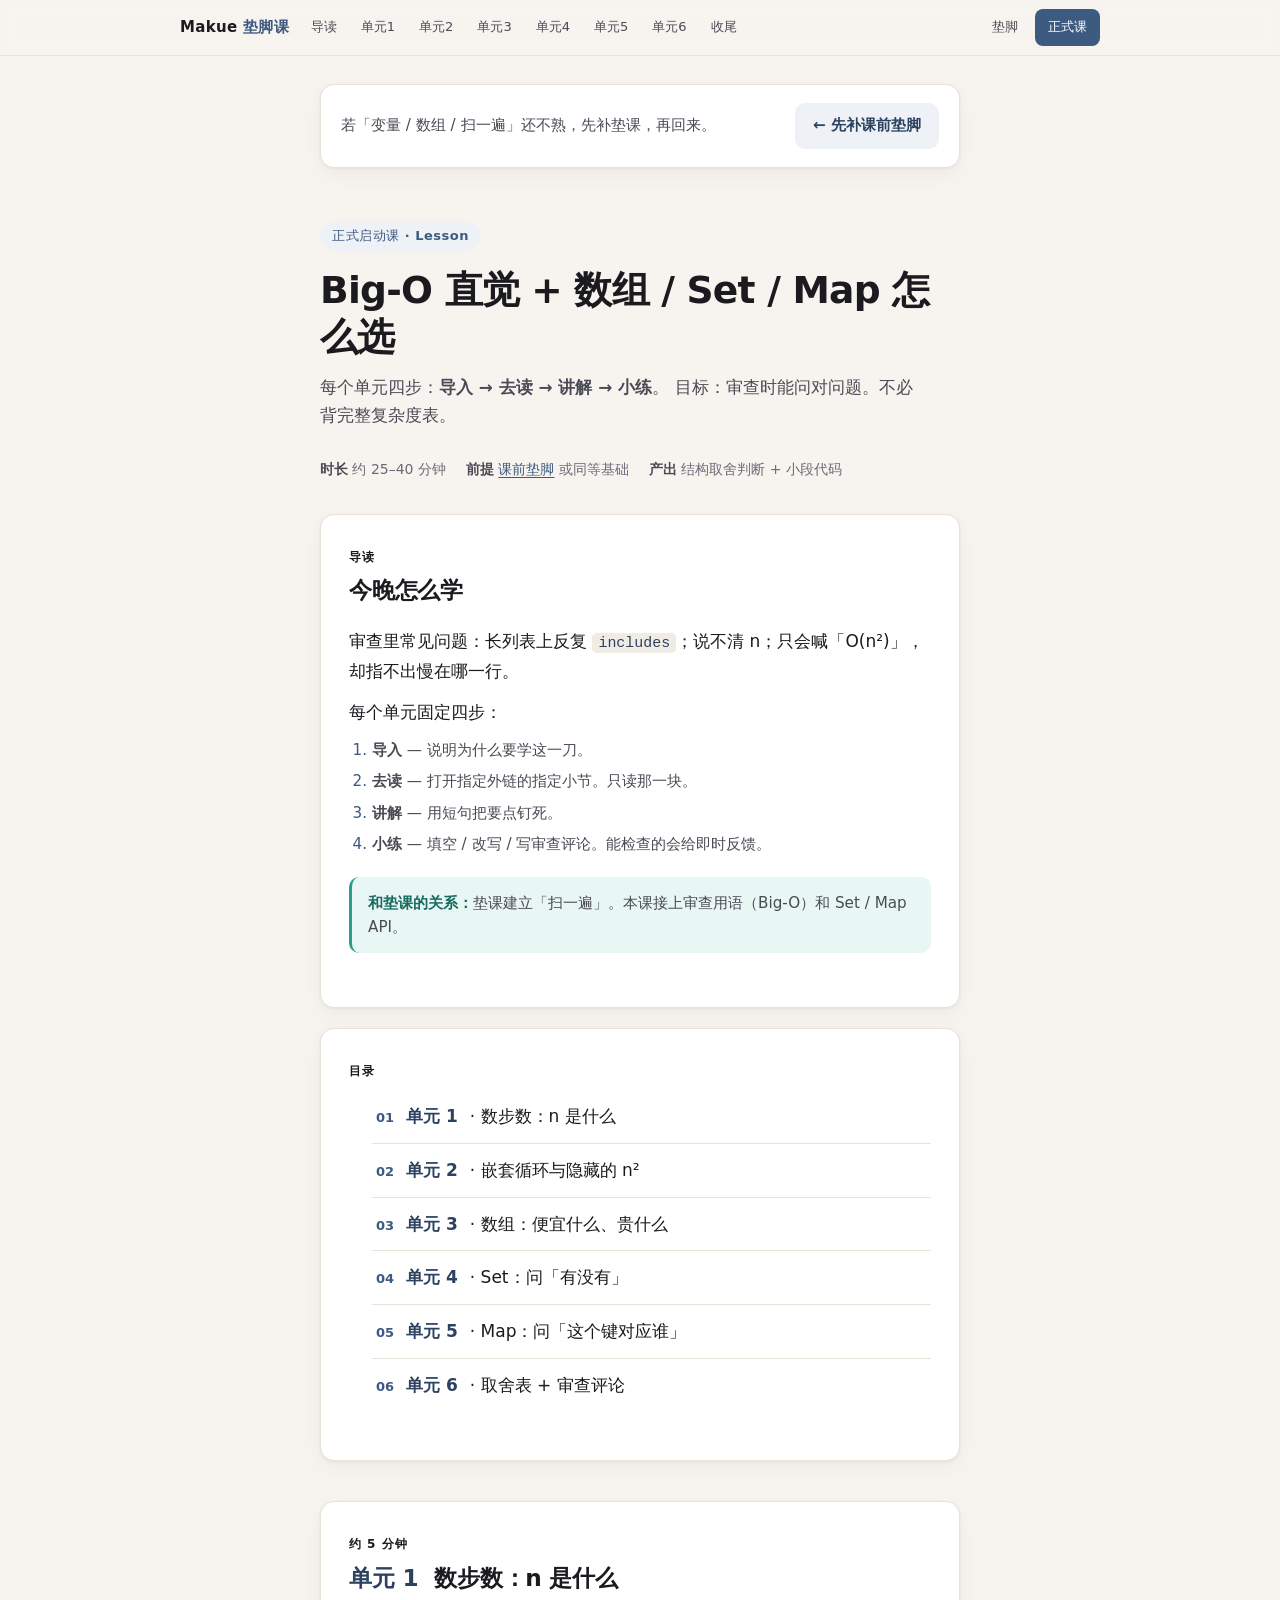
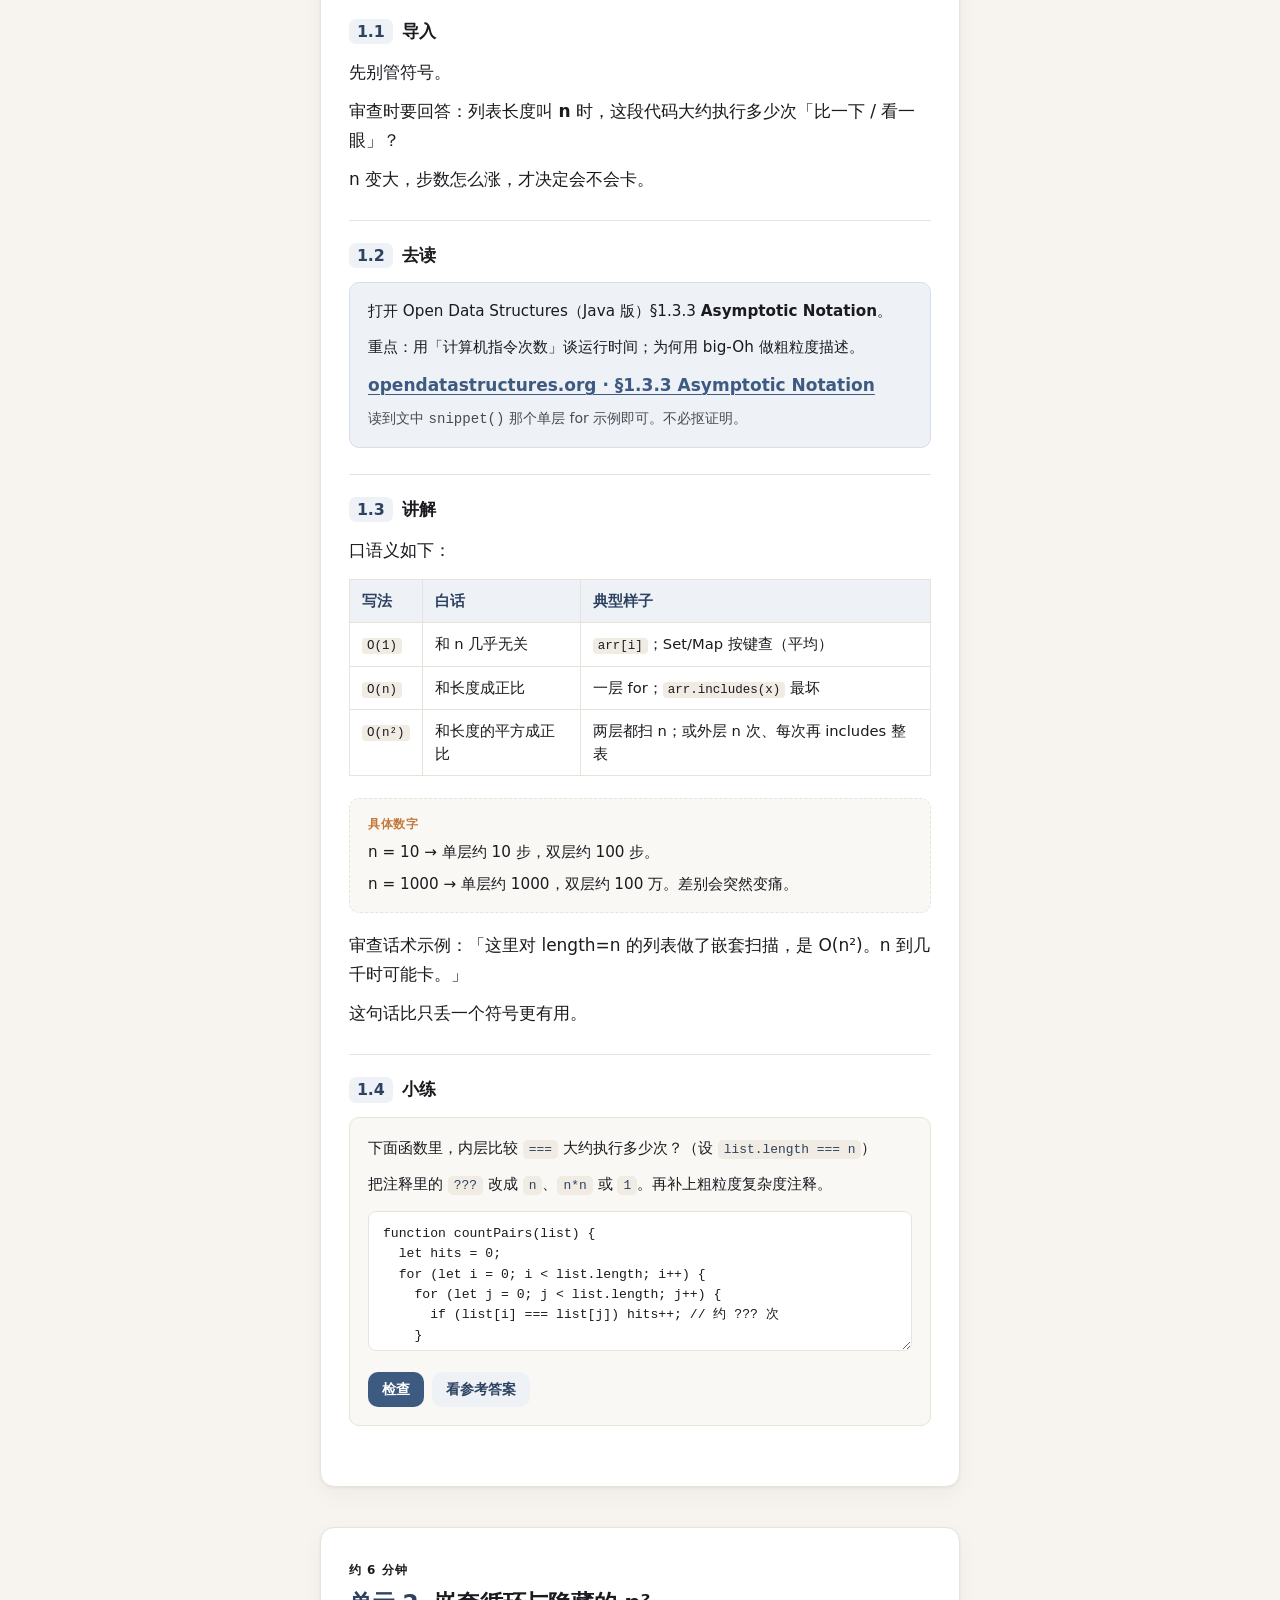
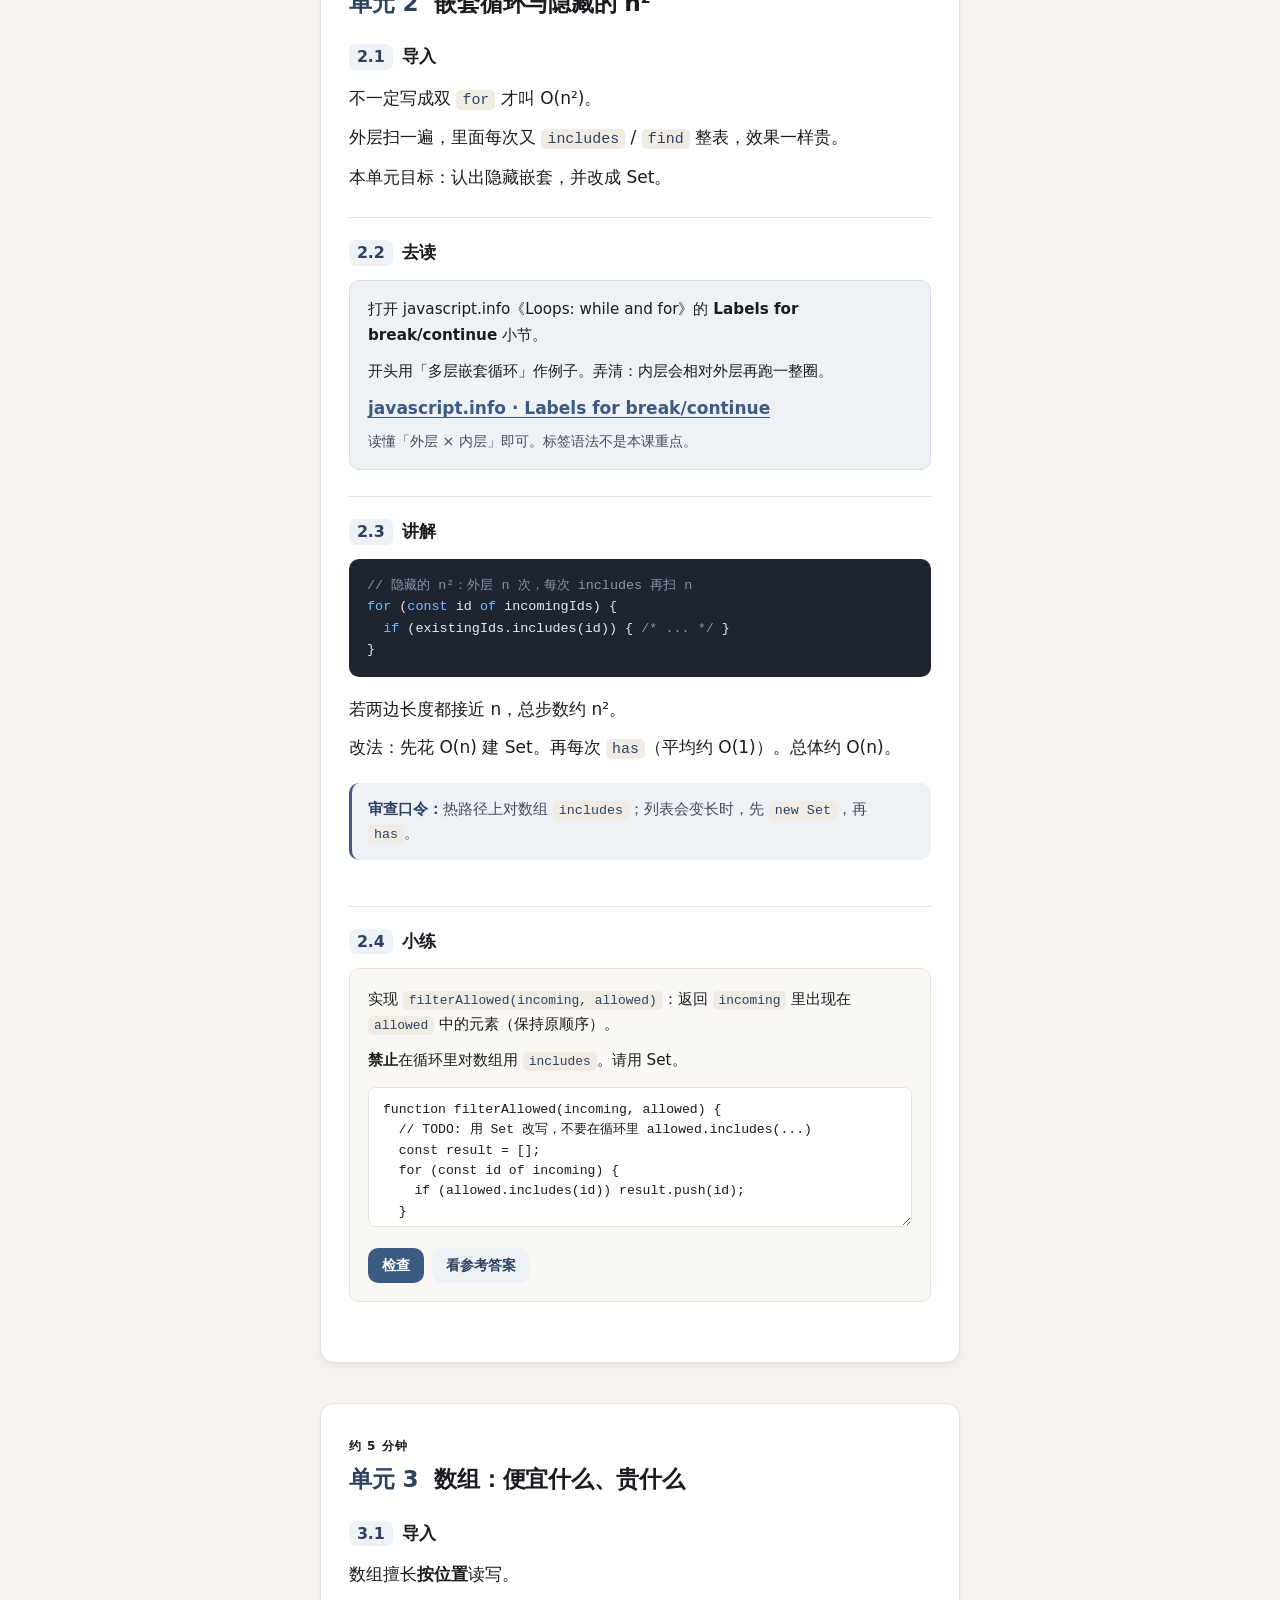
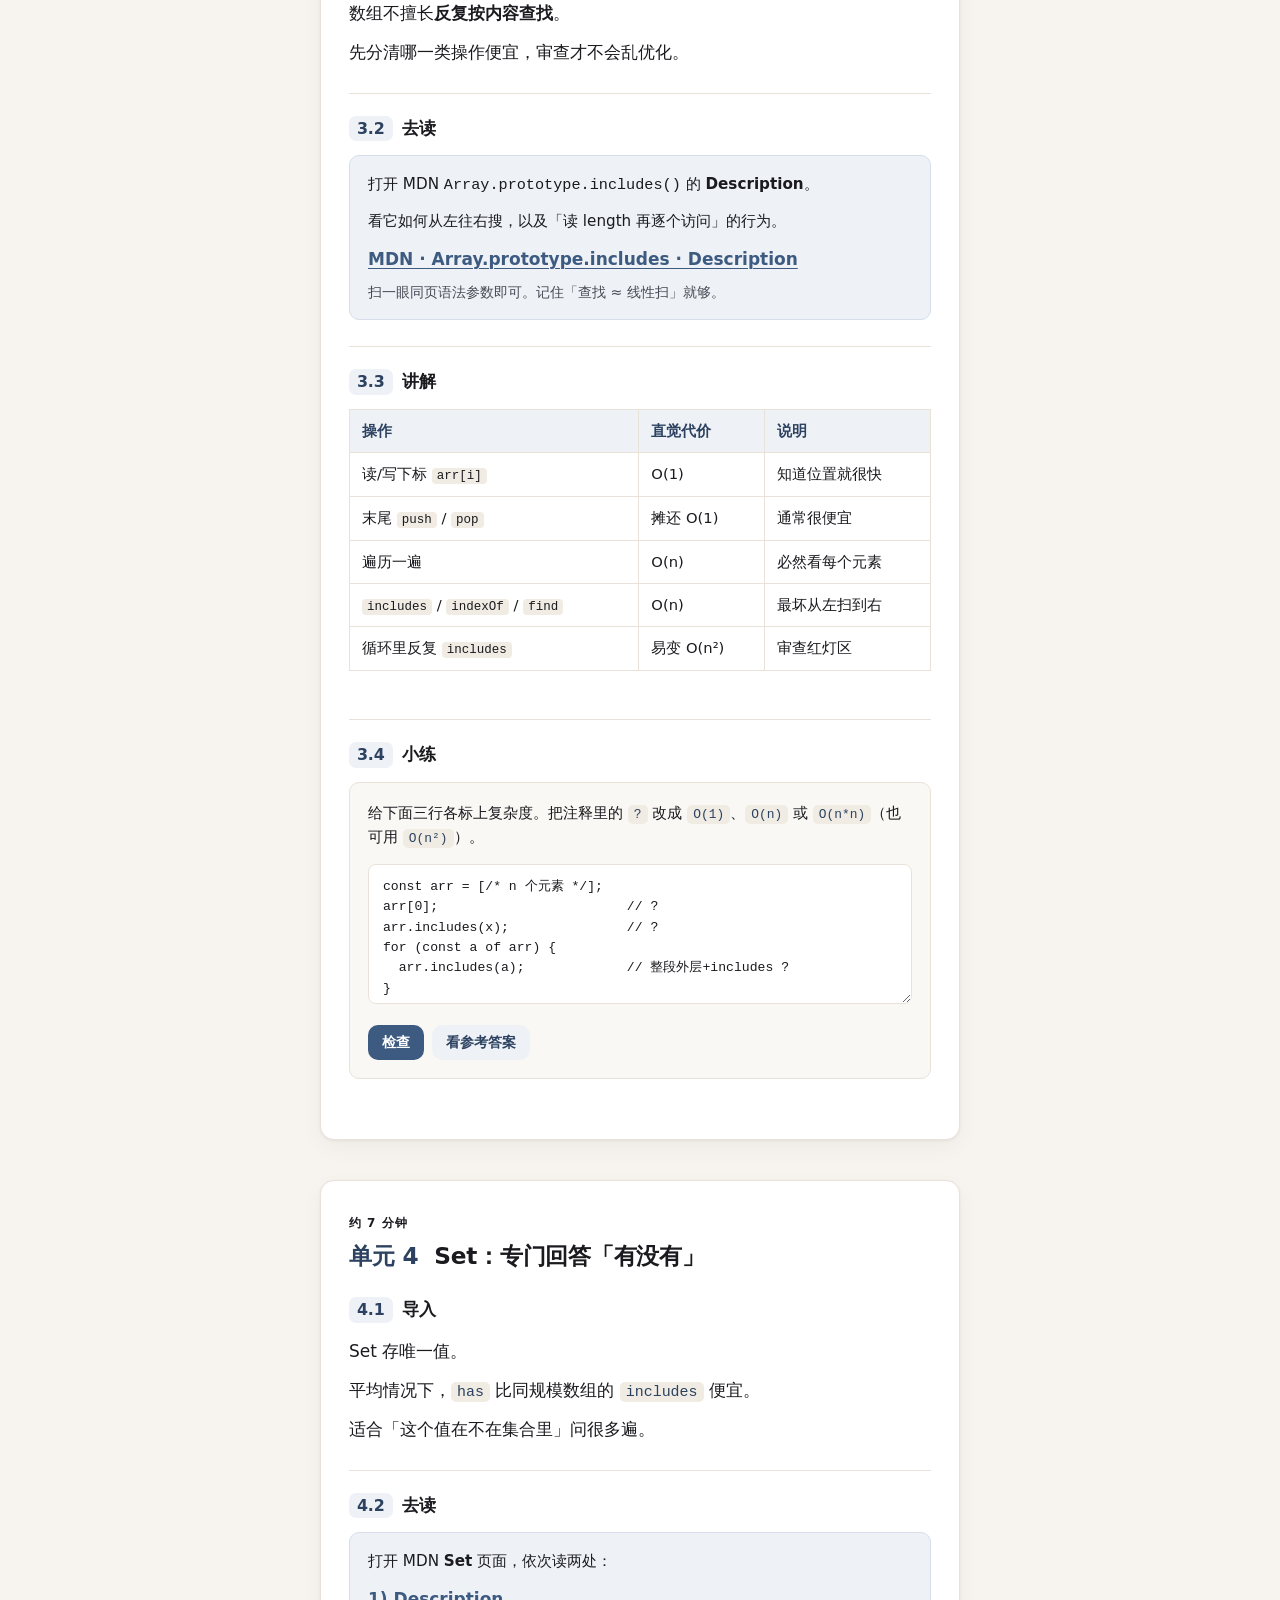
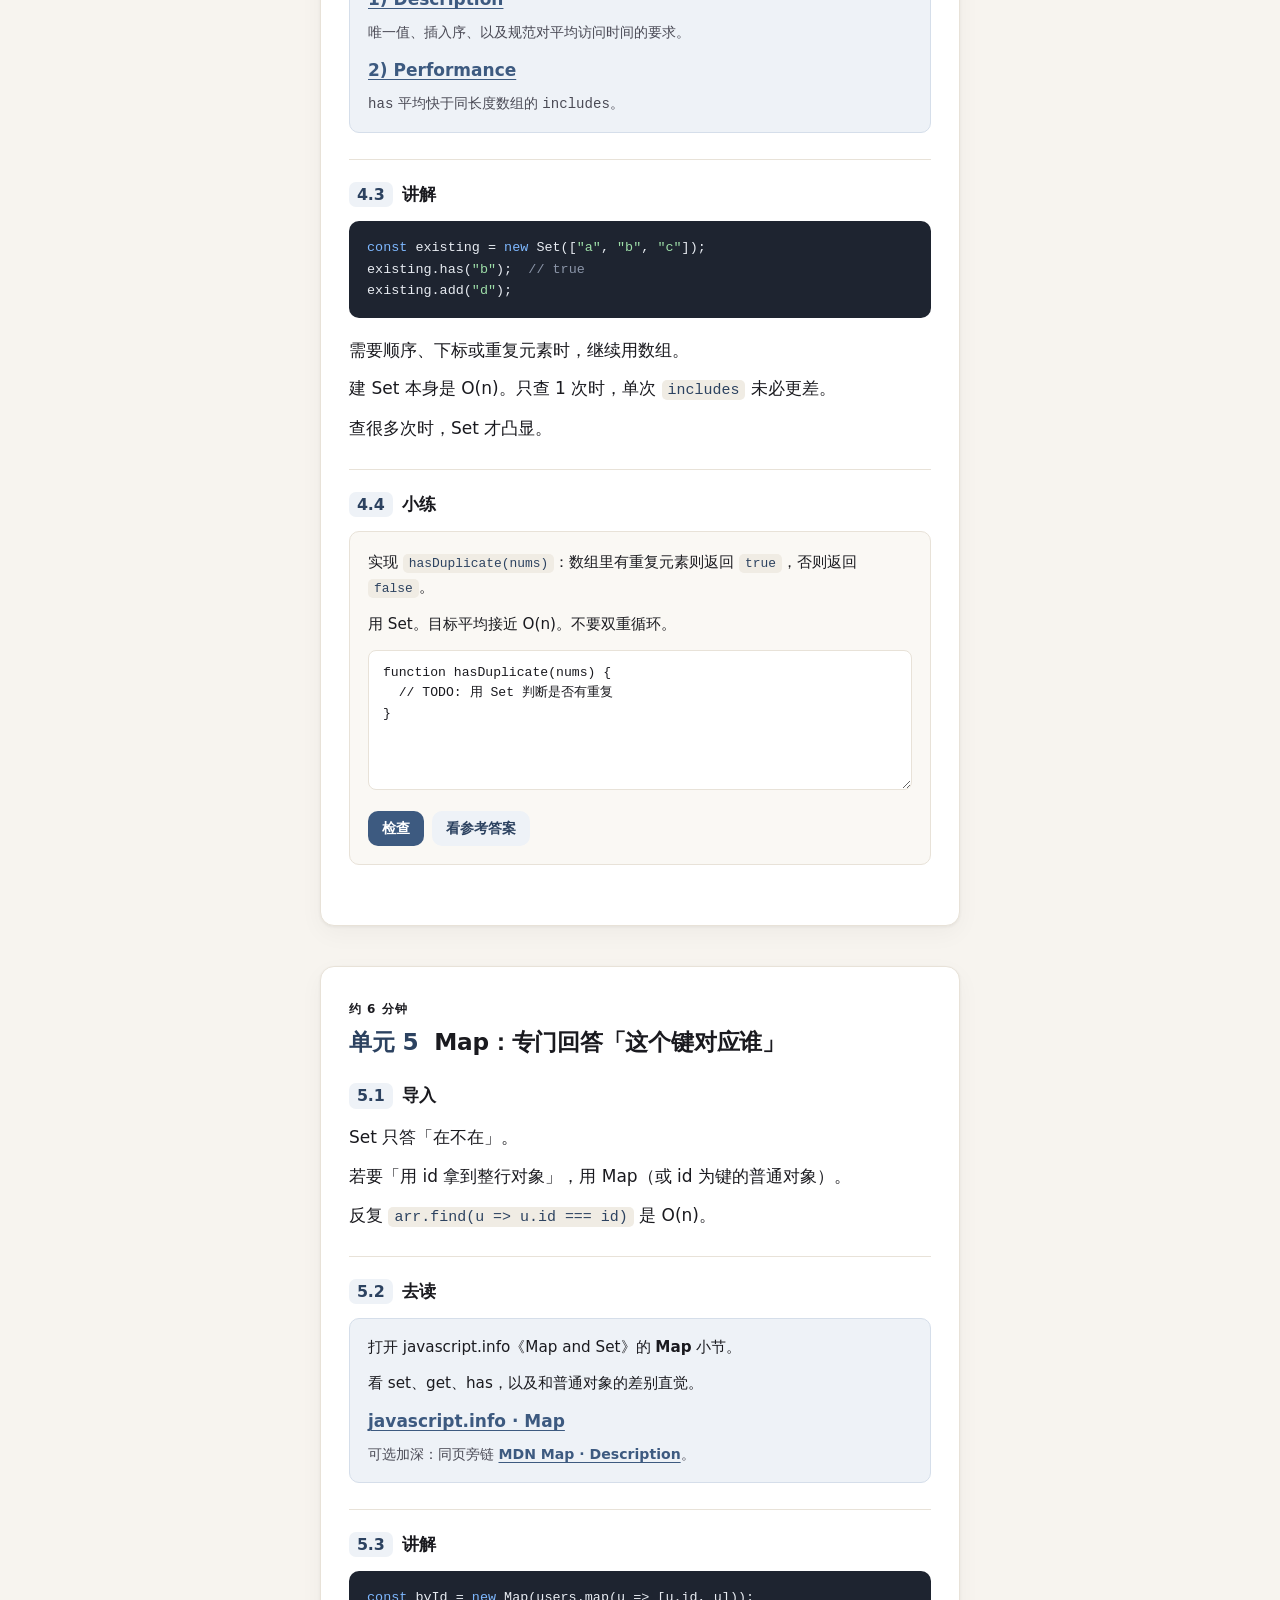
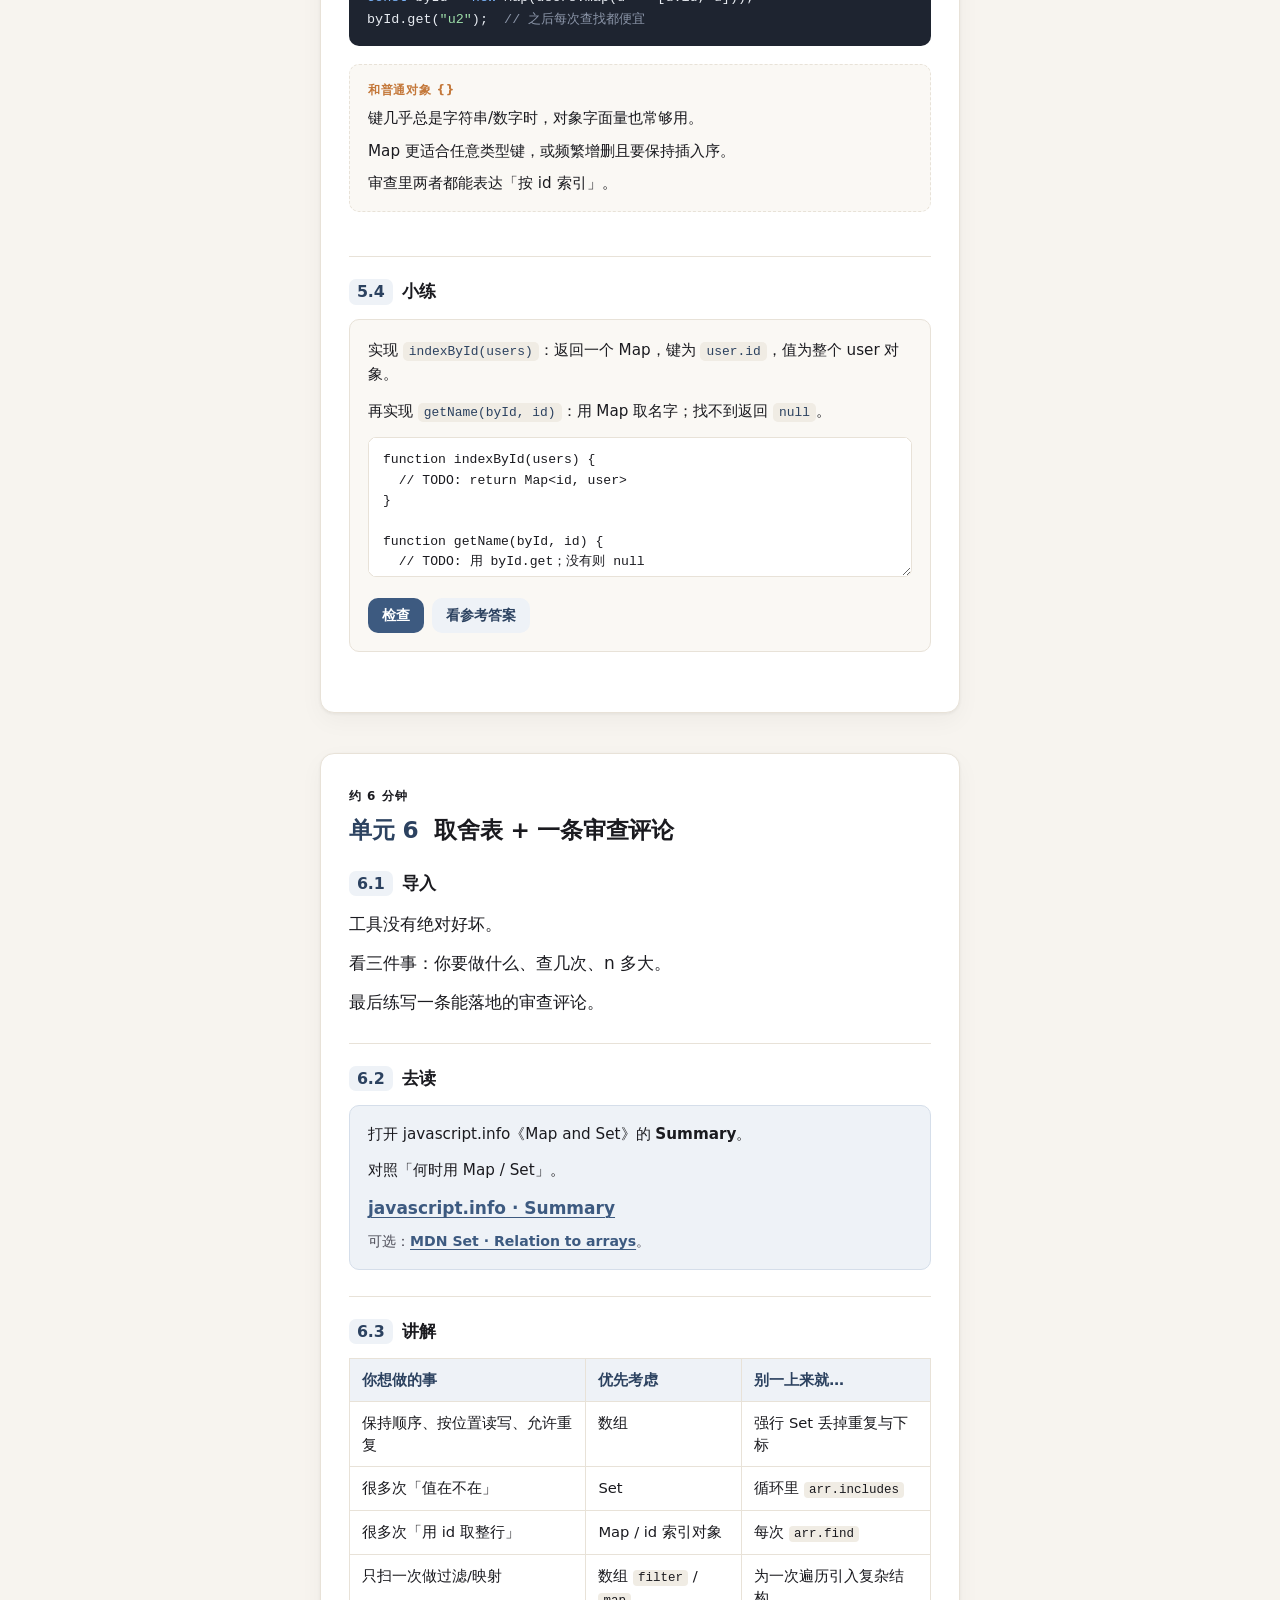
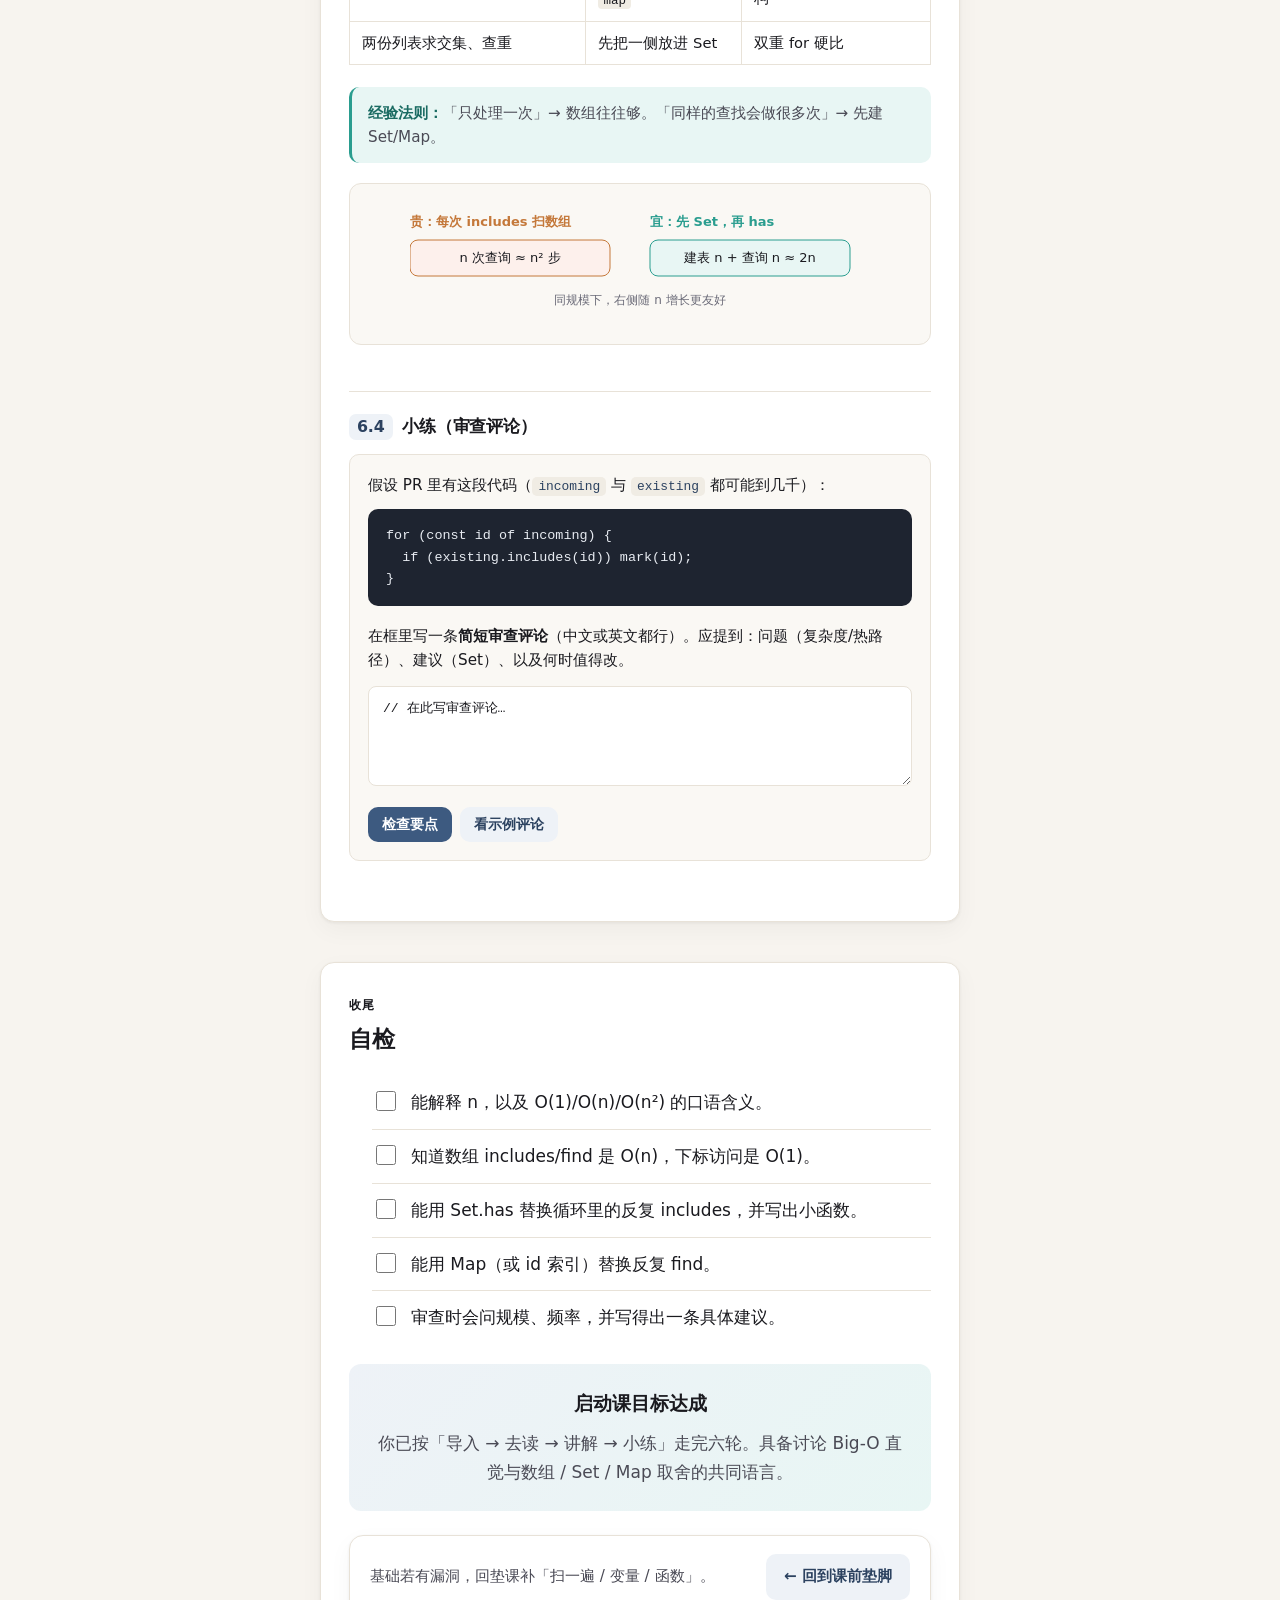
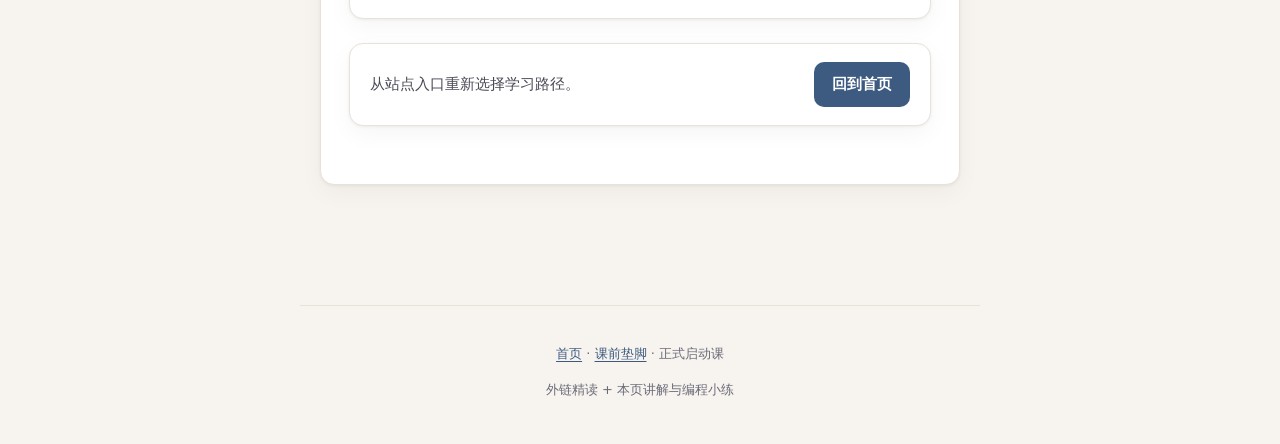
==== commit a7132db7: "Improve lesson hierarchy, spacing, and concise explanations Number units/steps (1.1 导入 … 1.4 小练), ti" ====
--- a/lesson.html
+++ b/lesson.html
@@ -13,12 +13,12 @@
       <a class="nav-brand" href="index.html">Makue <span>垫脚课</span></a>
       <ul class="nav-links">
         <li><a href="#intro">导读</a></li>
-        <li><a href="#c1">步数</a></li>
-        <li><a href="#c2">嵌套</a></li>
-        <li><a href="#c3">数组</a></li>
-        <li><a href="#c4">Set</a></li>
-        <li><a href="#c5">Map</a></li>
-        <li><a href="#c6">取舍</a></li>
+        <li><a href="#c1">单元1</a></li>
+        <li><a href="#c2">单元2</a></li>
+        <li><a href="#c3">单元3</a></li>
+        <li><a href="#c4">单元4</a></li>
+        <li><a href="#c5">单元5</a></li>
+        <li><a href="#c6">单元6</a></li>
         <li><a href="#wrap">收尾</a></li>
       </ul>
       <div class="nav-pages">
@@ -28,81 +28,84 @@
     </div>
   </nav>
 
-  <main class="wrap">
-    <div class="cross-cta" style="margin-top:28px">
-      <p>若「变量 / 数组 / 扫一遍」还不熟，建议先补垫课，再回来。</p>
+  <main class="wrap lesson-page">
+    <div class="cross-cta lesson-top-cta">
+      <p>若「变量 / 数组 / 扫一遍」还不熟，先补垫课，再回来。</p>
       <a class="btn btn-ghost" href="prep.html">← 先补课前垫脚</a>
     </div>
 
-    <header class="hero" style="padding-top:24px">
+    <header class="hero lesson-hero">
       <div class="hero-badge">正式启动课 · Lesson</div>
       <h1>Big-O 直觉 + 数组 / Set / Map 怎么选</h1>
       <p class="hero-lead">
-        按<strong>教师带练</strong>节奏：每个单元都是「导入 → 精读外链一小节 → 中文讲解 → 写一小段代码」。
-        目标是审查时能问对问题，不是背完整复杂度表。
+        每个单元四步：<strong>导入 → 去读 → 讲解 → 小练</strong>。
+        目标：审查时能问对问题。不必背完整复杂度表。
       </p>
       <div class="hero-meta">
         <span><strong>时长</strong> 约 25–40 分钟</span>
         <span><strong>前提</strong> <a href="prep.html">课前垫脚</a> 或同等基础</span>
-        <span><strong>产出</strong> 能写结构取舍判断 + 小片段代码</span>
+        <span><strong>产出</strong> 结构取舍判断 + 小段代码</span>
       </div>
     </header>
 
     <!-- intro -->
     <section class="chapter" id="intro">
       <div class="card how-to-learn">
-        <div class="chapter-num">怎么学</div>
-        <h2>今晚的循环</h2>
-        <p>审查里常出现：长列表上反复 <code class="inline">includes</code>、说不清 n、只会喊「O(n²)」却指不出慢在哪一行。</p>
+        <p class="unit-kicker">导读</p>
+        <h2 class="unit-title">今晚怎么学</h2>
+        <p>审查里常见问题：长列表上反复 <code class="inline">includes</code>；说不清 n；只会喊「O(n²)」，却指不出慢在哪一行。</p>
         <p>每个单元固定四步：</p>
-        <ol>
-          <li><strong>A 导入</strong> — 为什么要学这一刀。</li>
-          <li><strong>B 精读</strong> — 打开指定外链的<strong>指定小节</strong>（已核实可访问），只读那一块。</li>
-          <li><strong>C 讲解</strong> — 用白话中文把要点钉死。</li>
-          <li><strong>D 编程小练</strong> — 填空 / 改写 / 写审查评论；能检查的会给你即时反馈。</li>
+        <ol class="step-overview">
+          <li><strong>导入</strong> — 说明为什么要学这一刀。</li>
+          <li><strong>去读</strong> — 打开指定外链的指定小节。只读那一块。</li>
+          <li><strong>讲解</strong> — 用短句把要点钉死。</li>
+          <li><strong>小练</strong> — 填空 / 改写 / 写审查评论。能检查的会给即时反馈。</li>
         </ol>
         <div class="callout teal">
-          <strong>和垫课的关系：</strong>垫课建立「扫一遍」；本课接上审查用语（Big-O）和 Set / Map API。
-        </div>
-      </div>
-
-      <nav class="card toc" aria-label="单元目录" style="margin-top:16px">
-        <p class="chapter-num">目录</p>
+          <strong>和垫课的关系：</strong>垫课建立「扫一遍」。本课接上审查用语（Big-O）和 Set / Map API。
+        </div>
+      </div>
+
+      <nav class="card toc" aria-label="单元目录">
+        <p class="unit-kicker">目录</p>
         <ol class="toc-list">
-          <li><a href="#c1">数步数：n 是什么</a></li>
-          <li><a href="#c2">嵌套循环与隐藏的 n²</a></li>
-          <li><a href="#c3">数组：便宜什么、贵什么</a></li>
-          <li><a href="#c4">Set：问「有没有」</a></li>
-          <li><a href="#c5">Map：问「这个键对应谁」</a></li>
-          <li><a href="#c6">取舍表 + 审查评论</a></li>
+          <li><a href="#c1"><strong>单元 1</strong> · 数步数：n 是什么</a></li>
+          <li><a href="#c2"><strong>单元 2</strong> · 嵌套循环与隐藏的 n²</a></li>
+          <li><a href="#c3"><strong>单元 3</strong> · 数组：便宜什么、贵什么</a></li>
+          <li><a href="#c4"><strong>单元 4</strong> · Set：问「有没有」</a></li>
+          <li><a href="#c5"><strong>单元 5</strong> · Map：问「这个键对应谁」</a></li>
+          <li><a href="#c6"><strong>单元 6</strong> · 取舍表 + 审查评论</a></li>
         </ol>
       </nav>
     </section>
 
-    <!-- ========== CYCLE 1 ========== -->
-    <section class="chapter" id="c1">
+    <!-- ========== UNIT 1 ========== -->
+    <section class="chapter unit" id="c1">
       <div class="card">
-        <div class="chapter-num">单元 01 · 约 5 分钟</div>
-        <h2>数步数：n 是什么</h2>
+        <p class="unit-kicker">约 5 分钟</p>
+        <h2 class="unit-title"><span class="unit-num">单元 1</span> 数步数：n 是什么</h2>
 
         <div class="cycle-flow">
           <div class="cycle-step">
-            <div class="step-badge"><span class="step-letter">A</span> 导入</div>
-            <p>先别管符号。审查时真正要回答的是：<strong>列表长度叫 n 时，这段代码大约执行多少次「比一下 / 看一眼」？</strong> n 变大，步数怎么涨，才决定会不会卡。</p>
-          </div>
-
-          <div class="cycle-step">
-            <div class="step-badge teal"><span class="step-letter">B</span> 精读（外链）</div>
+            <h3 class="step-title"><span class="step-num">1.1</span> 导入</h3>
+            <p>先别管符号。</p>
+            <p>审查时要回答：列表长度叫 <strong>n</strong> 时，这段代码大约执行多少次「比一下 / 看一眼」？</p>
+            <p>n 变大，步数怎么涨，才决定会不会卡。</p>
+          </div>
+
+          <div class="cycle-step">
+            <h3 class="step-title"><span class="step-num">1.2</span> 去读</h3>
             <div class="read-box">
-              <p>打开 Open Data Structures（Java 版）§1.3.3 <strong>Asymptotic Notation</strong>。重点看：用「计算机指令次数」谈运行时间、以及为何用 big-Oh 粗粒度描述。</p>
+              <p>打开 Open Data Structures（Java 版）§1.3.3 <strong>Asymptotic Notation</strong>。</p>
+              <p>重点：用「计算机指令次数」谈运行时间；为何用 big-Oh 做粗粒度描述。</p>
               <a href="https://opendatastructures.org/ods-java/1_3_Mathematical_Background.html#SECTION00433000000000000000" target="_blank" rel="noopener">opendatastructures.org · §1.3.3 Asymptotic Notation</a>
-              <span class="read-target">读到文中 <code>snippet()</code> 那个单层 for 示例即可，不必抠证明细节。</span>
-            </div>
-          </div>
-
-          <div class="cycle-step">
-            <div class="step-badge"><span class="step-letter">C</span> 讲解</div>
-            <p>口语义：</p>
+              <span class="read-target">读到文中 <code>snippet()</code> 那个单层 for 示例即可。不必抠证明。</span>
+            </div>
+          </div>
+
+          <div class="cycle-step">
+            <h3 class="step-title"><span class="step-num">1.3</span> 讲解</h3>
+            <p>口语义如下：</p>
             <table class="compare-table">
               <thead>
                 <tr><th>写法</th><th>白话</th><th>典型样子</th></tr>
@@ -127,18 +130,21 @@
             </table>
             <div class="analogy">
               <div class="analogy-label">具体数字</div>
-              n = 10 → 单层约 10 步，双层约 100 步。<br />
-              n = 1000 → 单层约 1000，双层约 100 万。差别会突然变痛。
-            </div>
-            <p>审查话术：「这里对 length=n 的列表做了嵌套扫描，是 O(n²）。n 到几千时可能卡。」——比只丢一个符号有用。</p>
-          </div>
-
-          <div class="cycle-step">
-            <div class="step-badge warn"><span class="step-letter">D</span> 编程小练</div>
+              <p>n = 10 → 单层约 10 步，双层约 100 步。</p>
+              <p>n = 1000 → 单层约 1000，双层约 100 万。差别会突然变痛。</p>
+            </div>
+            <p>审查话术示例：「这里对 length=n 的列表做了嵌套扫描，是 O(n²)。n 到几千时可能卡。」</p>
+            <p>这句话比只丢一个符号更有用。</p>
+          </div>
+
+          <div class="cycle-step">
+            <h3 class="step-title"><span class="step-num">1.4</span> 小练</h3>
             <div class="drill" data-drill="count-steps">
               <p class="drill-prompt">
                 下面函数里，内层比较 <code class="inline">===</code> 大约执行多少次？（设 <code class="inline">list.length === n</code>）
-                在注释处把 <code class="inline">???</code> 改成 <code class="inline">n</code>、<code class="inline">n*n</code> 或 <code class="inline">1</code>，并补上粗粒度复杂度注释。
+              </p>
+              <p class="drill-prompt">
+                把注释里的 <code class="inline">???</code> 改成 <code class="inline">n</code>、<code class="inline">n*n</code> 或 <code class="inline">1</code>。再补上粗粒度复杂度注释。
               </p>
               <textarea class="code-input" spellcheck="false" aria-label="练习代码">function countPairs(list) {
   let hits = 0;
@@ -174,45 +180,51 @@
       </div>
     </section>
 
-    <!-- ========== CYCLE 2 ========== -->
-    <section class="chapter" id="c2">
+    <!-- ========== UNIT 2 ========== -->
+    <section class="chapter unit" id="c2">
       <div class="card">
-        <div class="chapter-num">单元 02 · 约 6 分钟</div>
-        <h2>嵌套循环与隐藏的 n²</h2>
+        <p class="unit-kicker">约 6 分钟</p>
+        <h2 class="unit-title"><span class="unit-num">单元 2</span> 嵌套循环与隐藏的 n²</h2>
 
         <div class="cycle-flow">
           <div class="cycle-step">
-            <div class="step-badge"><span class="step-letter">A</span> 导入</div>
-            <p>不一定写成双 <code class="inline">for</code> 才叫 O(n²)。外层扫一遍，里面每次又 <code class="inline">includes</code> / <code class="inline">find</code> 整表，效果一样贵。这一单元练：<strong>认出隐藏嵌套，并改成 Set</strong>。</p>
-          </div>
-
-          <div class="cycle-step">
-            <div class="step-badge teal"><span class="step-letter">B</span> 精读（外链）</div>
+            <h3 class="step-title"><span class="step-num">2.1</span> 导入</h3>
+            <p>不一定写成双 <code class="inline">for</code> 才叫 O(n²)。</p>
+            <p>外层扫一遍，里面每次又 <code class="inline">includes</code> / <code class="inline">find</code> 整表，效果一样贵。</p>
+            <p>本单元目标：认出隐藏嵌套，并改成 Set。</p>
+          </div>
+
+          <div class="cycle-step">
+            <h3 class="step-title"><span class="step-num">2.2</span> 去读</h3>
             <div class="read-box">
-              <p>打开 javascript.info《Loops: while and for》的 <strong>Labels for break/continue</strong> 小节——开头用「多层嵌套循环」作例子。弄清：内层循环会相对外层再跑一整圈。</p>
+              <p>打开 javascript.info《Loops: while and for》的 <strong>Labels for break/continue</strong> 小节。</p>
+              <p>开头用「多层嵌套循环」作例子。弄清：内层会相对外层再跑一整圈。</p>
               <a href="https://javascript.info/while-for#labels-for-break-continue" target="_blank" rel="noopener">javascript.info · Labels for break/continue</a>
-              <span class="read-target">读懂「外层 × 内层」的心智即可；标签语法本身不是本课重点。</span>
-            </div>
-          </div>
-
-          <div class="cycle-step">
-            <div class="step-badge"><span class="step-letter">C</span> 讲解</div>
+              <span class="read-target">读懂「外层 × 内层」即可。标签语法不是本课重点。</span>
+            </div>
+          </div>
+
+          <div class="cycle-step">
+            <h3 class="step-title"><span class="step-num">2.3</span> 讲解</h3>
             <pre class="code"><span class="cmt">// 隐藏的 n²：外层 n 次，每次 includes 再扫 n</span>
 <span class="kw">for</span> (<span class="kw">const</span> id <span class="kw">of</span> incomingIds) {
   <span class="kw">if</span> (existingIds.includes(id)) { <span class="cmt">/* ... */</span> }
 }</pre>
-            <p>若两边长度都接近 n，总步数约 n²。改法：先花 O(n) 建 Set，再每次 <code class="inline">has</code>（平均约 O(1)），总体约 O(n)。</p>
+            <p>若两边长度都接近 n，总步数约 n²。</p>
+            <p>改法：先花 O(n) 建 Set。再每次 <code class="inline">has</code>（平均约 O(1)）。总体约 O(n)。</p>
             <div class="callout">
-              <strong>审查口令：</strong>「热路径上对数组 includes；列表会变长时，先 <code class="inline">new Set</code> 再 <code class="inline">has</code>。」
-            </div>
-          </div>
-
-          <div class="cycle-step">
-            <div class="step-badge warn"><span class="step-letter">D</span> 编程小练</div>
+              <strong>审查口令：</strong>热路径上对数组 <code class="inline">includes</code>；列表会变长时，先 <code class="inline">new Set</code>，再 <code class="inline">has</code>。
+            </div>
+          </div>
+
+          <div class="cycle-step">
+            <h3 class="step-title"><span class="step-num">2.4</span> 小练</h3>
             <div class="drill" data-drill="rewrite-set">
               <p class="drill-prompt">
                 实现 <code class="inline">filterAllowed(incoming, allowed)</code>：返回 <code class="inline">incoming</code> 里出现在 <code class="inline">allowed</code> 中的元素（保持原顺序）。
-                <strong>禁止</strong>在循环里对数组用 <code class="inline">includes</code>；请用 Set。
+              </p>
+              <p class="drill-prompt">
+                <strong>禁止</strong>在循环里对数组用 <code class="inline">includes</code>。请用 Set。
               </p>
               <textarea class="code-input" spellcheck="false" aria-label="练习代码">function filterAllowed(incoming, allowed) {
   // TODO: 用 Set 改写，不要在循环里 allowed.includes(...)
@@ -244,29 +256,32 @@
       </div>
     </section>
 
-    <!-- ========== CYCLE 3 ========== -->
-    <section class="chapter" id="c3">
+    <!-- ========== UNIT 3 ========== -->
+    <section class="chapter unit" id="c3">
       <div class="card">
-        <div class="chapter-num">单元 03 · 约 5 分钟</div>
-        <h2>数组：便宜什么、贵什么</h2>
+        <p class="unit-kicker">约 5 分钟</p>
+        <h2 class="unit-title"><span class="unit-num">单元 3</span> 数组：便宜什么、贵什么</h2>
 
         <div class="cycle-flow">
           <div class="cycle-step">
-            <div class="step-badge"><span class="step-letter">A</span> 导入</div>
-            <p>数组擅长<strong>按位置</strong>读写，不擅长<strong>反复按内容查找</strong>。搞清哪一类操作便宜，审查才不会乱优化。</p>
-          </div>
-
-          <div class="cycle-step">
-            <div class="step-badge teal"><span class="step-letter">B</span> 精读（外链）</div>
+            <h3 class="step-title"><span class="step-num">3.1</span> 导入</h3>
+            <p>数组擅长<strong>按位置</strong>读写。</p>
+            <p>数组不擅长<strong>反复按内容查找</strong>。</p>
+            <p>先分清哪一类操作便宜，审查才不会乱优化。</p>
+          </div>
+
+          <div class="cycle-step">
+            <h3 class="step-title"><span class="step-num">3.2</span> 去读</h3>
             <div class="read-box">
-              <p>打开 MDN <code>Array.prototype.includes()</code> 的 <strong>Description</strong>：它如何从左往右搜、以及「读 length 再逐个访问」的行为。</p>
+              <p>打开 MDN <code>Array.prototype.includes()</code> 的 <strong>Description</strong>。</p>
+              <p>看它如何从左往右搜，以及「读 length 再逐个访问」的行为。</p>
               <a href="https://developer.mozilla.org/en-US/docs/Web/JavaScript/Reference/Global_Objects/Array/includes#description" target="_blank" rel="noopener">MDN · Array.prototype.includes · Description</a>
-              <span class="read-target">顺带扫一眼同页的语法参数即可；记住「查找 ≈ 线性扫」就够。</span>
-            </div>
-          </div>
-
-          <div class="cycle-step">
-            <div class="step-badge"><span class="step-letter">C</span> 讲解</div>
+              <span class="read-target">扫一眼同页语法参数即可。记住「查找 ≈ 线性扫」就够。</span>
+            </div>
+          </div>
+
+          <div class="cycle-step">
+            <h3 class="step-title"><span class="step-num">3.3</span> 讲解</h3>
             <table class="compare-table">
               <thead>
                 <tr><th>操作</th><th>直觉代价</th><th>说明</th></tr>
@@ -302,10 +317,10 @@
           </div>
 
           <div class="cycle-step">
-            <div class="step-badge warn"><span class="step-letter">D</span> 编程小练</div>
+            <h3 class="step-title"><span class="step-num">3.4</span> 小练</h3>
             <div class="drill" data-drill="array-costs">
               <p class="drill-prompt">
-                给下面三行各标上复杂度：把注释里的 <code class="inline">?</code> 改成 <code class="inline">O(1)</code>、<code class="inline">O(n)</code> 或 <code class="inline">O(n*n)</code>（也可用 <code class="inline">O(n²)</code>）。
+                给下面三行各标上复杂度。把注释里的 <code class="inline">?</code> 改成 <code class="inline">O(1)</code>、<code class="inline">O(n)</code> 或 <code class="inline">O(n*n)</code>（也可用 <code class="inline">O(n²)</code>）。
               </p>
               <textarea class="code-input" spellcheck="false" aria-label="练习代码">const arr = [/* n 个元素 */];
 arr[0];                        // ?
@@ -333,43 +348,49 @@
       </div>
     </section>
 
-    <!-- ========== CYCLE 4 ========== -->
-    <section class="chapter" id="c4">
+    <!-- ========== UNIT 4 ========== -->
+    <section class="chapter unit" id="c4">
       <div class="card">
-        <div class="chapter-num">单元 04 · 约 7 分钟</div>
-        <h2>Set：专门回答「有没有」</h2>
+        <p class="unit-kicker">约 7 分钟</p>
+        <h2 class="unit-title"><span class="unit-num">单元 4</span> Set：专门回答「有没有」</h2>
 
         <div class="cycle-flow">
           <div class="cycle-step">
-            <div class="step-badge"><span class="step-letter">A</span> 导入</div>
-            <p>Set 存唯一值。平均情况下 <code class="inline">has</code> 比同规模数组的 <code class="inline">includes</code> 便宜——规范要求平均访问亚线性。适合「这个值在不在集合里」问很多遍。</p>
-          </div>
-
-          <div class="cycle-step">
-            <div class="step-badge teal"><span class="step-letter">B</span> 精读（外链）</div>
+            <h3 class="step-title"><span class="step-num">4.1</span> 导入</h3>
+            <p>Set 存唯一值。</p>
+            <p>平均情况下，<code class="inline">has</code> 比同规模数组的 <code class="inline">includes</code> 便宜。</p>
+            <p>适合「这个值在不在集合里」问很多遍。</p>
+          </div>
+
+          <div class="cycle-step">
+            <h3 class="step-title"><span class="step-num">4.2</span> 去读</h3>
             <div class="read-box">
-              <p>打开 MDN <strong>Set</strong> 页面，依次读：</p>
+              <p>打开 MDN <strong>Set</strong> 页面，依次读两处：</p>
               <a href="https://developer.mozilla.org/en-US/docs/Web/JavaScript/Reference/Global_Objects/Set#description" target="_blank" rel="noopener">1) Description</a>
               <span class="read-target">唯一值、插入序、以及规范对平均访问时间的要求。</span>
-              <a href="https://developer.mozilla.org/en-US/docs/Web/JavaScript/Reference/Global_Objects/Set#performance" target="_blank" rel="noopener" style="display:block;margin-top:10px">2) Performance</a>
+              <a href="https://developer.mozilla.org/en-US/docs/Web/JavaScript/Reference/Global_Objects/Set#performance" target="_blank" rel="noopener" class="read-link-gap">2) Performance</a>
               <span class="read-target"><code>has</code> 平均快于同长度数组的 <code>includes</code>。</span>
             </div>
           </div>
 
           <div class="cycle-step">
-            <div class="step-badge"><span class="step-letter">C</span> 讲解</div>
+            <h3 class="step-title"><span class="step-num">4.3</span> 讲解</h3>
             <pre class="code"><span class="kw">const</span> existing = <span class="kw">new</span> Set([<span class="str">"a"</span>, <span class="str">"b"</span>, <span class="str">"c"</span>]);
 existing.has(<span class="str">"b"</span>);  <span class="cmt">// true</span>
 existing.add(<span class="str">"d"</span>);</pre>
-            <p>需要顺序、下标、重复元素时，数组仍然合适。建 Set 本身是 O(n)：只查 1 次时，单次 includes 未必更差；查很多次才凸显 Set。</p>
-          </div>
-
-          <div class="cycle-step">
-            <div class="step-badge warn"><span class="step-letter">D</span> 编程小练</div>
+            <p>需要顺序、下标或重复元素时，继续用数组。</p>
+            <p>建 Set 本身是 O(n)。只查 1 次时，单次 <code class="inline">includes</code> 未必更差。</p>
+            <p>查很多次时，Set 才凸显。</p>
+          </div>
+
+          <div class="cycle-step">
+            <h3 class="step-title"><span class="step-num">4.4</span> 小练</h3>
             <div class="drill" data-drill="has-duplicate">
               <p class="drill-prompt">
-                实现 <code class="inline">hasDuplicate(nums)</code>：若数组里存在重复元素返回 <code class="inline">true</code>，否则 <code class="inline">false</code>。
-                用 Set；目标平均接近 O(n)，不要双重循环。
+                实现 <code class="inline">hasDuplicate(nums)</code>：数组里有重复元素则返回 <code class="inline">true</code>，否则返回 <code class="inline">false</code>。
+              </p>
+              <p class="drill-prompt">
+                用 Set。目标平均接近 O(n)。不要双重循环。
               </p>
               <textarea class="code-input" spellcheck="false" aria-label="练习代码">function hasDuplicate(nums) {
   // TODO: 用 Set 判断是否有重复
@@ -397,43 +418,50 @@
       </div>
     </section>
 
-    <!-- ========== CYCLE 5 ========== -->
-    <section class="chapter" id="c5">
+    <!-- ========== UNIT 5 ========== -->
+    <section class="chapter unit" id="c5">
       <div class="card">
-        <div class="chapter-num">单元 05 · 约 6 分钟</div>
-        <h2>Map：专门回答「这个键对应谁」</h2>
+        <p class="unit-kicker">约 6 分钟</p>
+        <h2 class="unit-title"><span class="unit-num">单元 5</span> Map：专门回答「这个键对应谁」</h2>
 
         <div class="cycle-flow">
           <div class="cycle-step">
-            <div class="step-badge"><span class="step-letter">A</span> 导入</div>
-            <p>Set 只答「在不在」。若要「用 id 拿到整行对象」，用 Map（或 id 为键的普通对象）。反复 <code class="inline">arr.find(u =&gt; u.id === id)</code> 是 O(n)。</p>
-          </div>
-
-          <div class="cycle-step">
-            <div class="step-badge teal"><span class="step-letter">B</span> 精读（外链）</div>
+            <h3 class="step-title"><span class="step-num">5.1</span> 导入</h3>
+            <p>Set 只答「在不在」。</p>
+            <p>若要「用 id 拿到整行对象」，用 Map（或 id 为键的普通对象）。</p>
+            <p>反复 <code class="inline">arr.find(u =&gt; u.id === id)</code> 是 O(n)。</p>
+          </div>
+
+          <div class="cycle-step">
+            <h3 class="step-title"><span class="step-num">5.2</span> 去读</h3>
             <div class="read-box">
-              <p>打开 javascript.info《Map and Set》的 <strong>Map</strong> 小节：创建、get、has、以及和普通对象的差别直觉。</p>
+              <p>打开 javascript.info《Map and Set》的 <strong>Map</strong> 小节。</p>
+              <p>看 set、get、has，以及和普通对象的差别直觉。</p>
               <a href="https://javascript.info/map-set#map" target="_blank" rel="noopener">javascript.info · Map</a>
-              <span class="read-target">可选加深：同页 <a href="https://developer.mozilla.org/en-US/docs/Web/JavaScript/Reference/Global_Objects/Map#description" target="_blank" rel="noopener">MDN Map · Description</a>。</span>
-            </div>
-          </div>
-
-          <div class="cycle-step">
-            <div class="step-badge"><span class="step-letter">C</span> 讲解</div>
+              <span class="read-target">可选加深：同页旁链 <a href="https://developer.mozilla.org/en-US/docs/Web/JavaScript/Reference/Global_Objects/Map#description" target="_blank" rel="noopener">MDN Map · Description</a>。</span>
+            </div>
+          </div>
+
+          <div class="cycle-step">
+            <h3 class="step-title"><span class="step-num">5.3</span> 讲解</h3>
             <pre class="code"><span class="kw">const</span> byId = <span class="kw">new</span> Map(users.map(u =&gt; [u.id, u]));
 byId.get(<span class="str">"u2"</span>);  <span class="cmt">// 之后每次查找都便宜</span></pre>
             <div class="analogy">
               <div class="analogy-label">和普通对象 {}</div>
-              键几乎总是字符串/数字时，对象字面量也常够用。Map 更适合任意类型键、或频繁增删且要保持插入序。审查里两者都能表达「按 id 索引」。
-            </div>
-          </div>
-
-          <div class="cycle-step">
-            <div class="step-badge warn"><span class="step-letter">D</span> 编程小练</div>
+              <p>键几乎总是字符串/数字时，对象字面量也常够用。</p>
+              <p>Map 更适合任意类型键，或频繁增删且要保持插入序。</p>
+              <p>审查里两者都能表达「按 id 索引」。</p>
+            </div>
+          </div>
+
+          <div class="cycle-step">
+            <h3 class="step-title"><span class="step-num">5.4</span> 小练</h3>
             <div class="drill" data-drill="index-by-id">
               <p class="drill-prompt">
                 实现 <code class="inline">indexById(users)</code>：返回一个 Map，键为 <code class="inline">user.id</code>，值为整个 user 对象。
-                再实现 <code class="inline">getName(byId, id)</code>：用 Map 取名字，找不到返回 <code class="inline">null</code>。
+              </p>
+              <p class="drill-prompt">
+                再实现 <code class="inline">getName(byId, id)</code>：用 Map 取名字；找不到返回 <code class="inline">null</code>。
               </p>
               <textarea class="code-input" spellcheck="false" aria-label="练习代码">function indexById(users) {
   // TODO: return Map&lt;id, user&gt;
@@ -464,29 +492,32 @@
       </div>
     </section>
 
-    <!-- ========== CYCLE 6 ========== -->
-    <section class="chapter" id="c6">
+    <!-- ========== UNIT 6 ========== -->
+    <section class="chapter unit" id="c6">
       <div class="card">
-        <div class="chapter-num">单元 06 · 约 6 分钟</div>
-        <h2>取舍表 + 一条审查评论</h2>
+        <p class="unit-kicker">约 6 分钟</p>
+        <h2 class="unit-title"><span class="unit-num">单元 6</span> 取舍表 + 一条审查评论</h2>
 
         <div class="cycle-flow">
           <div class="cycle-step">
-            <div class="step-badge"><span class="step-letter">A</span> 导入</div>
-            <p>工具没有绝对好坏：看<strong>你要做什么</strong>、<strong>查几次</strong>、<strong>n 多大</strong>。最后练写一条能落地的审查评论。</p>
-          </div>
-
-          <div class="cycle-step">
-            <div class="step-badge teal"><span class="step-letter">B</span> 精读（外链）</div>
+            <h3 class="step-title"><span class="step-num">6.1</span> 导入</h3>
+            <p>工具没有绝对好坏。</p>
+            <p>看三件事：你要做什么、查几次、n 多大。</p>
+            <p>最后练写一条能落地的审查评论。</p>
+          </div>
+
+          <div class="cycle-step">
+            <h3 class="step-title"><span class="step-num">6.2</span> 去读</h3>
             <div class="read-box">
-              <p>打开 javascript.info《Map and Set》的 <strong>Summary</strong>，对照「何时用 Map / Set」。</p>
+              <p>打开 javascript.info《Map and Set》的 <strong>Summary</strong>。</p>
+              <p>对照「何时用 Map / Set」。</p>
               <a href="https://javascript.info/map-set#summary" target="_blank" rel="noopener">javascript.info · Summary</a>
               <span class="read-target">可选：<a href="https://developer.mozilla.org/en-US/docs/Web/JavaScript/Reference/Global_Objects/Set#relation_to_arrays" target="_blank" rel="noopener">MDN Set · Relation to arrays</a>。</span>
             </div>
           </div>
 
           <div class="cycle-step">
-            <div class="step-badge"><span class="step-letter">C</span> 讲解</div>
+            <h3 class="step-title"><span class="step-num">6.3</span> 讲解</h3>
             <table class="compare-table">
               <thead>
                 <tr><th>你想做的事</th><th>优先考虑</th><th>别一上来就…</th></tr>
@@ -520,7 +551,7 @@
               </tbody>
             </table>
             <div class="callout teal">
-              <strong>经验法则：</strong>「只处理一次」→ 数组往往够；「同样的查找会做很多次」→ 先建 Set/Map。
+              <strong>经验法则：</strong>「只处理一次」→ 数组往往够。「同样的查找会做很多次」→ 先建 Set/Map。
             </div>
             <figure class="diagram" aria-label="includes 热路径 vs Set">
               <svg width="460" height="120" viewBox="0 0 460 120" role="img">
@@ -537,12 +568,12 @@
           </div>
 
           <div class="cycle-step">
-            <div class="step-badge warn"><span class="step-letter">D</span> 编程小练（审查评论）</div>
+            <h3 class="step-title"><span class="step-num">6.4</span> 小练（审查评论）</h3>
             <div class="drill" data-drill="review-comment">
               <p class="drill-prompt">
                 假设 PR 里有这段代码（<code class="inline">incoming</code> 与 <code class="inline">existing</code> 都可能到几千）：
               </p>
-              <pre class="code" style="margin-top:0">for (const id of incoming) {
+              <pre class="code code-tight">for (const id of incoming) {
   if (existing.includes(id)) mark(id);
 }</pre>
               <p class="drill-prompt">在框里写一条<strong>简短审查评论</strong>（中文或英文都行）。应提到：问题（复杂度/热路径）、建议（Set）、以及何时值得改。</p>
@@ -567,8 +598,8 @@
     <!-- wrap -->
     <section class="chapter" id="wrap">
       <div class="card">
-        <div class="chapter-num">收尾</div>
-        <h2>自检</h2>
+        <p class="unit-kicker">收尾</p>
+        <h2 class="unit-title">自检</h2>
         <ul class="check-list">
           <li>
             <input type="checkbox" id="lc1" />
@@ -594,7 +625,7 @@
 
         <div class="finish-banner">
           <h3>启动课目标达成</h3>
-          <p>你已按「导入→精读→讲解→编程」走完六轮，具备讨论 Big-O 直觉与数组/Set/Map 取舍的共同语言。</p>
+          <p>你已按「导入 → 去读 → 讲解 → 小练」走完六轮。具备讨论 Big-O 直觉与数组 / Set / Map 取舍的共同语言。</p>
         </div>
 
         <div class="cross-cta">
@@ -611,7 +642,7 @@
 
   <footer class="site-footer">
     <p><a href="index.html">首页</a> · <a href="prep.html">课前垫脚</a> · 正式启动课</p>
-    <p style="margin-top:8px">外链精读 + 本页讲解与编程小练</p>
+    <p class="footer-note">外链精读 + 本页讲解与编程小练</p>
   </footer>
   <script src="app.js"></script>
 </body>
--- a/styles.css
+++ b/styles.css
@@ -17,7 +17,7 @@
   --shadow: 0 1px 3px rgba(26, 26, 31, 0.06), 0 8px 24px rgba(26, 26, 31, 0.04);
   --radius: 14px;
   --nav-h: 56px;
-  --max: 720px;
+  --max: 680px;
   --font: "PingFang SC", "Noto Sans SC", "Hiragino Sans GB", "Microsoft YaHei",
     system-ui, -apple-system, sans-serif;
   --mono: "SF Mono", "Fira Code", "JetBrains Mono", ui-monospace, monospace;
@@ -38,7 +38,7 @@
   margin: 0;
   font-family: var(--font);
   font-size: 17px;
-  line-height: 1.75;
+  line-height: 1.7;
   color: var(--ink);
   background: var(--bg);
   -webkit-font-smoothing: antialiased;
@@ -185,7 +185,7 @@
 
 /* ----- sections ----- */
 .chapter {
-  margin-bottom: 28px;
+  margin-bottom: 40px;
 }
 
 .card {
@@ -193,7 +193,7 @@
   border: 1px solid var(--line);
   border-radius: var(--radius);
   box-shadow: var(--shadow);
-  padding: 28px 26px 30px;
+  padding: 32px 28px 34px;
 }
 
 .chapter-num {
@@ -222,8 +222,9 @@
 }
 
 .chapter p {
-  margin: 0 0 14px;
+  margin: 0 0 12px;
   color: var(--ink);
+  max-width: 42em;
 }
 
 .chapter p:last-child {
@@ -246,12 +247,13 @@
 }
 
 .callout {
-  margin: 18px 0;
+  margin: 20px 0;
   padding: 14px 16px;
   border-radius: 10px;
   background: var(--accent-soft);
   border-left: 3px solid var(--accent);
   font-size: 0.95rem;
+  line-height: 1.6;
   color: var(--ink-soft);
 }
 
@@ -269,12 +271,13 @@
 }
 
 .analogy {
-  margin: 16px 0;
+  margin: 18px 0;
   padding: 16px 18px;
   background: #faf8f4;
   border: 1px dashed var(--line);
   border-radius: 10px;
   font-size: 0.95rem;
+  line-height: 1.6;
 }
 
 .analogy-label {
@@ -783,8 +786,9 @@
 .compare-table {
   width: 100%;
   border-collapse: collapse;
-  margin: 16px 0 20px;
+  margin: 14px 0 22px;
   font-size: 0.92rem;
+  line-height: 1.5;
 }
 
 .compare-table th,
@@ -812,18 +816,83 @@
   border-radius: 4px;
 }
 
-/* ----- lesson cycles (import → read → explain → drill) ----- */
+/* ----- lesson hierarchy + cycles ----- */
+.lesson-page {
+  max-width: var(--max);
+}
+
+.lesson-top-cta {
+  margin-top: 28px;
+}
+
+.lesson-hero {
+  padding-top: 28px;
+  padding-bottom: 32px;
+}
+
+.unit-kicker {
+  display: block;
+  margin: 0 0 8px !important;
+  font-size: 12px;
+  font-weight: 700;
+  letter-spacing: 0.08em;
+  text-transform: uppercase;
+  color: var(--accent);
+}
+
+.unit-title {
+  margin: 0 0 22px !important;
+  font-size: clamp(1.35rem, 3.5vw, 1.55rem);
+  font-weight: 800;
+  letter-spacing: -0.015em;
+  line-height: 1.3;
+  color: var(--ink);
+}
+
+.unit-title .unit-num {
+  display: inline-block;
+  margin-right: 0.35em;
+  color: var(--accent-deep);
+}
+
+.step-title {
+  display: flex;
+  align-items: baseline;
+  flex-wrap: wrap;
+  gap: 0.35em 0.55em;
+  margin: 0 0 14px !important;
+  font-size: 1.08rem;
+  font-weight: 800;
+  line-height: 1.35;
+  color: var(--ink);
+  letter-spacing: -0.01em;
+}
+
+.step-title .step-num {
+  display: inline-flex;
+  align-items: center;
+  justify-content: center;
+  min-width: 2.4em;
+  padding: 2px 8px;
+  border-radius: 7px;
+  background: var(--accent-soft);
+  color: var(--accent-deep);
+  font-size: 0.92em;
+  font-weight: 800;
+  font-variant-numeric: tabular-nums;
+}
+
 .cycle-flow {
   display: flex;
   flex-direction: column;
   gap: 0;
-  margin-top: 8px;
+  margin-top: 4px;
 }
 
 .cycle-step {
   position: relative;
-  padding: 16px 0 16px 0;
-  border-top: 1px dashed var(--line);
+  padding: 22px 0 26px;
+  border-top: 1px solid var(--line);
 }
 
 .cycle-step:first-child {
@@ -831,79 +900,77 @@
   padding-top: 4px;
 }
 
-.step-badge {
-  display: inline-flex;
-  align-items: center;
-  gap: 8px;
-  font-size: 12px;
-  font-weight: 700;
-  letter-spacing: 0.06em;
-  text-transform: uppercase;
-  color: var(--accent);
+.cycle-step > p {
+  margin-bottom: 10px;
+}
+
+.cycle-step > p:last-child {
+  margin-bottom: 0;
+}
+
+.step-overview {
+  margin: 10px 0 18px;
+  padding-left: 1.35em;
+}
+
+.step-overview li {
   margin-bottom: 8px;
-}
-
-.step-badge .step-letter {
-  display: inline-flex;
-  align-items: center;
-  justify-content: center;
-  width: 22px;
-  height: 22px;
-  border-radius: 6px;
-  background: var(--accent);
-  color: #fff;
-  font-size: 12px;
-  letter-spacing: 0;
-}
-
-.step-badge.teal .step-letter {
-  background: var(--teal);
-}
-
-.step-badge.warn .step-letter {
-  background: var(--warn);
+  line-height: 1.55;
 }
 
 .read-box {
-  margin: 10px 0 4px;
-  padding: 14px 16px;
+  margin: 4px 0 0;
+  padding: 16px 18px;
   background: var(--accent-soft);
   border: 1px solid #d5deea;
   border-radius: 10px;
 }
 
 .read-box p {
-  margin: 0 0 8px;
+  margin: 0 0 10px;
   font-size: 0.95rem;
-}
-
-.read-box p:last-child {
-  margin-bottom: 0;
+  max-width: none;
+}
+
+.read-box p:last-of-type {
+  margin-bottom: 10px;
 }
 
 .read-box a {
-  font-weight: 600;
-  word-break: break-all;
+  font-weight: 650;
+  word-break: break-word;
+}
+
+.read-box .read-link-gap {
+  display: block;
+  margin-top: 12px;
 }
 
 .read-box .read-target {
   display: block;
-  margin-top: 6px;
+  margin-top: 8px;
   font-size: 0.88rem;
+  line-height: 1.55;
   color: var(--ink-soft);
 }
 
 .drill {
-  margin-top: 8px;
-  padding: 16px;
+  margin-top: 4px;
+  padding: 18px;
   background: #faf8f4;
   border: 1px solid var(--line);
   border-radius: 10px;
 }
 
 .drill-prompt {
-  margin: 0 0 12px;
+  margin: 0 0 10px;
   font-size: 0.95rem;
+  line-height: 1.6;
+  max-width: none;
+}
+
+.drill-prompt:last-of-type {
+  margin-bottom: 14px;
 }
 
 .drill-prompt code.inline {
@@ -915,7 +982,7 @@
   min-height: 140px;
   font-family: var(--mono);
   font-size: 0.82rem;
-  line-height: 1.5;
+  line-height: 1.55;
   padding: 12px 14px;
   border: 1px solid var(--line);
   border-radius: 8px;
@@ -935,7 +1002,7 @@
   display: flex;
   flex-wrap: wrap;
   gap: 8px;
-  margin-top: 10px;
+  margin-top: 12px;
 }
 
 .drill-actions .btn {
@@ -967,7 +1034,7 @@
 
 .drill-solution {
   display: none;
-  margin-top: 12px;
+  margin-top: 14px;
 }
 
 .drill-solution.show {
@@ -976,15 +1043,15 @@
 
 .drill-solution .solution-label {
   font-size: 12px;
-  font-weight: 650;
+  font-weight: 700;
   letter-spacing: 0.06em;
   text-transform: uppercase;
   color: var(--teal);
-  margin-bottom: 6px;
+  margin-bottom: 8px;
 }
 
 .how-to-learn {
-  margin: 0 0 28px;
+  margin: 0 0 20px;
 }
 
 .how-to-learn ol {
@@ -993,7 +1060,34 @@
 }
 
 .how-to-learn li {
-  margin-bottom: 4px;
+  margin-bottom: 8px;
   font-size: 0.95rem;
   color: var(--ink-soft);
-}
+  line-height: 1.55;
+}
+
+.analogy p {
+  margin: 0 0 8px;
+  max-width: none;
+}
+
+.analogy p:last-child {
+  margin-bottom: 0;
+}
+
+.code-tight {
+  margin-top: 0 !important;
+}
+
+.footer-note {
+  margin-top: 8px;
+}
+
+.toc {
+  margin-top: 16px;
+}
+
+.toc-list a strong {
+  font-weight: 800;
+  color: var(--accent-deep);
+}
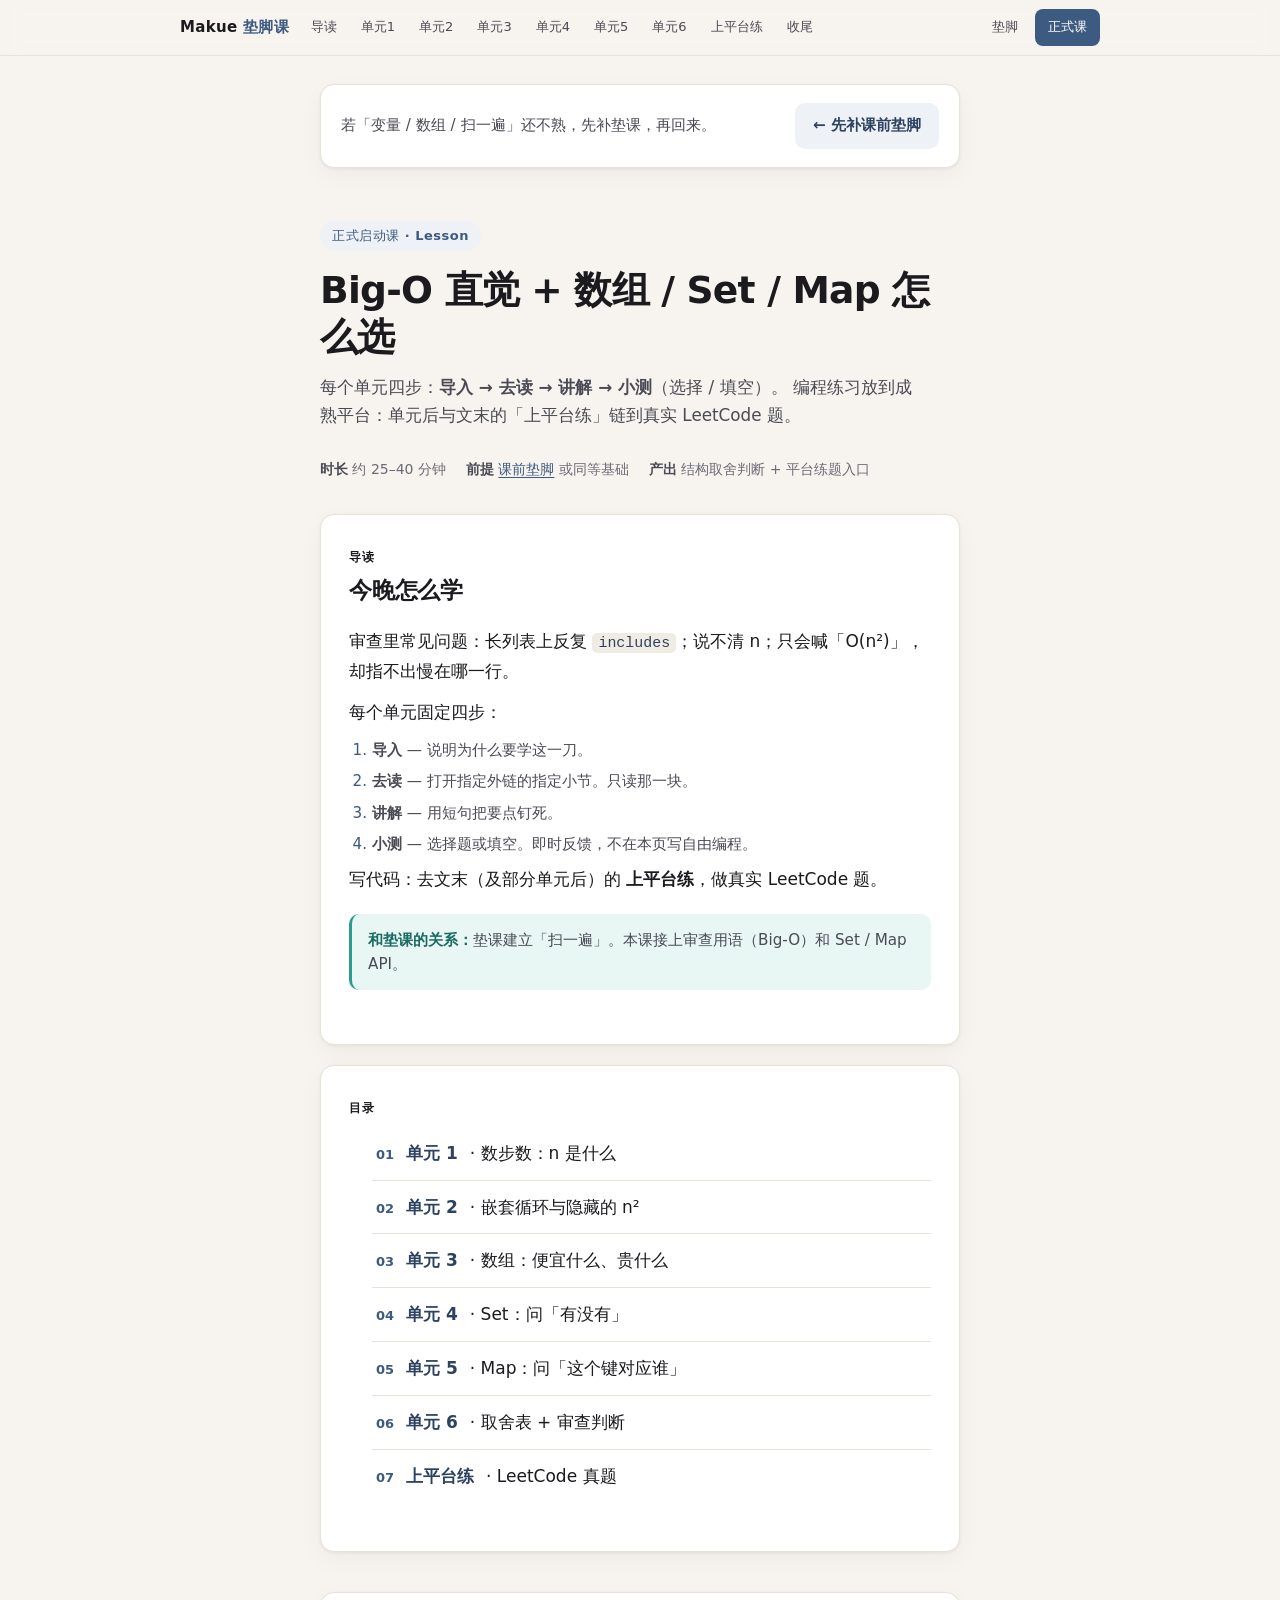
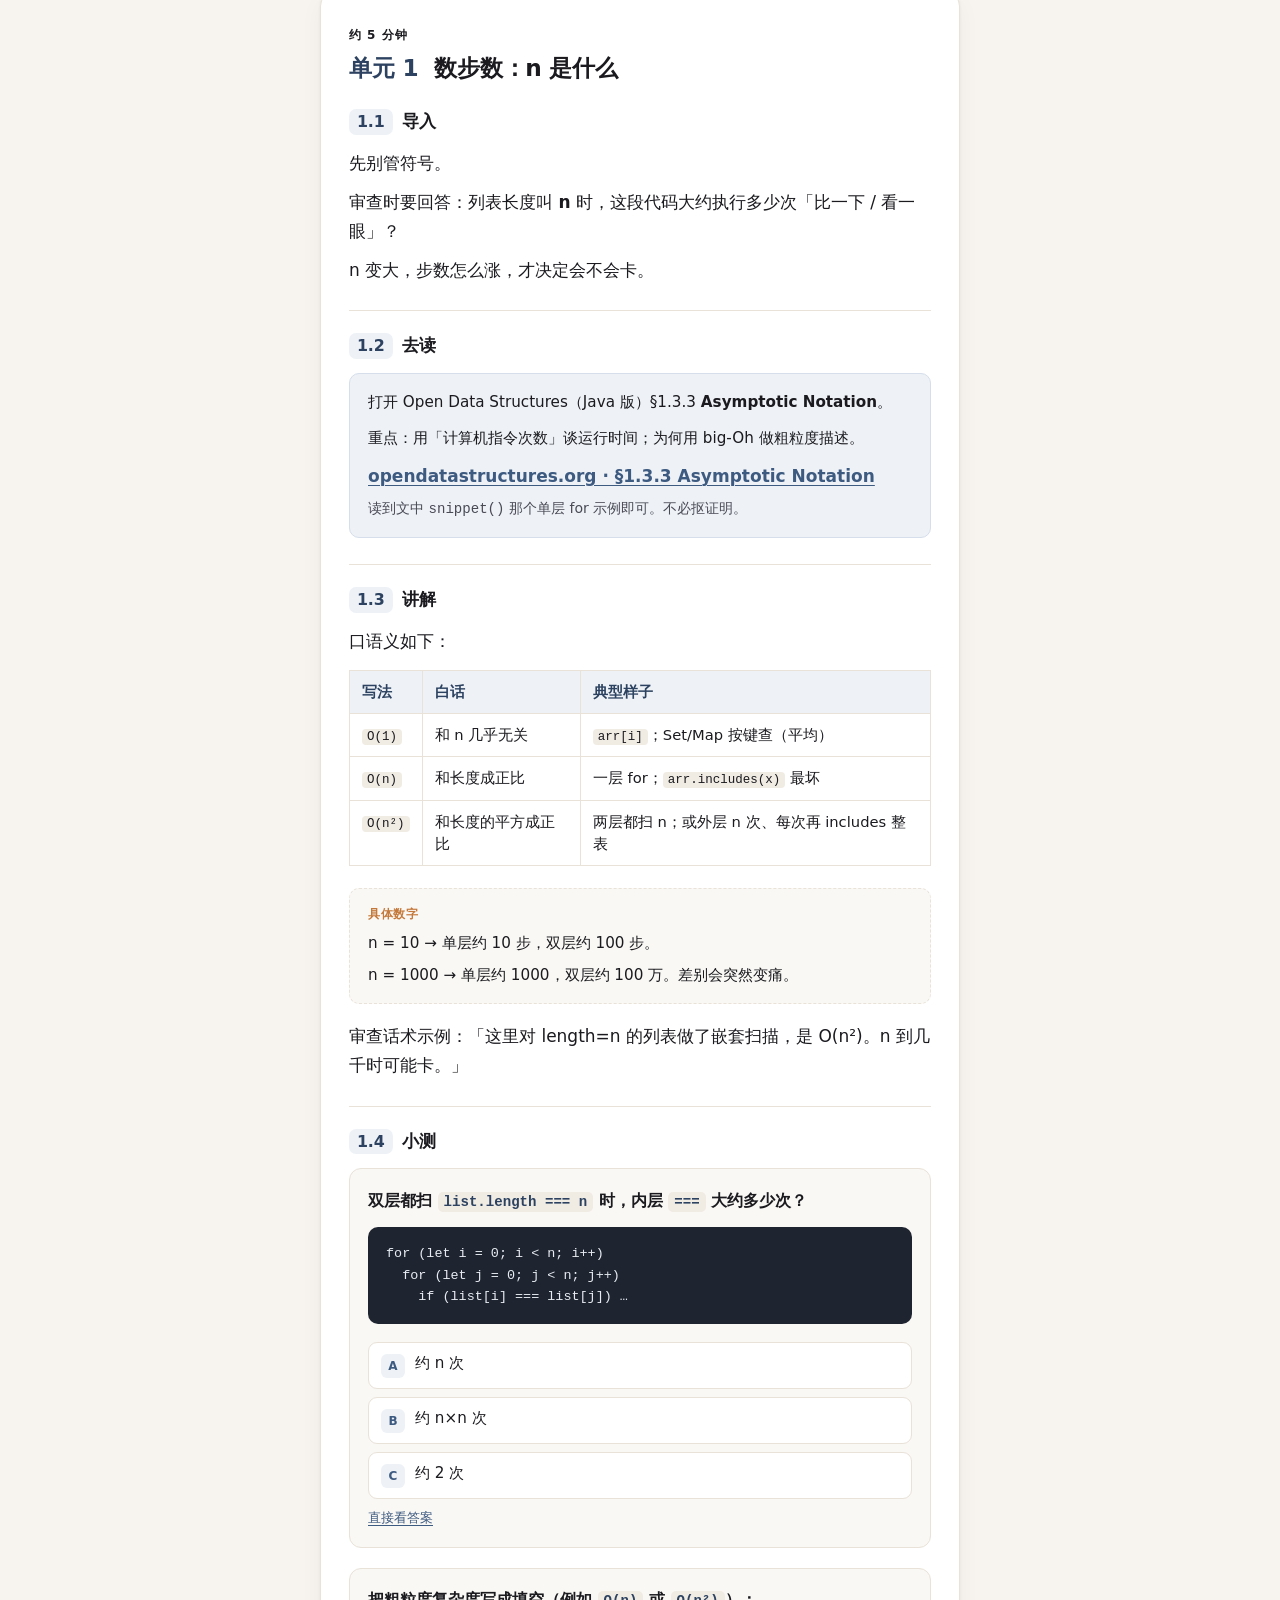
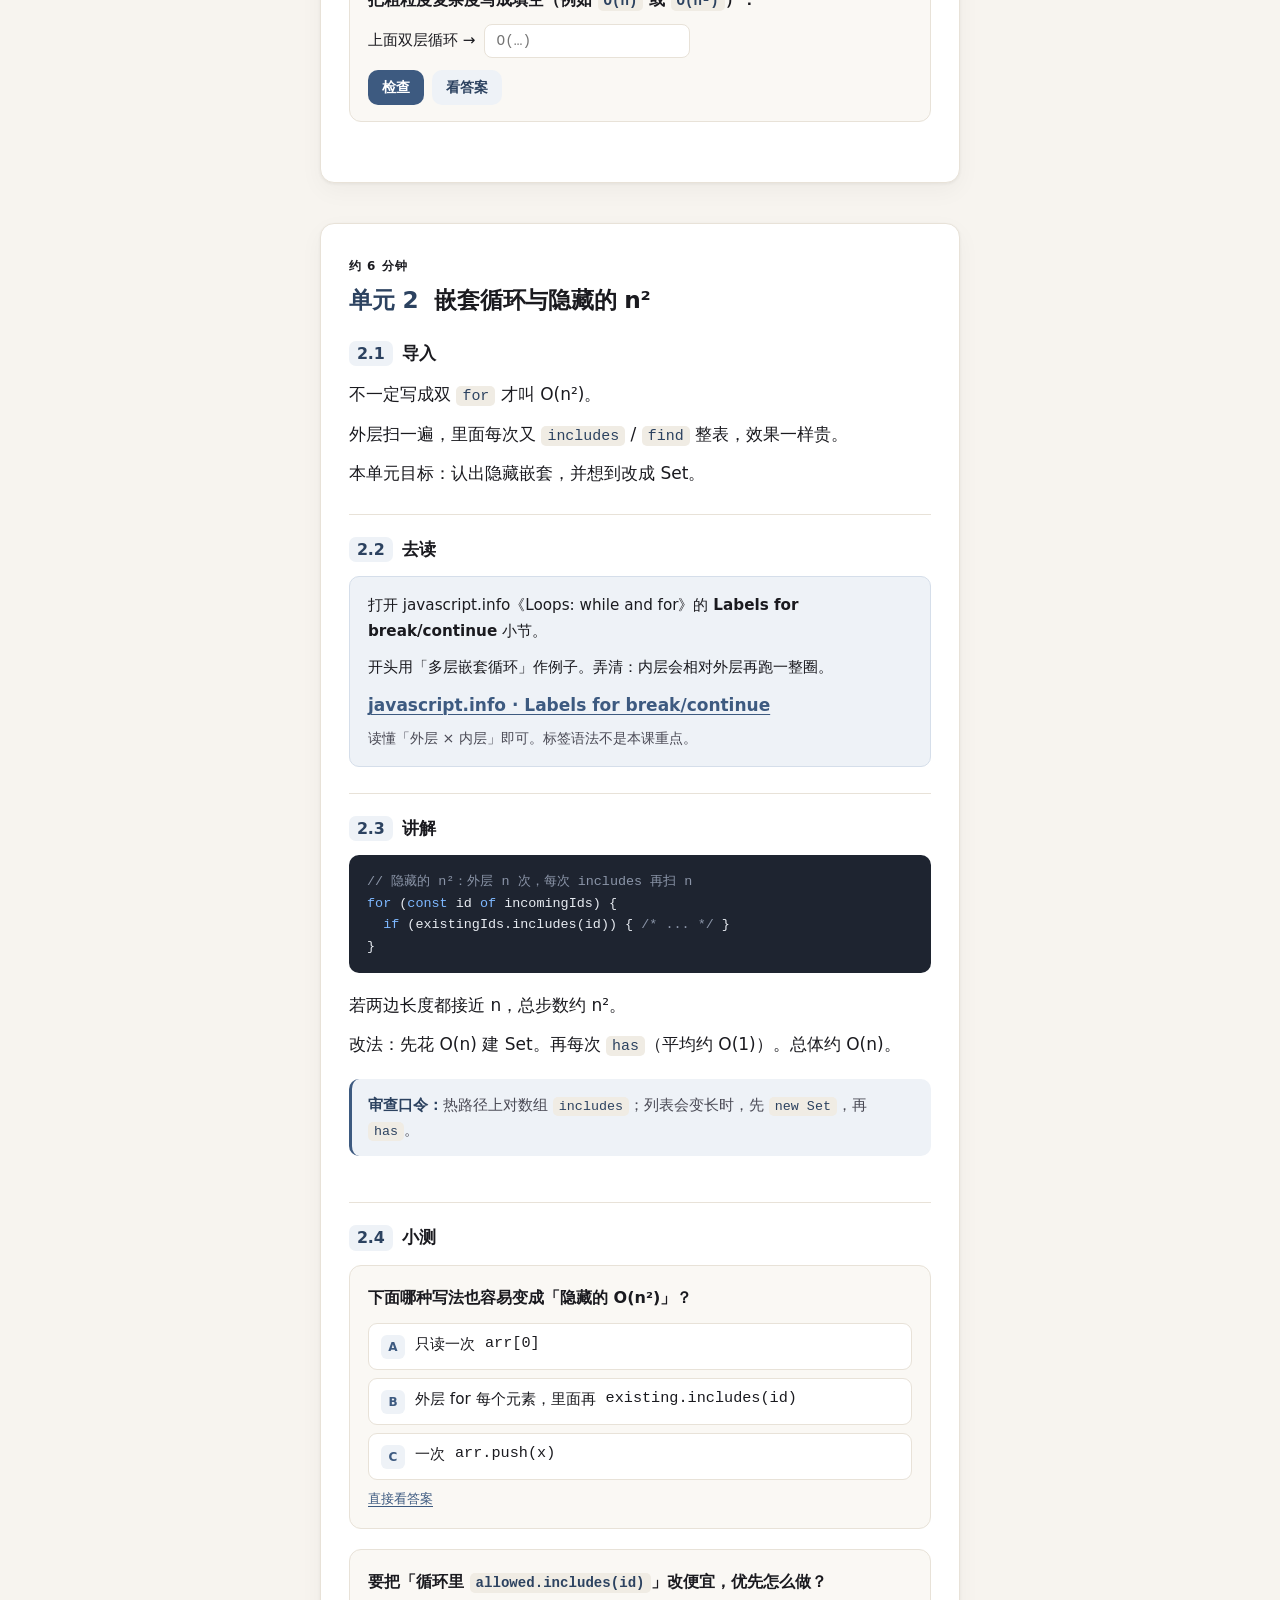
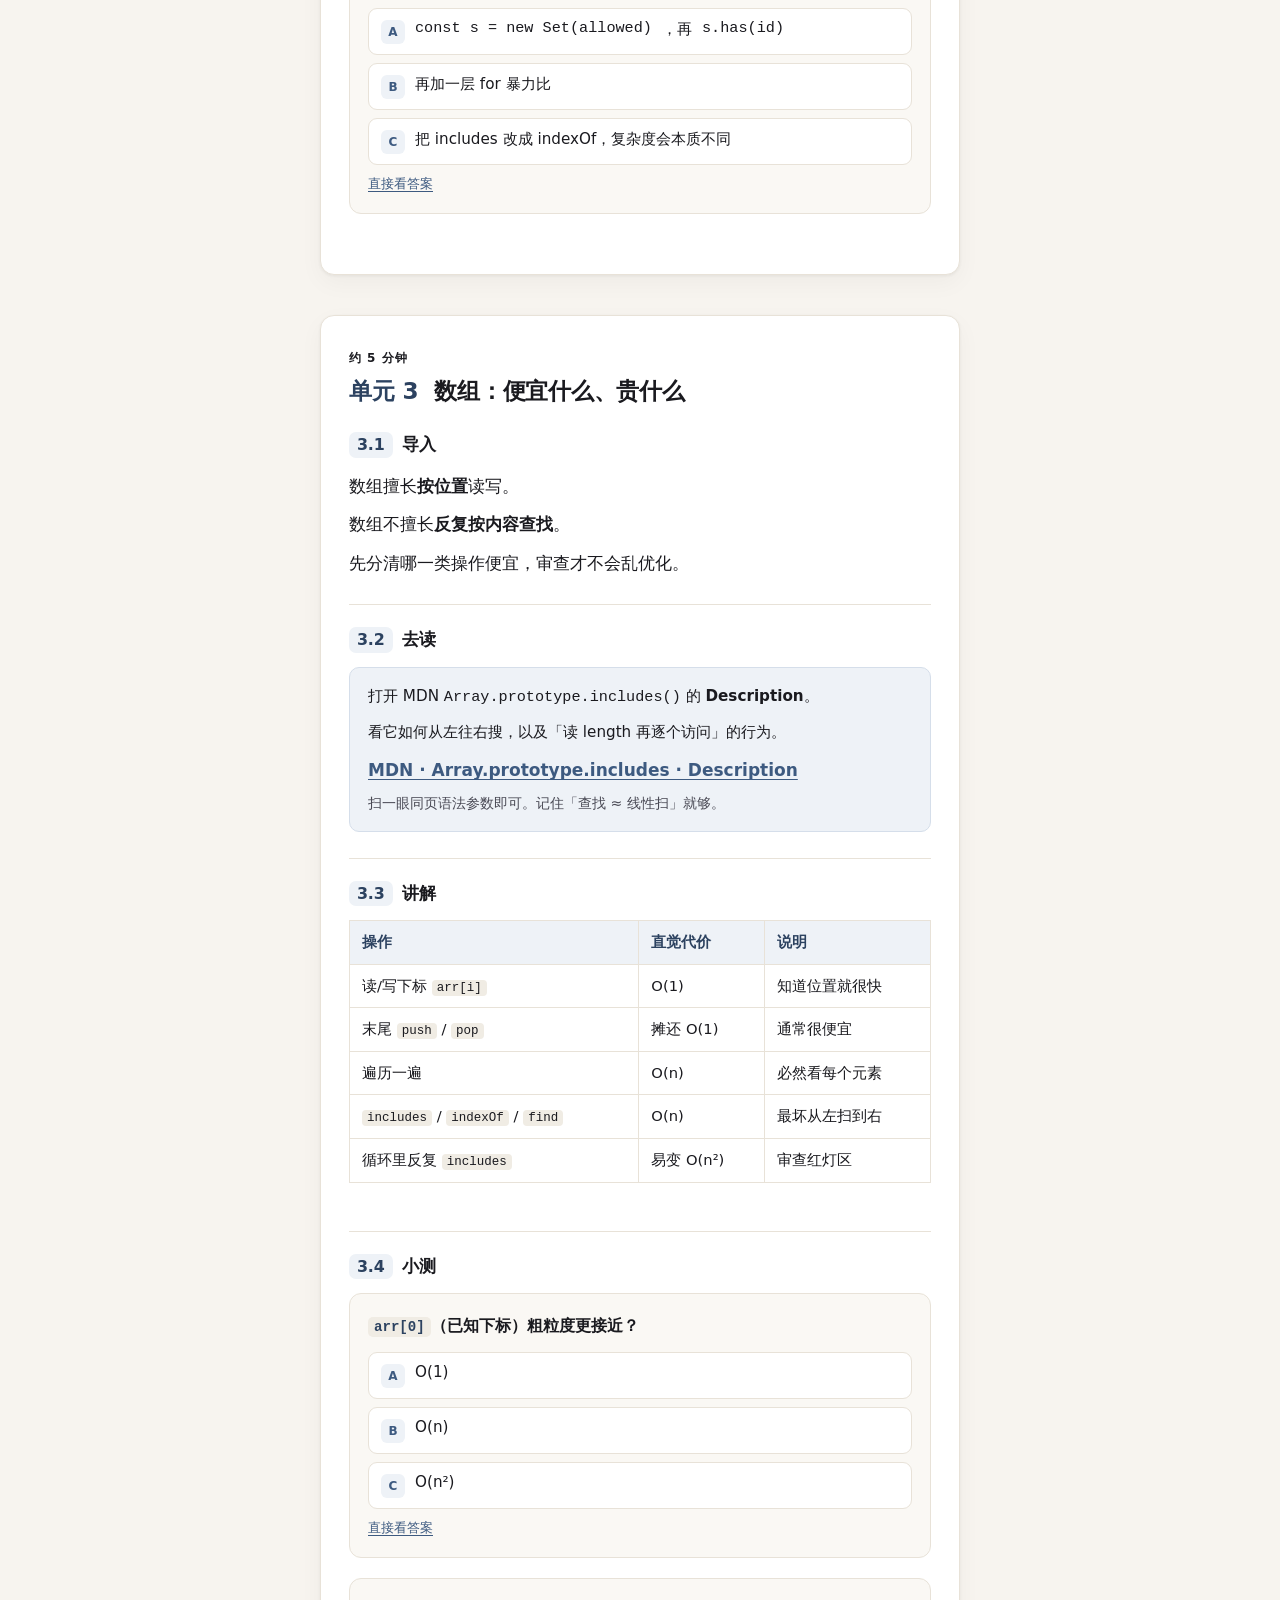
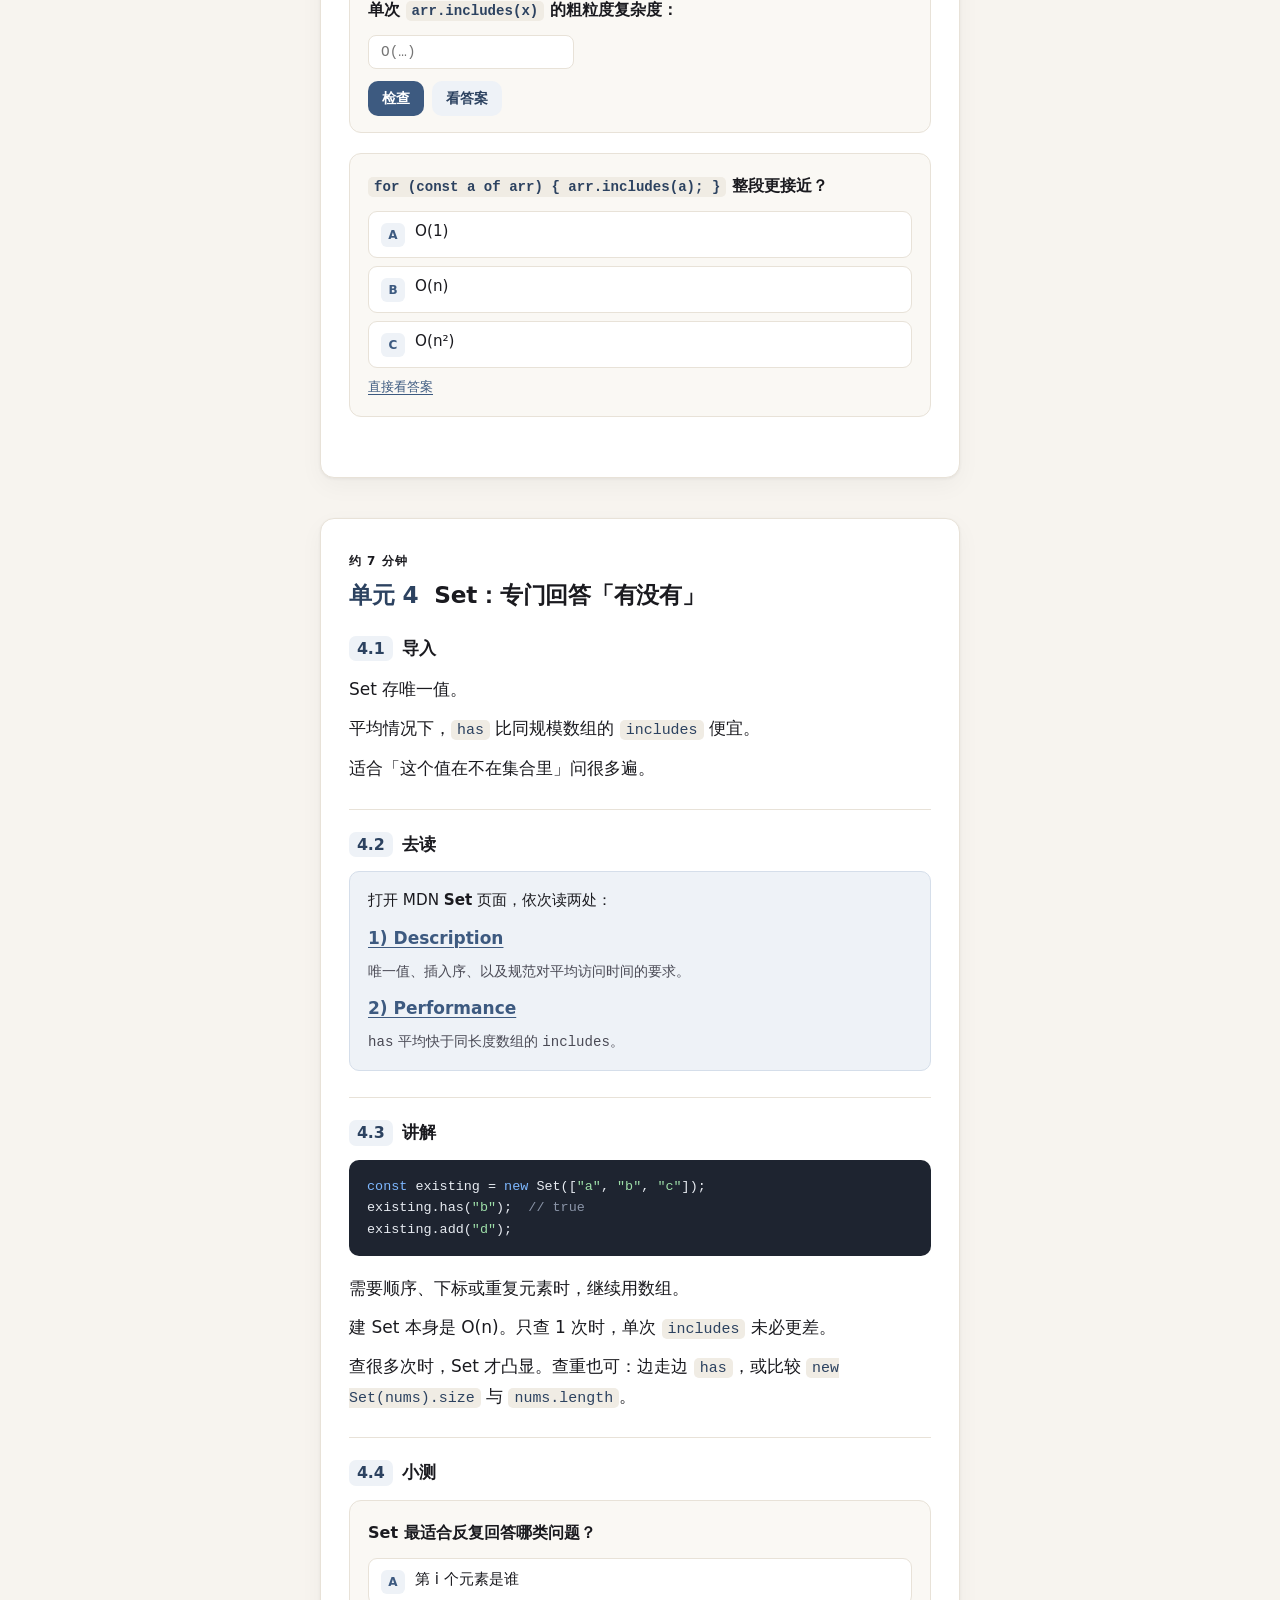
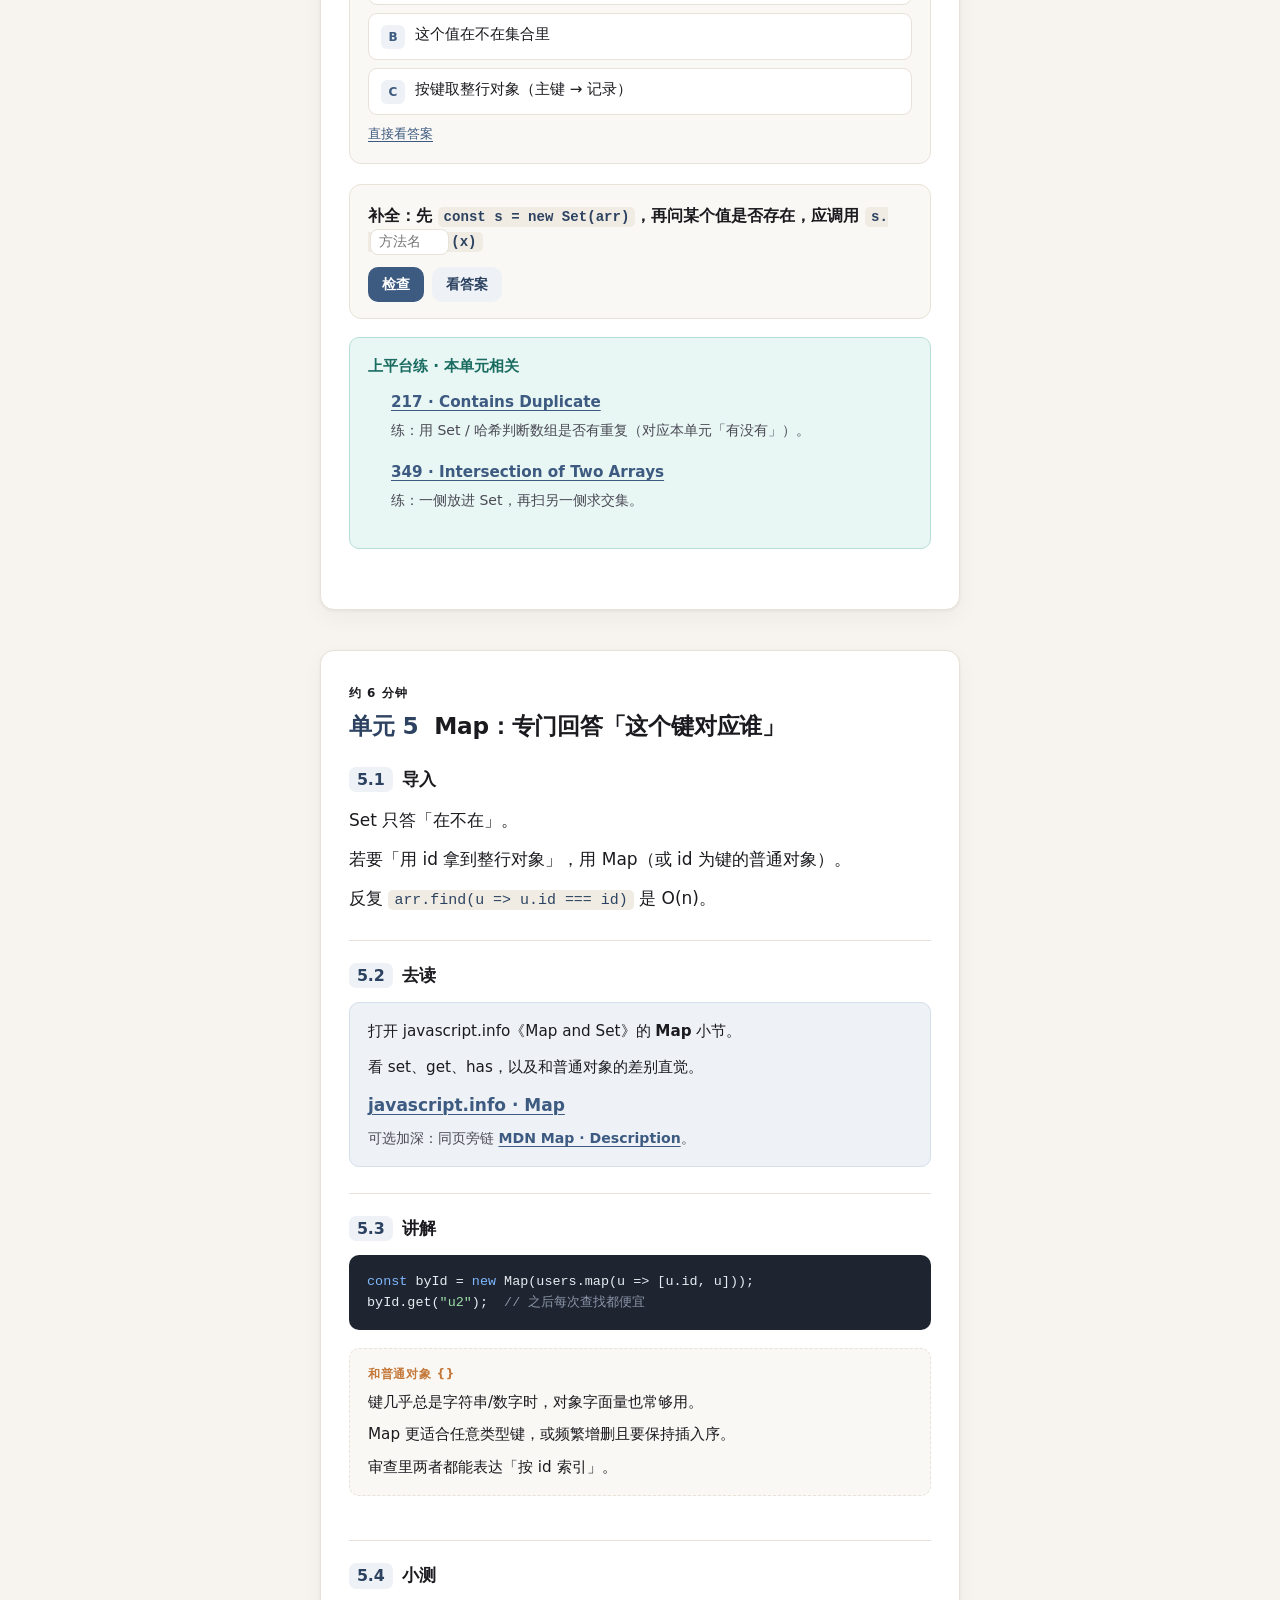
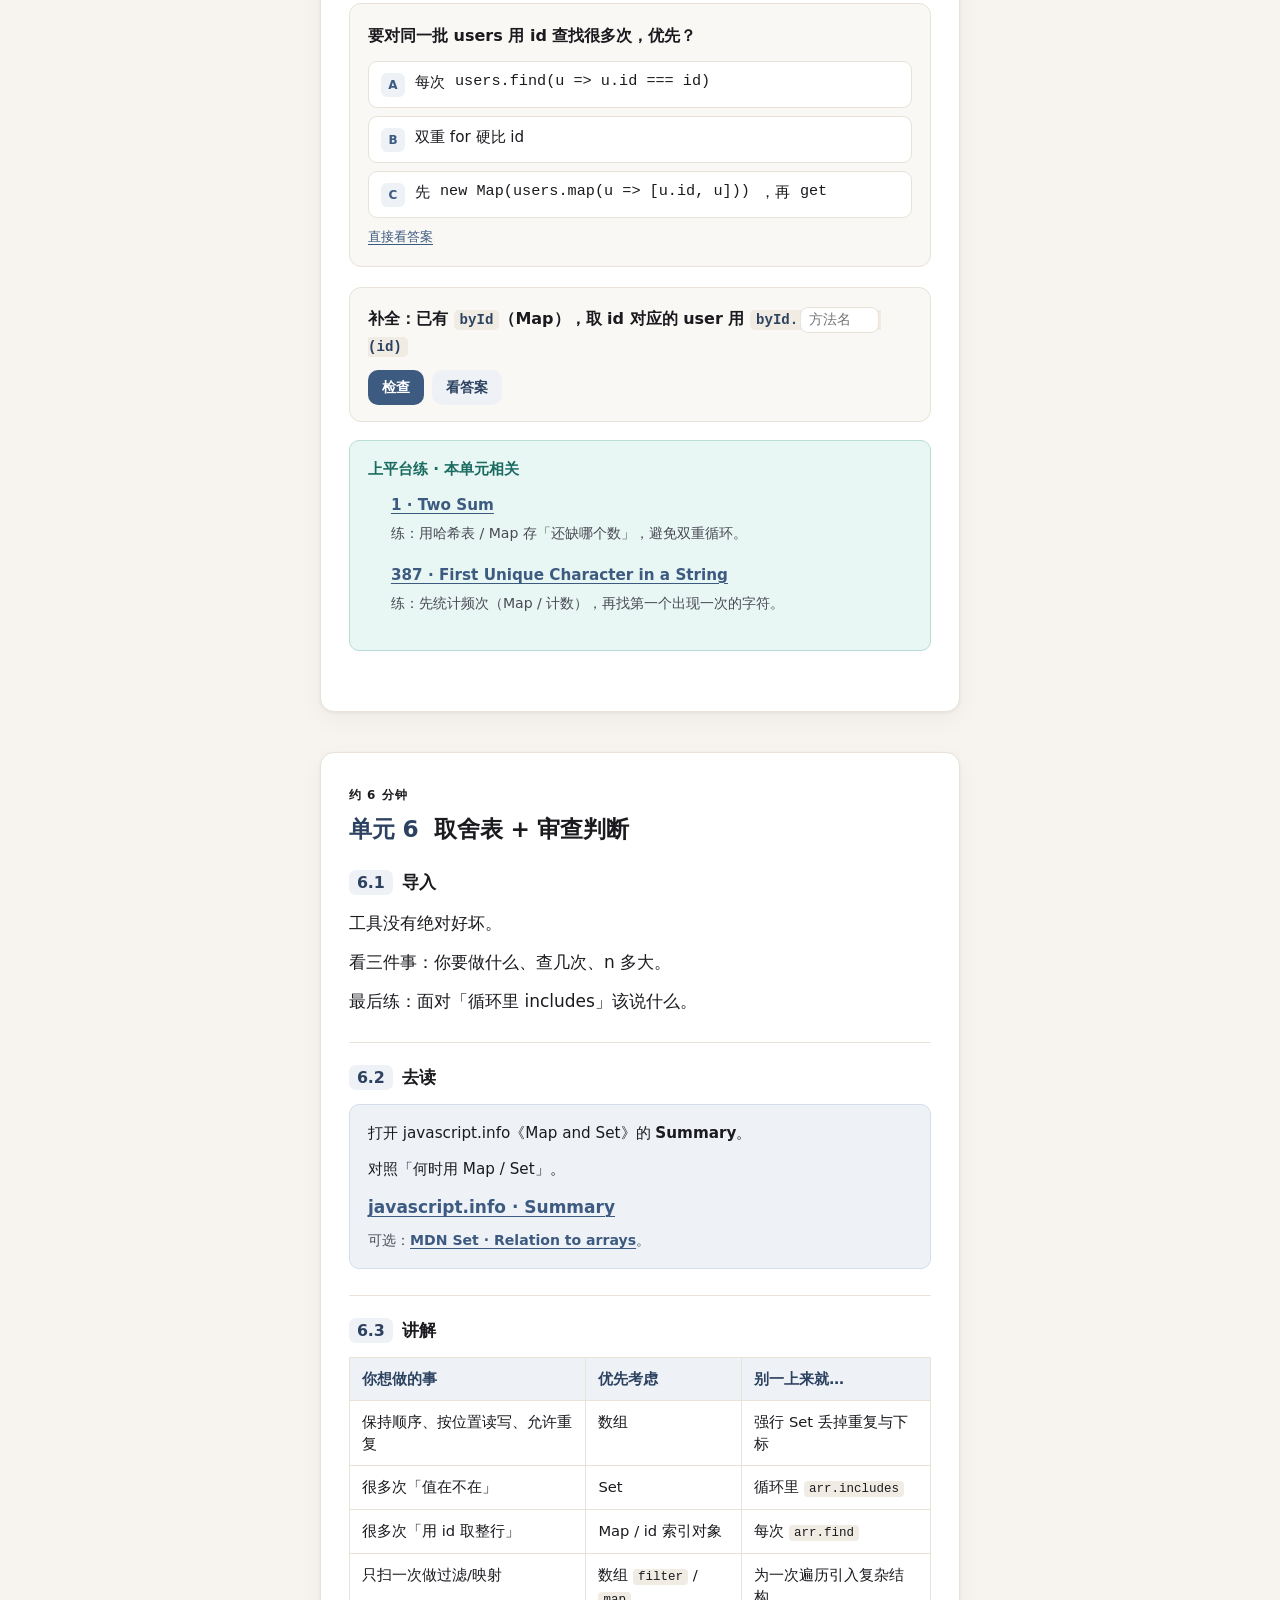
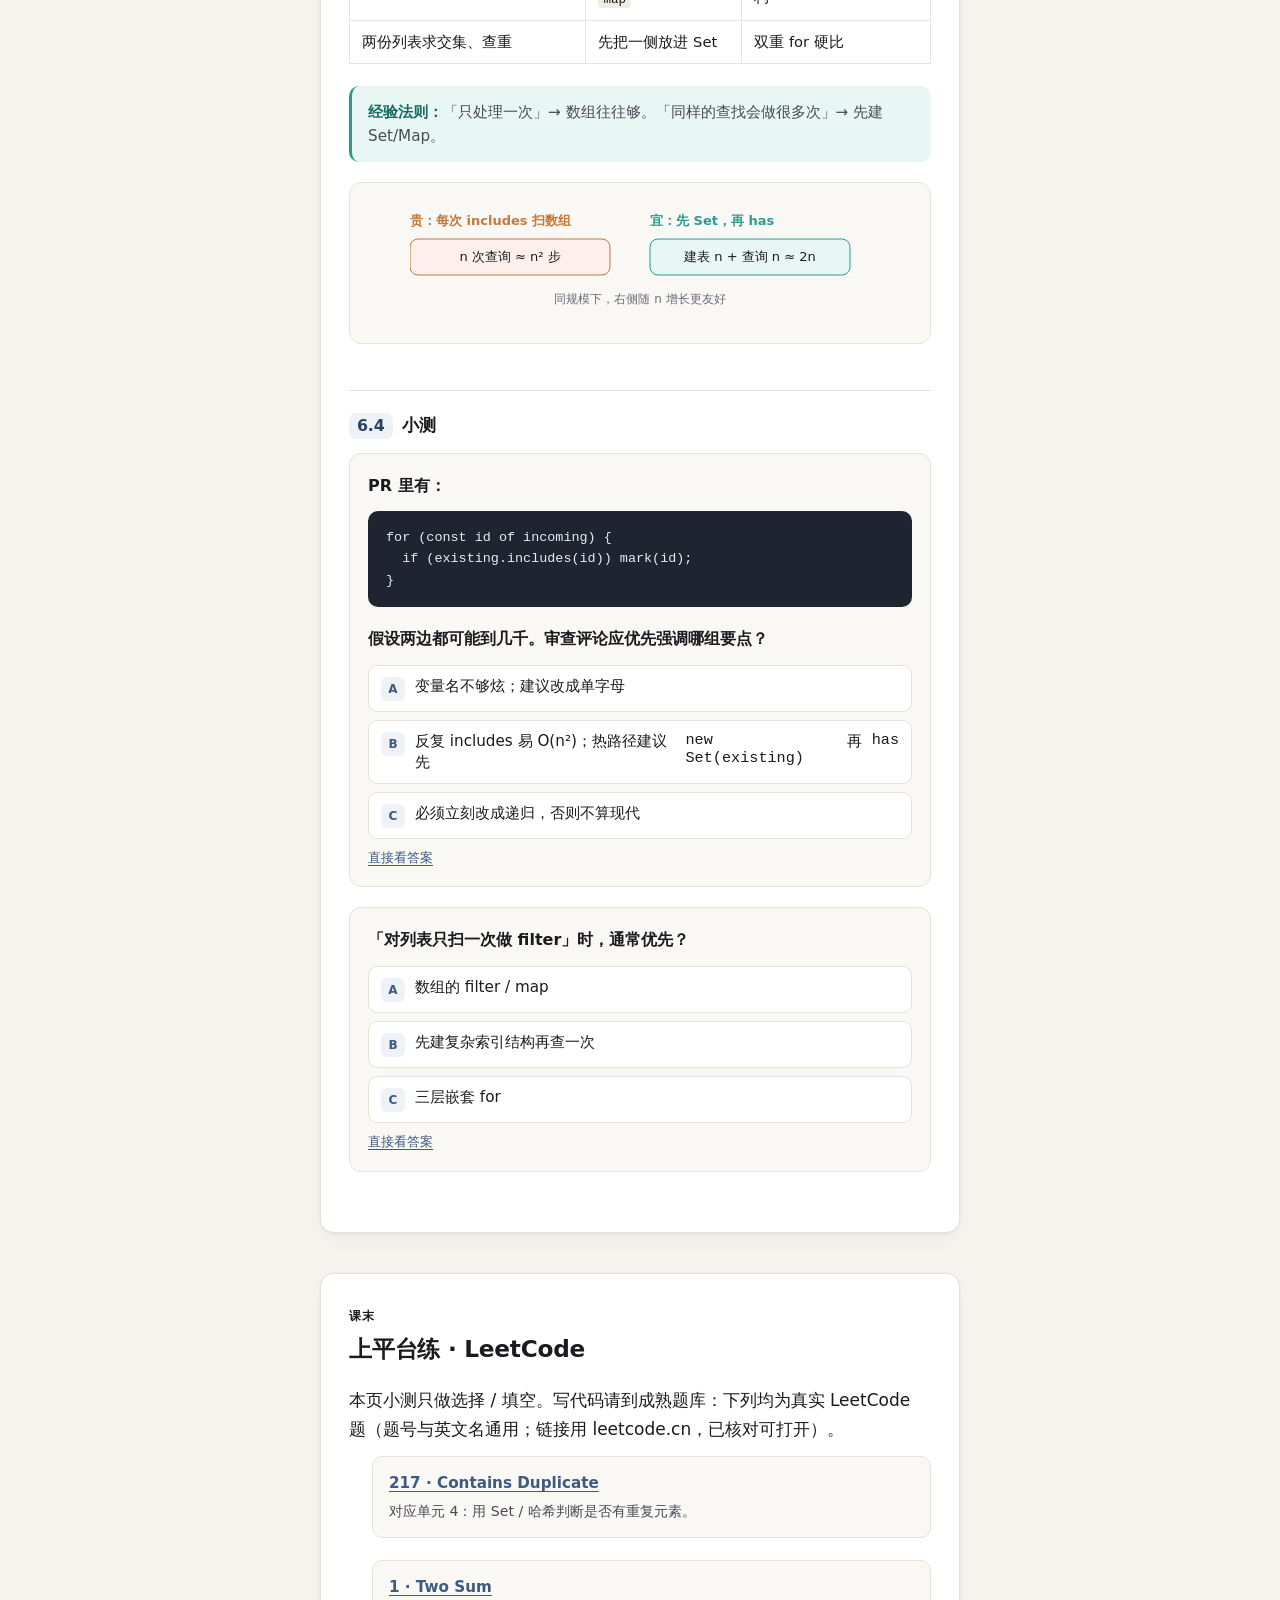
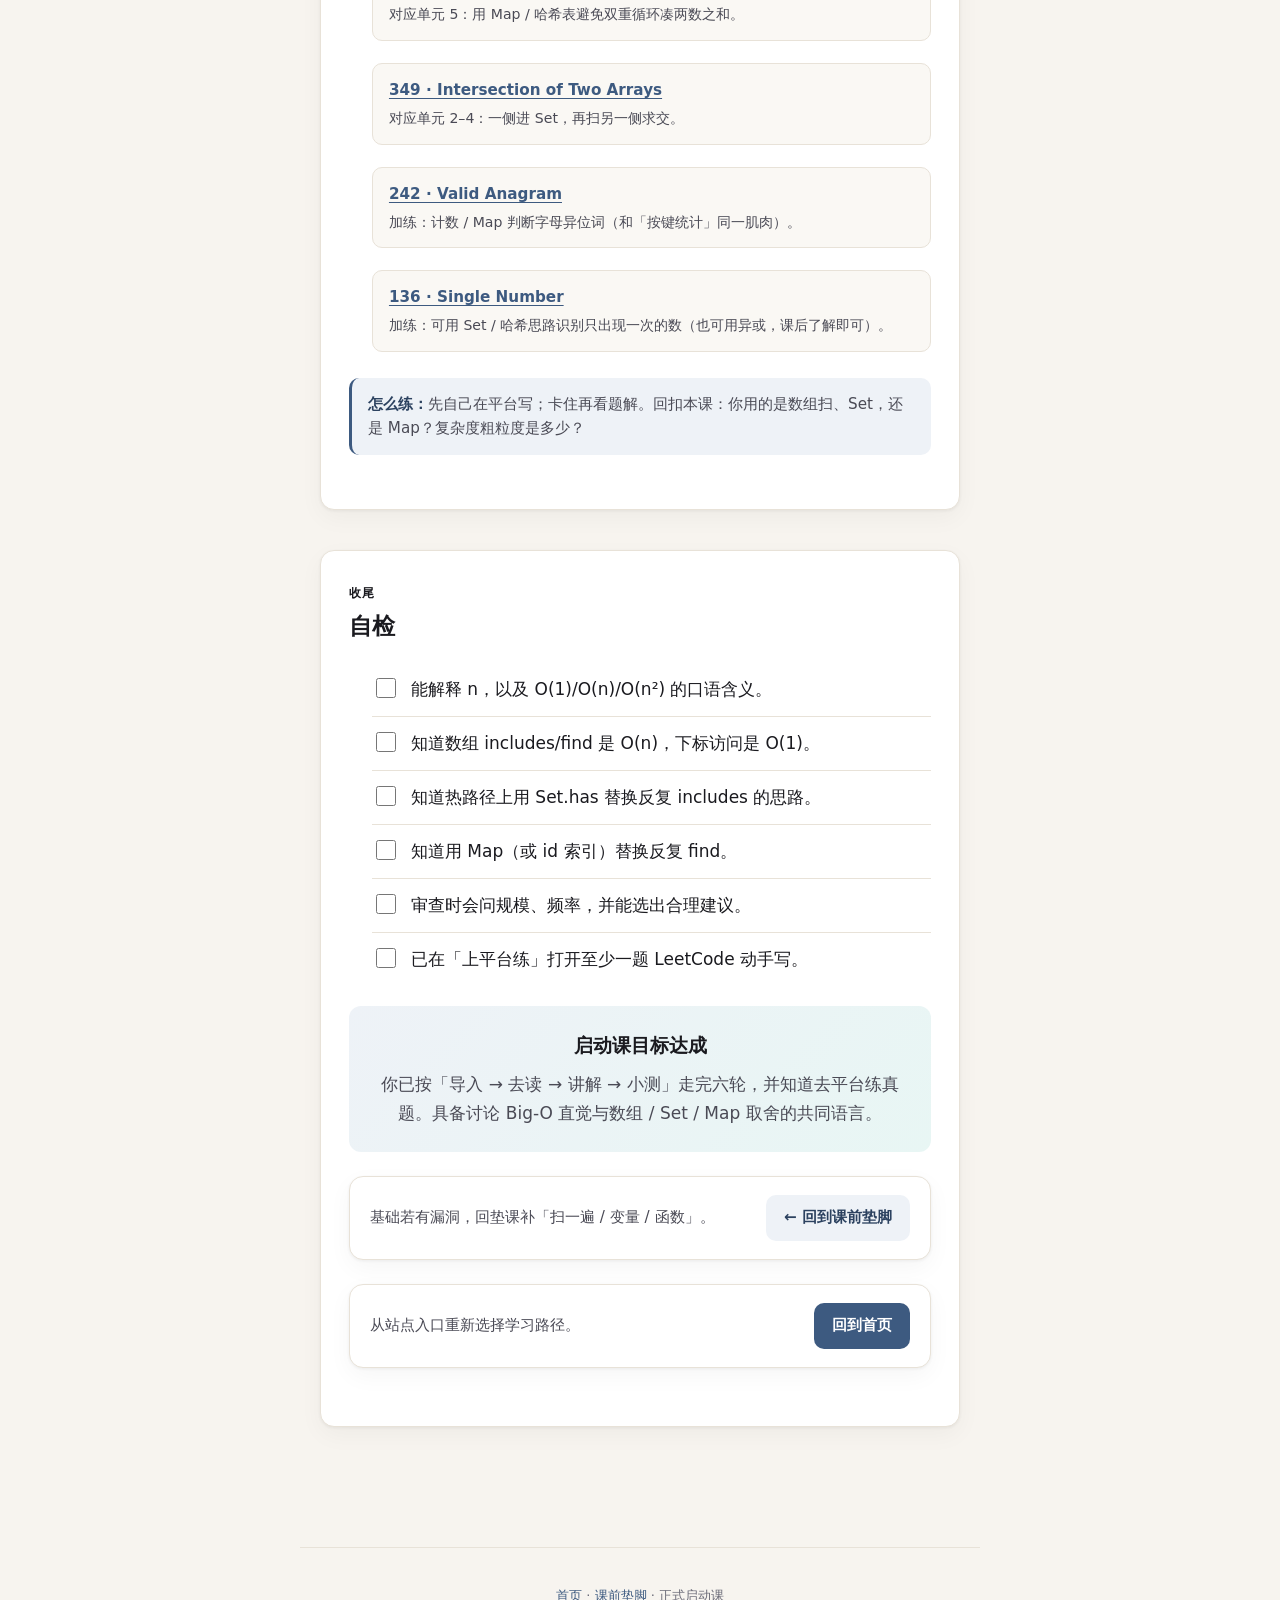
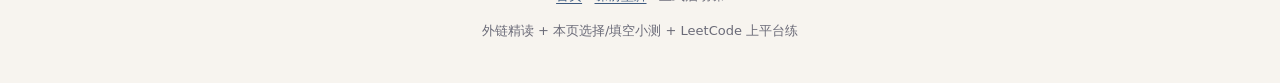
==== commit d2e782fe: "Replace in-lesson coding textareas with MC/fill quizzes; add LeetCode practice Keep import→read→expl" ====
--- a/lesson.html
+++ b/lesson.html
@@ -4,7 +4,7 @@
   <meta charset="UTF-8" />
   <meta name="viewport" content="width=device-width, initial-scale=1" />
   <title>正式启动课 · Big-O 与 Set/Map · Makue</title>
-  <meta name="description" content="正式启动课：导入→外链精读→中文讲解→编程小练循环；学 n、O(n)/O(n²)、数组代价、Set、Map 与审查取舍。" />
+  <meta name="description" content="正式启动课：导入→外链精读→中文讲解→选择/填空小测；单元后上平台练 LeetCode。" />
   <link rel="stylesheet" href="styles.css" />
 </head>
 <body>
@@ -19,6 +19,7 @@
         <li><a href="#c4">单元4</a></li>
         <li><a href="#c5">单元5</a></li>
         <li><a href="#c6">单元6</a></li>
+        <li><a href="#practice">上平台练</a></li>
         <li><a href="#wrap">收尾</a></li>
       </ul>
       <div class="nav-pages">
@@ -38,13 +39,13 @@
       <div class="hero-badge">正式启动课 · Lesson</div>
       <h1>Big-O 直觉 + 数组 / Set / Map 怎么选</h1>
       <p class="hero-lead">
-        每个单元四步：<strong>导入 → 去读 → 讲解 → 小练</strong>。
-        目标：审查时能问对问题。不必背完整复杂度表。
+        每个单元四步：<strong>导入 → 去读 → 讲解 → 小测</strong>（选择 / 填空）。
+        编程练习放到成熟平台：单元后与文末的「上平台练」链到真实 LeetCode 题。
       </p>
       <div class="hero-meta">
         <span><strong>时长</strong> 约 25–40 分钟</span>
         <span><strong>前提</strong> <a href="prep.html">课前垫脚</a> 或同等基础</span>
-        <span><strong>产出</strong> 结构取舍判断 + 小段代码</span>
+        <span><strong>产出</strong> 结构取舍判断 + 平台练题入口</span>
       </div>
     </header>
 
@@ -59,8 +60,9 @@
           <li><strong>导入</strong> — 说明为什么要学这一刀。</li>
           <li><strong>去读</strong> — 打开指定外链的指定小节。只读那一块。</li>
           <li><strong>讲解</strong> — 用短句把要点钉死。</li>
-          <li><strong>小练</strong> — 填空 / 改写 / 写审查评论。能检查的会给即时反馈。</li>
+          <li><strong>小测</strong> — 选择题或填空。即时反馈，不在本页写自由编程。</li>
         </ol>
+        <p>写代码：去文末（及部分单元后）的 <strong>上平台练</strong>，做真实 LeetCode 题。</p>
         <div class="callout teal">
           <strong>和垫课的关系：</strong>垫课建立「扫一遍」。本课接上审查用语（Big-O）和 Set / Map API。
         </div>
@@ -74,7 +76,8 @@
           <li><a href="#c3"><strong>单元 3</strong> · 数组：便宜什么、贵什么</a></li>
           <li><a href="#c4"><strong>单元 4</strong> · Set：问「有没有」</a></li>
           <li><a href="#c5"><strong>单元 5</strong> · Map：问「这个键对应谁」</a></li>
-          <li><a href="#c6"><strong>单元 6</strong> · 取舍表 + 审查评论</a></li>
+          <li><a href="#c6"><strong>单元 6</strong> · 取舍表 + 审查判断</a></li>
+          <li><a href="#practice"><strong>上平台练</strong> · LeetCode 真题</a></li>
         </ol>
       </nav>
     </section>
@@ -134,45 +137,33 @@
               <p>n = 1000 → 单层约 1000，双层约 100 万。差别会突然变痛。</p>
             </div>
             <p>审查话术示例：「这里对 length=n 的列表做了嵌套扫描，是 O(n²)。n 到几千时可能卡。」</p>
-            <p>这句话比只丢一个符号更有用。</p>
-          </div>
-
-          <div class="cycle-step">
-            <h3 class="step-title"><span class="step-num">1.4</span> 小练</h3>
-            <div class="drill" data-drill="count-steps">
-              <p class="drill-prompt">
-                下面函数里，内层比较 <code class="inline">===</code> 大约执行多少次？（设 <code class="inline">list.length === n</code>）
-              </p>
-              <p class="drill-prompt">
-                把注释里的 <code class="inline">???</code> 改成 <code class="inline">n</code>、<code class="inline">n*n</code> 或 <code class="inline">1</code>。再补上粗粒度复杂度注释。
-              </p>
-              <textarea class="code-input" spellcheck="false" aria-label="练习代码">function countPairs(list) {
-  let hits = 0;
-  for (let i = 0; i &lt; list.length; i++) {
-    for (let j = 0; j &lt; list.length; j++) {
-      if (list[i] === list[j]) hits++; // 约 ??? 次
-    }
-  }
-  return hits;
-}
-// 粗粒度复杂度：O(???)</textarea>
-              <div class="drill-actions">
-                <button type="button" class="btn btn-primary drill-check">检查</button>
-                <button type="button" class="btn btn-ghost drill-toggle-sol">看参考答案</button>
-              </div>
-              <div class="drill-feedback" role="status"></div>
-              <div class="drill-solution">
-                <div class="solution-label">参考答案</div>
-                <pre class="code"><span class="kw">function</span> countPairs(list) {
-  <span class="kw">let</span> hits = <span class="num">0</span>;
-  <span class="kw">for</span> (<span class="kw">let</span> i = <span class="num">0</span>; i &lt; list.length; i++) {
-    <span class="kw">for</span> (<span class="kw">let</span> j = <span class="num">0</span>; j &lt; list.length; j++) {
-      <span class="kw">if</span> (list[i] === list[j]) hits++; <span class="cmt">// 约 n*n 次</span>
-    }
-  }
-  <span class="kw">return</span> hits;
-}
-<span class="cmt">// 粗粒度复杂度：O(n*n) 或 O(n²)</span></pre>
+          </div>
+
+          <div class="cycle-step">
+            <h3 class="step-title"><span class="step-num">1.4</span> 小测</h3>
+            <div class="quiz-list">
+              <div class="quiz-item" data-answer="b" data-explain="外层 n、内层 n，比较约 n×n 次，粗粒度记 O(n²)。">
+                <p class="quiz-q">双层都扫 <code class="inline">list.length === n</code> 时，内层 <code class="inline">===</code> 大约多少次？</p>
+                <pre class="code code-tight">for (let i = 0; i &lt; n; i++)
+  for (let j = 0; j &lt; n; j++)
+    if (list[i] === list[j]) …</pre>
+                <div class="quiz-opts">
+                  <button type="button" class="quiz-opt" data-opt="a"><span class="opt-letter">A</span> 约 n 次</button>
+                  <button type="button" class="quiz-opt" data-opt="b"><span class="opt-letter">B</span> 约 n×n 次</button>
+                  <button type="button" class="quiz-opt" data-opt="c"><span class="opt-letter">C</span> 约 2 次</button>
+                </div>
+                <div class="quiz-feedback" role="status"></div>
+                <button type="button" class="quiz-reveal">直接看答案</button>
+              </div>
+
+              <div class="fill-item" data-answers="O(n^2)|O(n²)|O(n*n)|O(n x n)" data-explain="双层都扫 n → 粗粒度 O(n²)。也可写 O(n*n)。">
+                <p class="fill-q">把粗粒度复杂度写成填空（例如 <code class="inline">O(n)</code> 或 <code class="inline">O(n²)</code>）：</p>
+                <p class="fill-line">上面双层循环 → <input type="text" class="fill-input" spellcheck="false" aria-label="复杂度填空" placeholder="O(…)" autocomplete="off" /></p>
+                <div class="fill-actions">
+                  <button type="button" class="btn btn-primary fill-check">检查</button>
+                  <button type="button" class="btn btn-ghost fill-reveal">看答案</button>
+                </div>
+                <div class="fill-feedback" role="status"></div>
               </div>
             </div>
           </div>
@@ -191,7 +182,7 @@
             <h3 class="step-title"><span class="step-num">2.1</span> 导入</h3>
             <p>不一定写成双 <code class="inline">for</code> 才叫 O(n²)。</p>
             <p>外层扫一遍，里面每次又 <code class="inline">includes</code> / <code class="inline">find</code> 整表，效果一样贵。</p>
-            <p>本单元目标：认出隐藏嵌套，并改成 Set。</p>
+            <p>本单元目标：认出隐藏嵌套，并想到改成 Set。</p>
           </div>
 
           <div class="cycle-step">
@@ -218,37 +209,28 @@
           </div>
 
           <div class="cycle-step">
-            <h3 class="step-title"><span class="step-num">2.4</span> 小练</h3>
-            <div class="drill" data-drill="rewrite-set">
-              <p class="drill-prompt">
-                实现 <code class="inline">filterAllowed(incoming, allowed)</code>：返回 <code class="inline">incoming</code> 里出现在 <code class="inline">allowed</code> 中的元素（保持原顺序）。
-              </p>
-              <p class="drill-prompt">
-                <strong>禁止</strong>在循环里对数组用 <code class="inline">includes</code>。请用 Set。
-              </p>
-              <textarea class="code-input" spellcheck="false" aria-label="练习代码">function filterAllowed(incoming, allowed) {
-  // TODO: 用 Set 改写，不要在循环里 allowed.includes(...)
-  const result = [];
-  for (const id of incoming) {
-    if (allowed.includes(id)) result.push(id);
-  }
-  return result;
-}</textarea>
-              <div class="drill-actions">
-                <button type="button" class="btn btn-primary drill-check">检查</button>
-                <button type="button" class="btn btn-ghost drill-toggle-sol">看参考答案</button>
-              </div>
-              <div class="drill-feedback" role="status"></div>
-              <div class="drill-solution">
-                <div class="solution-label">参考答案</div>
-                <pre class="code"><span class="kw">function</span> filterAllowed(incoming, allowed) {
-  <span class="kw">const</span> allowedSet = <span class="kw">new</span> Set(allowed);
-  <span class="kw">const</span> result = [];
-  <span class="kw">for</span> (<span class="kw">const</span> id <span class="kw">of</span> incoming) {
-    <span class="kw">if</span> (allowedSet.has(id)) result.push(id);
-  }
-  <span class="kw">return</span> result;
-}</pre>
+            <h3 class="step-title"><span class="step-num">2.4</span> 小测</h3>
+            <div class="quiz-list">
+              <div class="quiz-item" data-answer="b" data-explain="外层扫一遍 × 每次 includes 再扫一遍 ≈ 隐藏的 n²。">
+                <p class="quiz-q">下面哪种写法也容易变成「隐藏的 O(n²)」？</p>
+                <div class="quiz-opts">
+                  <button type="button" class="quiz-opt" data-opt="a"><span class="opt-letter">A</span> 只读一次 <code>arr[0]</code></button>
+                  <button type="button" class="quiz-opt" data-opt="b"><span class="opt-letter">B</span> 外层 for 每个元素，里面再 <code>existing.includes(id)</code></button>
+                  <button type="button" class="quiz-opt" data-opt="c"><span class="opt-letter">C</span> 一次 <code>arr.push(x)</code></button>
+                </div>
+                <div class="quiz-feedback" role="status"></div>
+                <button type="button" class="quiz-reveal">直接看答案</button>
+              </div>
+
+              <div class="quiz-item" data-answer="a" data-explain="先 new Set(allowed)，循环里用 .has，避免对数组反复 includes。">
+                <p class="quiz-q">要把「循环里 <code class="inline">allowed.includes(id)</code>」改便宜，优先怎么做？</p>
+                <div class="quiz-opts">
+                  <button type="button" class="quiz-opt" data-opt="a"><span class="opt-letter">A</span> <code>const s = new Set(allowed)</code>，再 <code>s.has(id)</code></button>
+                  <button type="button" class="quiz-opt" data-opt="b"><span class="opt-letter">B</span> 再加一层 for 暴力比</button>
+                  <button type="button" class="quiz-opt" data-opt="c"><span class="opt-letter">C</span> 把 includes 改成 indexOf，复杂度会本质不同</button>
+                </div>
+                <div class="quiz-feedback" role="status"></div>
+                <button type="button" class="quiz-reveal">直接看答案</button>
               </div>
             </div>
           </div>
@@ -317,30 +299,38 @@
           </div>
 
           <div class="cycle-step">
-            <h3 class="step-title"><span class="step-num">3.4</span> 小练</h3>
-            <div class="drill" data-drill="array-costs">
-              <p class="drill-prompt">
-                给下面三行各标上复杂度。把注释里的 <code class="inline">?</code> 改成 <code class="inline">O(1)</code>、<code class="inline">O(n)</code> 或 <code class="inline">O(n*n)</code>（也可用 <code class="inline">O(n²)</code>）。
-              </p>
-              <textarea class="code-input" spellcheck="false" aria-label="练习代码">const arr = [/* n 个元素 */];
-arr[0];                        // ?
-arr.includes(x);               // ?
-for (const a of arr) {
-  arr.includes(a);             // 整段外层+includes ?
-}</textarea>
-              <div class="drill-actions">
-                <button type="button" class="btn btn-primary drill-check">检查</button>
-                <button type="button" class="btn btn-ghost drill-toggle-sol">看参考答案</button>
-              </div>
-              <div class="drill-feedback" role="status"></div>
-              <div class="drill-solution">
-                <div class="solution-label">参考答案</div>
-                <pre class="code"><span class="kw">const</span> arr = [<span class="cmt">/* n 个元素 */</span>];
-arr[<span class="num">0</span>];                        <span class="cmt">// O(1)</span>
-arr.includes(x);               <span class="cmt">// O(n)</span>
-<span class="kw">for</span> (<span class="kw">const</span> a <span class="kw">of</span> arr) {
-  arr.includes(a);             <span class="cmt">// O(n*n) 或 O(n²)</span>
-}</pre>
+            <h3 class="step-title"><span class="step-num">3.4</span> 小测</h3>
+            <div class="quiz-list">
+              <div class="quiz-item" data-answer="a" data-explain="知道下标时，按下标读写与 n 几乎无关。">
+                <p class="quiz-q"><code class="inline">arr[0]</code>（已知下标）粗粒度更接近？</p>
+                <div class="quiz-opts">
+                  <button type="button" class="quiz-opt" data-opt="a"><span class="opt-letter">A</span> O(1)</button>
+                  <button type="button" class="quiz-opt" data-opt="b"><span class="opt-letter">B</span> O(n)</button>
+                  <button type="button" class="quiz-opt" data-opt="c"><span class="opt-letter">C</span> O(n²)</button>
+                </div>
+                <div class="quiz-feedback" role="status"></div>
+                <button type="button" class="quiz-reveal">直接看答案</button>
+              </div>
+
+              <div class="fill-item" data-answers="O(n)|O(N)" data-explain="单次 includes / indexOf / find 最坏线性扫，记 O(n)。">
+                <p class="fill-q">单次 <code class="inline">arr.includes(x)</code> 的粗粒度复杂度：</p>
+                <p class="fill-line"><input type="text" class="fill-input" spellcheck="false" aria-label="includes 复杂度" placeholder="O(…)" autocomplete="off" /></p>
+                <div class="fill-actions">
+                  <button type="button" class="btn btn-primary fill-check">检查</button>
+                  <button type="button" class="btn btn-ghost fill-reveal">看答案</button>
+                </div>
+                <div class="fill-feedback" role="status"></div>
+              </div>
+
+              <div class="quiz-item" data-answer="c" data-explain="外层 n 次，每次 includes 再 O(n)，整体易变 O(n²)。">
+                <p class="quiz-q"><code class="inline">for (const a of arr) { arr.includes(a); }</code> 整段更接近？</p>
+                <div class="quiz-opts">
+                  <button type="button" class="quiz-opt" data-opt="a"><span class="opt-letter">A</span> O(1)</button>
+                  <button type="button" class="quiz-opt" data-opt="b"><span class="opt-letter">B</span> O(n)</button>
+                  <button type="button" class="quiz-opt" data-opt="c"><span class="opt-letter">C</span> O(n²)</button>
+                </div>
+                <div class="quiz-feedback" role="status"></div>
+                <button type="button" class="quiz-reveal">直接看答案</button>
               </div>
             </div>
           </div>
@@ -380,38 +370,45 @@
 existing.add(<span class="str">"d"</span>);</pre>
             <p>需要顺序、下标或重复元素时，继续用数组。</p>
             <p>建 Set 本身是 O(n)。只查 1 次时，单次 <code class="inline">includes</code> 未必更差。</p>
-            <p>查很多次时，Set 才凸显。</p>
-          </div>
-
-          <div class="cycle-step">
-            <h3 class="step-title"><span class="step-num">4.4</span> 小练</h3>
-            <div class="drill" data-drill="has-duplicate">
-              <p class="drill-prompt">
-                实现 <code class="inline">hasDuplicate(nums)</code>：数组里有重复元素则返回 <code class="inline">true</code>，否则返回 <code class="inline">false</code>。
-              </p>
-              <p class="drill-prompt">
-                用 Set。目标平均接近 O(n)。不要双重循环。
-              </p>
-              <textarea class="code-input" spellcheck="false" aria-label="练习代码">function hasDuplicate(nums) {
-  // TODO: 用 Set 判断是否有重复
-}</textarea>
-              <div class="drill-actions">
-                <button type="button" class="btn btn-primary drill-check">检查</button>
-                <button type="button" class="btn btn-ghost drill-toggle-sol">看参考答案</button>
-              </div>
-              <div class="drill-feedback" role="status"></div>
-              <div class="drill-solution">
-                <div class="solution-label">参考答案</div>
-                <pre class="code"><span class="kw">function</span> hasDuplicate(nums) {
-  <span class="kw">const</span> seen = <span class="kw">new</span> Set();
-  <span class="kw">for</span> (<span class="kw">const</span> x <span class="kw">of</span> nums) {
-    <span class="kw">if</span> (seen.has(x)) <span class="kw">return</span> <span class="kw">true</span>;
-    seen.add(x);
-  }
-  <span class="kw">return</span> <span class="kw">false</span>;
-}
-<span class="cmt">// 也可：return new Set(nums).size !== nums.length;</span></pre>
-              </div>
+            <p>查很多次时，Set 才凸显。查重也可：边走边 <code class="inline">has</code>，或比较 <code class="inline">new Set(nums).size</code> 与 <code class="inline">nums.length</code>。</p>
+          </div>
+
+          <div class="cycle-step">
+            <h3 class="step-title"><span class="step-num">4.4</span> 小测</h3>
+            <div class="quiz-list">
+              <div class="quiz-item" data-answer="b" data-explain="Set 适合「值在不在」；要下标/顺序/允许重复仍用数组。">
+                <p class="quiz-q">Set 最适合反复回答哪类问题？</p>
+                <div class="quiz-opts">
+                  <button type="button" class="quiz-opt" data-opt="a"><span class="opt-letter">A</span> 第 i 个元素是谁</button>
+                  <button type="button" class="quiz-opt" data-opt="b"><span class="opt-letter">B</span> 这个值在不在集合里</button>
+                  <button type="button" class="quiz-opt" data-opt="c"><span class="opt-letter">C</span> 按键取整行对象（主键 → 记录）</button>
+                </div>
+                <div class="quiz-feedback" role="status"></div>
+                <button type="button" class="quiz-reveal">直接看答案</button>
+              </div>
+
+              <div class="fill-item" data-answers="has|set.has|.has" data-explain="查「在不在」用 set.has(x)，不要在热路径对数组 includes。">
+                <p class="fill-q">补全：先 <code class="inline">const s = new Set(arr)</code>，再问某个值是否存在，应调用 <code class="inline">s.<input type="text" class="fill-input fill-input-inline" spellcheck="false" aria-label="方法名" placeholder="方法名" autocomplete="off" />(x)</code></p>
+                <div class="fill-actions">
+                  <button type="button" class="btn btn-primary fill-check">检查</button>
+                  <button type="button" class="btn btn-ghost fill-reveal">看答案</button>
+                </div>
+                <div class="fill-feedback" role="status"></div>
+              </div>
+            </div>
+
+            <div class="platform-box">
+              <h4 class="platform-title">上平台练 · 本单元相关</h4>
+              <ul class="platform-list">
+                <li>
+                  <a href="https://leetcode.cn/problems/contains-duplicate/" target="_blank" rel="noopener">217 · Contains Duplicate</a>
+                  <span class="platform-hint">练：用 Set / 哈希判断数组是否有重复（对应本单元「有没有」）。</span>
+                </li>
+                <li>
+                  <a href="https://leetcode.cn/problems/intersection-of-two-arrays/" target="_blank" rel="noopener">349 · Intersection of Two Arrays</a>
+                  <span class="platform-hint">练：一侧放进 Set，再扫另一侧求交集。</span>
+                </li>
+              </ul>
             </div>
           </div>
         </div>
@@ -455,37 +452,41 @@
           </div>
 
           <div class="cycle-step">
-            <h3 class="step-title"><span class="step-num">5.4</span> 小练</h3>
-            <div class="drill" data-drill="index-by-id">
-              <p class="drill-prompt">
-                实现 <code class="inline">indexById(users)</code>：返回一个 Map，键为 <code class="inline">user.id</code>，值为整个 user 对象。
-              </p>
-              <p class="drill-prompt">
-                再实现 <code class="inline">getName(byId, id)</code>：用 Map 取名字；找不到返回 <code class="inline">null</code>。
-              </p>
-              <textarea class="code-input" spellcheck="false" aria-label="练习代码">function indexById(users) {
-  // TODO: return Map&lt;id, user&gt;
-}
-
-function getName(byId, id) {
-  // TODO: 用 byId.get；没有则 null
-}</textarea>
-              <div class="drill-actions">
-                <button type="button" class="btn btn-primary drill-check">检查</button>
-                <button type="button" class="btn btn-ghost drill-toggle-sol">看参考答案</button>
-              </div>
-              <div class="drill-feedback" role="status"></div>
-              <div class="drill-solution">
-                <div class="solution-label">参考答案</div>
-                <pre class="code"><span class="kw">function</span> indexById(users) {
-  <span class="kw">return</span> <span class="kw">new</span> Map(users.map(u =&gt; [u.id, u]));
-}
-
-<span class="kw">function</span> getName(byId, id) {
-  <span class="kw">const</span> u = byId.get(id);
-  <span class="kw">return</span> u ? u.name : <span class="kw">null</span>;
-}</pre>
-              </div>
+            <h3 class="step-title"><span class="step-num">5.4</span> 小测</h3>
+            <div class="quiz-list">
+              <div class="quiz-item" data-answer="c" data-explain="很多次用 id 取整行 → 先建 Map（或 id 索引对象），再 get。">
+                <p class="quiz-q">要对同一批 users 用 id 查找<strong>很多次</strong>，优先？</p>
+                <div class="quiz-opts">
+                  <button type="button" class="quiz-opt" data-opt="a"><span class="opt-letter">A</span> 每次 <code>users.find(u =&gt; u.id === id)</code></button>
+                  <button type="button" class="quiz-opt" data-opt="b"><span class="opt-letter">B</span> 双重 for 硬比 id</button>
+                  <button type="button" class="quiz-opt" data-opt="c"><span class="opt-letter">C</span> 先 <code>new Map(users.map(u =&gt; [u.id, u]))</code>，再 <code>get</code></button>
+                </div>
+                <div class="quiz-feedback" role="status"></div>
+                <button type="button" class="quiz-reveal">直接看答案</button>
+              </div>
+
+              <div class="fill-item" data-answers="get|map.get|.get" data-explain="Map 用 get(key) 取值；没有则得到 undefined，再自行决定返回 null 等。">
+                <p class="fill-q">补全：已有 <code class="inline">byId</code>（Map），取 id 对应的 user 用 <code class="inline">byId.<input type="text" class="fill-input fill-input-inline" spellcheck="false" aria-label="方法名" placeholder="方法名" autocomplete="off" />(id)</code></p>
+                <div class="fill-actions">
+                  <button type="button" class="btn btn-primary fill-check">检查</button>
+                  <button type="button" class="btn btn-ghost fill-reveal">看答案</button>
+                </div>
+                <div class="fill-feedback" role="status"></div>
+              </div>
+            </div>
+
+            <div class="platform-box">
+              <h4 class="platform-title">上平台练 · 本单元相关</h4>
+              <ul class="platform-list">
+                <li>
+                  <a href="https://leetcode.cn/problems/two-sum/" target="_blank" rel="noopener">1 · Two Sum</a>
+                  <span class="platform-hint">练：用哈希表 / Map 存「还缺哪个数」，避免双重循环。</span>
+                </li>
+                <li>
+                  <a href="https://leetcode.cn/problems/first-unique-character-in-a-string/" target="_blank" rel="noopener">387 · First Unique Character in a String</a>
+                  <span class="platform-hint">练：先统计频次（Map / 计数），再找第一个出现一次的字符。</span>
+                </li>
+              </ul>
             </div>
           </div>
         </div>
@@ -496,14 +497,14 @@
     <section class="chapter unit" id="c6">
       <div class="card">
         <p class="unit-kicker">约 6 分钟</p>
-        <h2 class="unit-title"><span class="unit-num">单元 6</span> 取舍表 + 一条审查评论</h2>
+        <h2 class="unit-title"><span class="unit-num">单元 6</span> 取舍表 + 审查判断</h2>
 
         <div class="cycle-flow">
           <div class="cycle-step">
             <h3 class="step-title"><span class="step-num">6.1</span> 导入</h3>
             <p>工具没有绝对好坏。</p>
             <p>看三件事：你要做什么、查几次、n 多大。</p>
-            <p>最后练写一条能落地的审查评论。</p>
+            <p>最后练：面对「循环里 includes」该说什么。</p>
           </div>
 
           <div class="cycle-step">
@@ -568,29 +569,69 @@
           </div>
 
           <div class="cycle-step">
-            <h3 class="step-title"><span class="step-num">6.4</span> 小练（审查评论）</h3>
-            <div class="drill" data-drill="review-comment">
-              <p class="drill-prompt">
-                假设 PR 里有这段代码（<code class="inline">incoming</code> 与 <code class="inline">existing</code> 都可能到几千）：
-              </p>
-              <pre class="code code-tight">for (const id of incoming) {
+            <h3 class="step-title"><span class="step-num">6.4</span> 小测</h3>
+            <div class="quiz-list">
+              <div class="quiz-item" data-answer="b" data-explain="两边都可能到几千且在循环里 includes → 点出 O(n²)/热路径，并建议 Set + has；n 极小且只查一次可暂留。">
+                <p class="quiz-q">PR 里有：</p>
+                <pre class="code code-tight">for (const id of incoming) {
   if (existing.includes(id)) mark(id);
 }</pre>
-              <p class="drill-prompt">在框里写一条<strong>简短审查评论</strong>（中文或英文都行）。应提到：问题（复杂度/热路径）、建议（Set）、以及何时值得改。</p>
-              <textarea class="code-input" spellcheck="false" aria-label="审查评论" style="min-height:100px">// 在此写审查评论…</textarea>
-              <div class="drill-actions">
-                <button type="button" class="btn btn-primary drill-check">检查要点</button>
-                <button type="button" class="btn btn-ghost drill-toggle-sol">看示例评论</button>
-              </div>
-              <div class="drill-feedback" role="status"></div>
-              <div class="drill-solution">
-                <div class="solution-label">示例评论</div>
-                <pre class="code">这里对 existing 反复 includes，两边都接近 n 时是 O(n²)。
-若这是热路径且列表会变长，建议先 const set = new Set(existing)，
-再 set.has(id)。若整个程序只查一次、n 很小，可先保持可读性。</pre>
-              </div>
-            </div>
-          </div>
+                <p class="quiz-q" style="margin-top:10px">假设两边都可能到几千。审查评论应优先强调哪组要点？</p>
+                <div class="quiz-opts">
+                  <button type="button" class="quiz-opt" data-opt="a"><span class="opt-letter">A</span> 变量名不够炫；建议改成单字母</button>
+                  <button type="button" class="quiz-opt" data-opt="b"><span class="opt-letter">B</span> 反复 includes 易 O(n²)；热路径建议先 <code>new Set(existing)</code> 再 <code>has</code></button>
+                  <button type="button" class="quiz-opt" data-opt="c"><span class="opt-letter">C</span> 必须立刻改成递归，否则不算现代</button>
+                </div>
+                <div class="quiz-feedback" role="status"></div>
+                <button type="button" class="quiz-reveal">直接看答案</button>
+              </div>
+
+              <div class="quiz-item" data-answer="a" data-explain="只扫一次做映射/过滤，数组 filter/map 通常够；不必为一次遍历硬上 Set/Map。">
+                <p class="quiz-q">「对列表只扫一次做 filter」时，通常优先？</p>
+                <div class="quiz-opts">
+                  <button type="button" class="quiz-opt" data-opt="a"><span class="opt-letter">A</span> 数组的 filter / map</button>
+                  <button type="button" class="quiz-opt" data-opt="b"><span class="opt-letter">B</span> 先建复杂索引结构再查一次</button>
+                  <button type="button" class="quiz-opt" data-opt="c"><span class="opt-letter">C</span> 三层嵌套 for</button>
+                </div>
+                <div class="quiz-feedback" role="status"></div>
+                <button type="button" class="quiz-reveal">直接看答案</button>
+              </div>
+            </div>
+          </div>
+        </div>
+      </div>
+    </section>
+
+    <!-- platform practice consolidated -->
+    <section class="chapter" id="practice">
+      <div class="card">
+        <p class="unit-kicker">课末</p>
+        <h2 class="unit-title">上平台练 · LeetCode</h2>
+        <p>本页小测只做选择 / 填空。写代码请到成熟题库：下列均为真实 LeetCode 题（题号与英文名通用；链接用 leetcode.cn，已核对可打开）。</p>
+        <ul class="platform-list platform-list-lg">
+          <li>
+            <a href="https://leetcode.cn/problems/contains-duplicate/" target="_blank" rel="noopener">217 · Contains Duplicate</a>
+            <span class="platform-hint">对应单元 4：用 Set / 哈希判断是否有重复元素。</span>
+          </li>
+          <li>
+            <a href="https://leetcode.cn/problems/two-sum/" target="_blank" rel="noopener">1 · Two Sum</a>
+            <span class="platform-hint">对应单元 5：用 Map / 哈希表避免双重循环凑两数之和。</span>
+          </li>
+          <li>
+            <a href="https://leetcode.cn/problems/intersection-of-two-arrays/" target="_blank" rel="noopener">349 · Intersection of Two Arrays</a>
+            <span class="platform-hint">对应单元 2–4：一侧进 Set，再扫另一侧求交。</span>
+          </li>
+          <li>
+            <a href="https://leetcode.cn/problems/valid-anagram/" target="_blank" rel="noopener">242 · Valid Anagram</a>
+            <span class="platform-hint">加练：计数 / Map 判断字母异位词（和「按键统计」同一肌肉）。</span>
+          </li>
+          <li>
+            <a href="https://leetcode.cn/problems/single-number/" target="_blank" rel="noopener">136 · Single Number</a>
+            <span class="platform-hint">加练：可用 Set / 哈希思路识别只出现一次的数（也可用异或，课后了解即可）。</span>
+          </li>
+        </ul>
+        <div class="callout">
+          <strong>怎么练：</strong>先自己在平台写；卡住再看题解。回扣本课：你用的是数组扫、Set，还是 Map？复杂度粗粒度是多少？
         </div>
       </div>
     </section>
@@ -611,21 +652,25 @@
           </li>
           <li>
             <input type="checkbox" id="lc3" />
-            <label for="lc3">能用 Set.has 替换循环里的反复 includes，并写出小函数。</label>
+            <label for="lc3">知道热路径上用 Set.has 替换反复 includes 的思路。</label>
           </li>
           <li>
             <input type="checkbox" id="lc4" />
-            <label for="lc4">能用 Map（或 id 索引）替换反复 find。</label>
+            <label for="lc4">知道用 Map（或 id 索引）替换反复 find。</label>
           </li>
           <li>
             <input type="checkbox" id="lc5" />
-            <label for="lc5">审查时会问规模、频率，并写得出一条具体建议。</label>
+            <label for="lc5">审查时会问规模、频率，并能选出合理建议。</label>
+          </li>
+          <li>
+            <input type="checkbox" id="lc6" />
+            <label for="lc6">已在「上平台练」打开至少一题 LeetCode 动手写。</label>
           </li>
         </ul>
 
         <div class="finish-banner">
           <h3>启动课目标达成</h3>
-          <p>你已按「导入 → 去读 → 讲解 → 小练」走完六轮。具备讨论 Big-O 直觉与数组 / Set / Map 取舍的共同语言。</p>
+          <p>你已按「导入 → 去读 → 讲解 → 小测」走完六轮，并知道去平台练真题。具备讨论 Big-O 直觉与数组 / Set / Map 取舍的共同语言。</p>
         </div>
 
         <div class="cross-cta">
@@ -642,7 +687,7 @@
 
   <footer class="site-footer">
     <p><a href="index.html">首页</a> · <a href="prep.html">课前垫脚</a> · 正式启动课</p>
-    <p class="footer-note">外链精读 + 本页讲解与编程小练</p>
+    <p class="footer-note">外链精读 + 本页选择/填空小测 + LeetCode 上平台练</p>
   </footer>
   <script src="app.js"></script>
 </body>
--- a/styles.css
+++ b/styles.css
@@ -1091,3 +1091,158 @@
   font-weight: 800;
   color: var(--accent-deep);
 }
+
+
+/* ----- fill-in-blank ----- */
+.fill-item {
+  padding: 18px 18px 16px;
+  background: #faf8f4;
+  border: 1px solid var(--line);
+  border-radius: 12px;
+}
+
+.fill-q {
+  font-weight: 650;
+  margin: 0 0 12px;
+  font-size: 1rem;
+  line-height: 1.6;
+}
+
+.fill-line {
+  margin: 0 0 12px;
+  font-size: 0.95rem;
+  display: flex;
+  flex-wrap: wrap;
+  align-items: center;
+  gap: 8px;
+}
+
+.fill-input {
+  font-family: var(--mono);
+  font-size: 0.9rem;
+  padding: 8px 12px;
+  border: 1.5px solid var(--line);
+  border-radius: 8px;
+  background: #fff;
+  color: var(--ink);
+  min-width: 7em;
+  max-width: 100%;
+}
+
+.fill-input-inline {
+  display: inline-block;
+  min-width: 4.5em;
+  width: 5.5em;
+  padding: 4px 8px;
+  margin: 0 2px;
+  vertical-align: baseline;
+}
+
+.fill-input:focus {
+  outline: 2px solid var(--accent);
+  outline-offset: 1px;
+  border-color: var(--accent);
+}
+
+.fill-input.fill-ok {
+  border-color: var(--ok);
+  background: var(--ok-soft);
+}
+
+.fill-input.fill-bad {
+  border-color: #d4a090;
+  background: #fdf0ec;
+}
+
+.fill-actions {
+  display: flex;
+  flex-wrap: wrap;
+  gap: 8px;
+  margin-top: 4px;
+}
+
+.fill-actions .btn {
+  font-size: 0.88rem;
+  padding: 8px 14px;
+}
+
+.fill-feedback {
+  margin-top: 12px;
+  padding: 10px 12px;
+  border-radius: 8px;
+  font-size: 0.9rem;
+  display: none;
+}
+
+.fill-feedback.show {
+  display: block;
+}
+
+.fill-feedback.ok {
+  background: var(--ok-soft);
+  color: #1a5c3e;
+}
+
+.fill-feedback.bad {
+  background: #fdf0ec;
+  color: #8a4030;
+}
+
+/* ----- platform practice (LeetCode) ----- */
+.platform-box {
+  margin-top: 18px;
+  padding: 16px 18px;
+  background: var(--teal-soft);
+  border: 1px solid #b8ddd6;
+  border-radius: 10px;
+}
+
+.platform-title {
+  margin: 0 0 10px;
+  font-size: 0.95rem;
+  font-weight: 700;
+  color: #1a6b60;
+}
+
+.platform-list {
+  list-style: none;
+  margin: 0;
+  padding: 0;
+  display: flex;
+  flex-direction: column;
+  gap: 12px;
+}
+
+.platform-list li {
+  display: flex;
+  flex-direction: column;
+  gap: 4px;
+}
+
+.platform-list a {
+  font-weight: 700;
+  font-size: 0.95rem;
+}
+
+.platform-hint {
+  font-size: 0.88rem;
+  line-height: 1.55;
+  color: var(--ink-soft);
+}
+
+.platform-list-lg {
+  margin: 14px 0 18px;
+  gap: 16px;
+}
+
+.platform-list-lg li {
+  padding: 14px 16px;
+  background: #faf8f4;
+  border: 1px solid var(--line);
+  border-radius: 10px;
+}
+
+/* demote unused freeform coding textarea styles (kept harmless) */
+.drill textarea.code-input {
+  display: none;
+}
